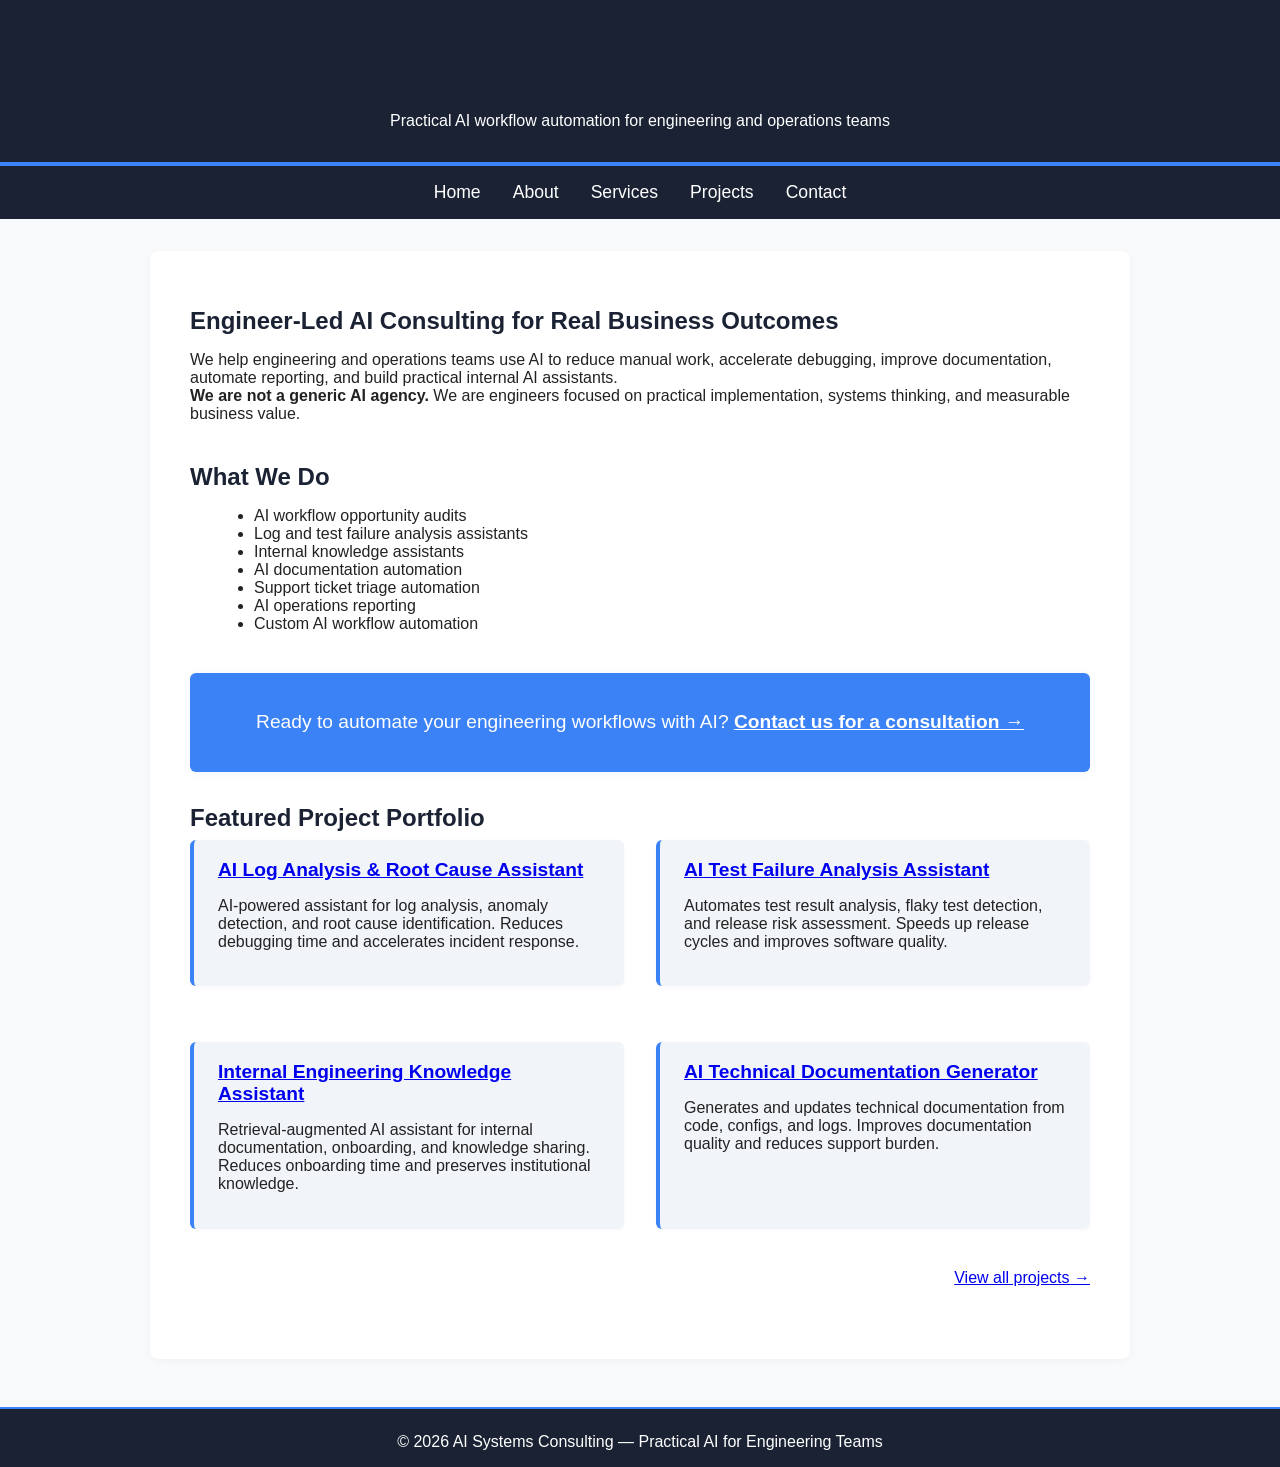
==== index.html @ 4ea0f73c "Initial website and project portfolio scaffolding" ====
<!DOCTYPE html>
<html lang="en">
<head>
  <meta charset="UTF-8">
  <meta name="viewport" content="width=device-width, initial-scale=1.0">
  <title>AI Systems Consulting | Practical AI Automation for Engineering Teams</title>
  <link rel="stylesheet" href="assets/css/styles.css">
</head>
<body>
  <header>
    <h1>AI Systems Consulting</h1>
    <p>Practical AI workflow automation for engineering and operations teams</p>
  </header>
  <nav>
    <a href="index.html">Home</a>
    <a href="about.html">About</a>
    <a href="services.html">Services</a>
    <a href="projects.html">Projects</a>
    <a href="contact.html">Contact</a>
  </nav>
  <main>
    <section>
      <h2>Engineer-Led AI Consulting for Real Business Outcomes</h2>
      <p>
        We help engineering and operations teams use AI to reduce manual work, accelerate debugging, improve documentation, automate reporting, and build practical internal AI assistants. <br>
        <strong>We are not a generic AI agency.</strong> We are engineers focused on practical implementation, systems thinking, and measurable business value.
      </p>
    </section>
    <section>
      <h2>What We Do</h2>
      <ul>
        <li>AI workflow opportunity audits</li>
        <li>Log and test failure analysis assistants</li>
        <li>Internal knowledge assistants</li>
        <li>AI documentation automation</li>
        <li>Support ticket triage automation</li>
        <li>AI operations reporting</li>
        <li>Custom AI workflow automation</li>
      </ul>
    </section>
    <section class="cta">
      <p>Ready to automate your engineering workflows with AI? <a href="contact.html">Contact us for a consultation &rarr;</a></p>
    </section>
    <section>
      <h2>Featured Project Portfolio</h2>
      <div class="project-list">
        <div class="project-card">
          <h3><a href="projects/ai-log-analysis-root-cause-assistant.html">AI Log Analysis & Root Cause Assistant</a></h3>
          <p>AI-powered assistant for log analysis, anomaly detection, and root cause identification. Reduces debugging time and accelerates incident response.</p>
        </div>
        <div class="project-card">
          <h3><a href="projects/ai-test-failure-analysis-assistant.html">AI Test Failure Analysis Assistant</a></h3>
          <p>Automates test result analysis, flaky test detection, and release risk assessment. Speeds up release cycles and improves software quality.</p>
        </div>
        <div class="project-card">
          <h3><a href="projects/internal-engineering-knowledge-assistant.html">Internal Engineering Knowledge Assistant</a></h3>
          <p>Retrieval-augmented AI assistant for internal documentation, onboarding, and knowledge sharing. Reduces onboarding time and preserves institutional knowledge.</p>
        </div>
        <div class="project-card">
          <h3><a href="projects/ai-technical-documentation-generator.html">AI Technical Documentation Generator</a></h3>
          <p>Generates and updates technical documentation from code, configs, and logs. Improves documentation quality and reduces support burden.</p>
        </div>
      </div>
      <p style="text-align:right; margin-top:1rem;"><a href="projects.html">View all projects &rarr;</a></p>
    </section>
  </main>
  <footer>
    &copy; 2026 AI Systems Consulting &mdash; Practical AI for Engineering Teams
  </footer>
  <script src="assets/js/main.js"></script>
</body>
</html>
---- assets/css/styles.css ----
/* AI Systems Consulting - Main Stylesheet */

body {
  font-family: 'Segoe UI', 'Roboto', Arial, sans-serif;
  background: #f8fafc;
  color: #222;
  margin: 0;
  padding: 0;
}

header, nav, footer {
  background: #1a2233;
  color: #fff;
}

header {
  padding: 2rem 0 1rem 0;
  text-align: center;
  border-bottom: 4px solid #3b82f6;
}

nav {
  display: flex;
  justify-content: center;
  gap: 2rem;
  padding: 1rem 0;
  font-size: 1.1rem;
}

nav a {
  color: #fff;
  text-decoration: none;
  font-weight: 500;
  transition: color 0.2s;
}

nav a:hover {
  color: #3b82f6;
}

main {
  max-width: 900px;
  margin: 2rem auto;
  background: #fff;
  border-radius: 8px;
  box-shadow: 0 2px 8px rgba(0,0,0,0.04);
  padding: 2rem 2.5rem;
}

h1, h2, h3 {
  color: #1a2233;
  margin-top: 1.5rem;
}

h1 {
  font-size: 2.2rem;
  margin-bottom: 0.5rem;
}

h2 {
  font-size: 1.5rem;
  margin-bottom: 0.5rem;
}

h3 {
  font-size: 1.2rem;
  margin-bottom: 0.5rem;
}

section {
  margin-bottom: 2.5rem;
}

ul, ol {
  margin-left: 1.5rem;
}

.cta {
  background: #3b82f6;
  color: #fff;
  padding: 1.2rem 2rem;
  border-radius: 6px;
  text-align: center;
  font-size: 1.2rem;
  margin: 2rem 0;
  font-weight: 500;
  box-shadow: 0 2px 8px rgba(59,130,246,0.08);
}

.cta a {
  color: #fff;
  text-decoration: underline;
  font-weight: 600;
}

footer {
  text-align: center;
  padding: 1.5rem 0 1rem 0;
  font-size: 1rem;
  border-top: 2px solid #3b82f6;
  margin-top: 3rem;
}

.project-list {
  display: flex;
  flex-wrap: wrap;
  gap: 2rem;
  justify-content: flex-start;
}

.project-card {
  background: #f1f5f9;
  border-radius: 6px;
  box-shadow: 0 1px 4px rgba(0,0,0,0.03);
  padding: 1.2rem 1.5rem;
  flex: 1 1 350px;
  min-width: 320px;
  max-width: 420px;
  margin-bottom: 1.5rem;
  border-left: 4px solid #3b82f6;
}

.project-card h3 {
  margin-top: 0;
  color: #2563eb;
}

@media (max-width: 600px) {
  main {
    padding: 1rem 0.5rem;
  }
  .project-list {
    flex-direction: column;
    gap: 1rem;
  }
  .project-card {
    min-width: unset;
    max-width: unset;
  }
}
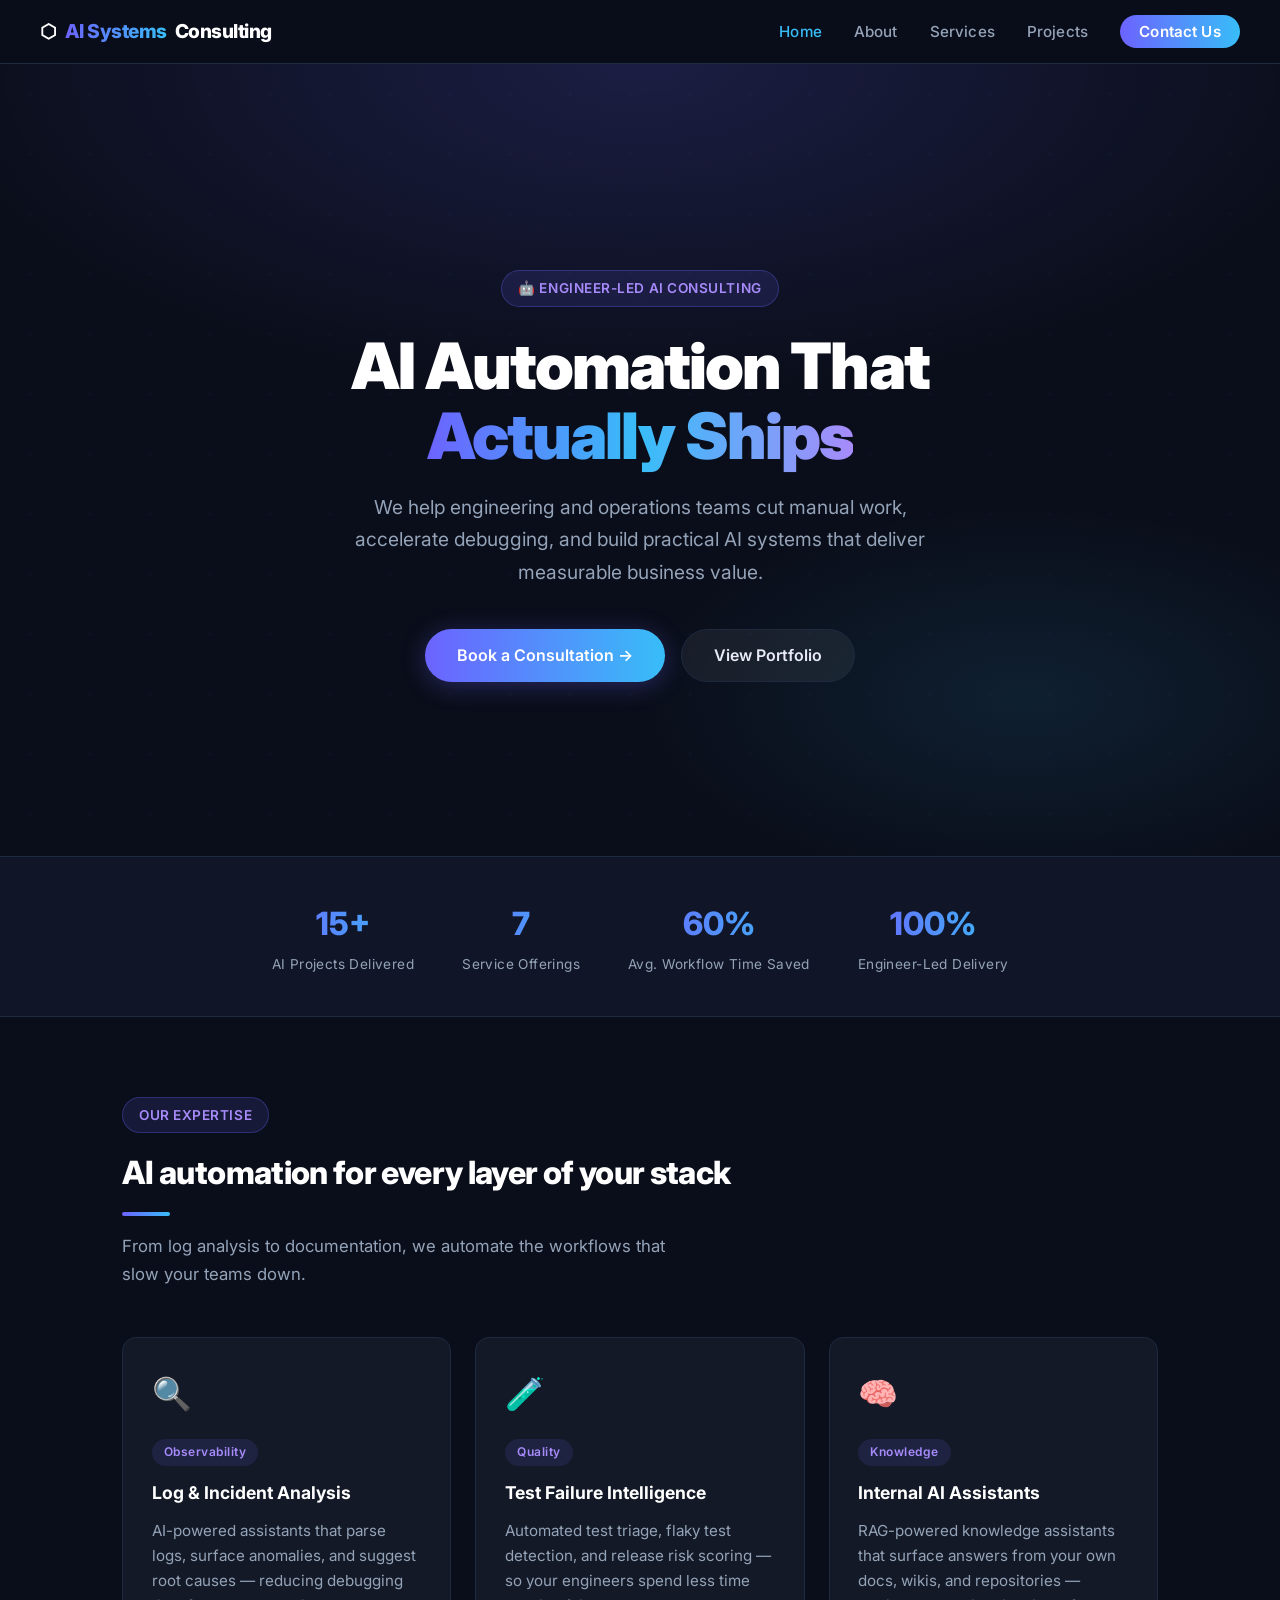
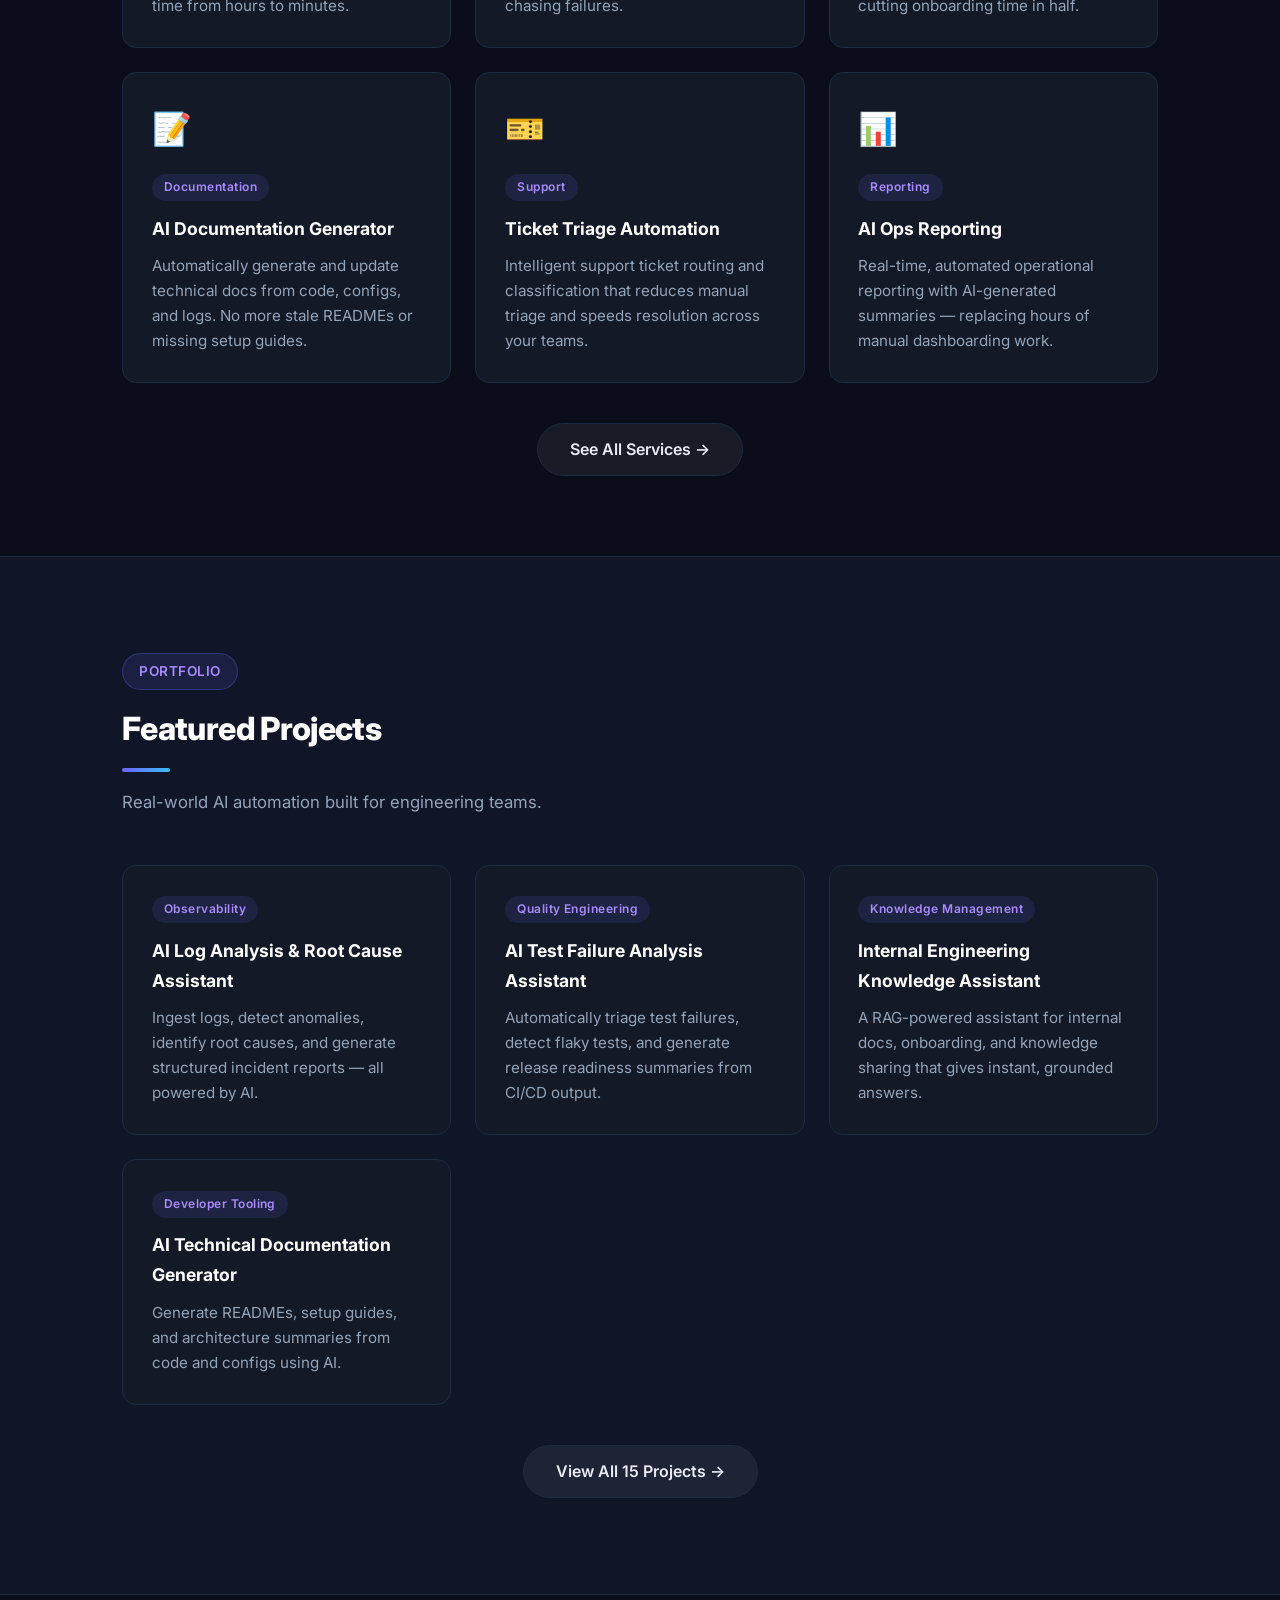
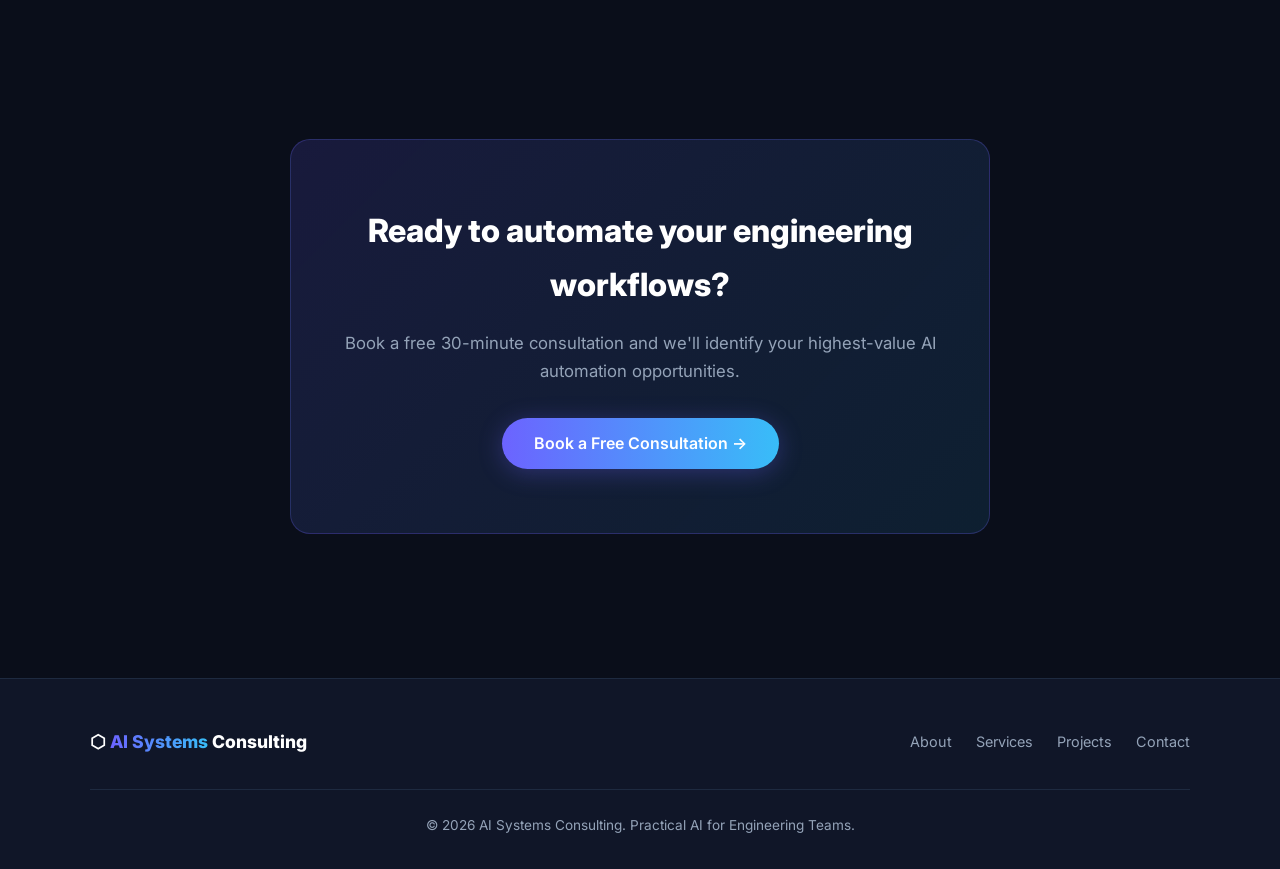
==== commit 83cdb241: "Complete website redesign: dark theme, modern layout, hero sections, card grid, scroll animations" ====
--- a/index.html
+++ b/index.html
@@ -4,69 +4,170 @@
   <meta charset="UTF-8">
   <meta name="viewport" content="width=device-width, initial-scale=1.0">
   <title>AI Systems Consulting | Practical AI Automation for Engineering Teams</title>
+  <link rel="preconnect" href="https://fonts.googleapis.com">
+  <link rel="preconnect" href="https://fonts.gstatic.com" crossorigin>
+  <link href="https://fonts.googleapis.com/css2?family=Inter:wght@400;500;600;700;800;900&display=swap" rel="stylesheet">
   <link rel="stylesheet" href="assets/css/styles.css">
 </head>
 <body>
-  <header>
-    <h1>AI Systems Consulting</h1>
-    <p>Practical AI workflow automation for engineering and operations teams</p>
-  </header>
-  <nav>
-    <a href="index.html">Home</a>
-    <a href="about.html">About</a>
-    <a href="services.html">Services</a>
-    <a href="projects.html">Projects</a>
-    <a href="contact.html">Contact</a>
+
+  <!-- NAVBAR -->
+  <nav class="navbar">
+    <a class="navbar-brand" href="index.html">⬡ <span>AI Systems</span> Consulting</a>
+    <ul class="navbar-links">
+      <li><a href="index.html" class="active">Home</a></li>
+      <li><a href="about.html">About</a></li>
+      <li><a href="services.html">Services</a></li>
+      <li><a href="projects.html">Projects</a></li>
+      <li><a href="contact.html" class="navbar-cta">Contact Us</a></li>
+    </ul>
   </nav>
-  <main>
-    <section>
-      <h2>Engineer-Led AI Consulting for Real Business Outcomes</h2>
-      <p>
-        We help engineering and operations teams use AI to reduce manual work, accelerate debugging, improve documentation, automate reporting, and build practical internal AI assistants. <br>
-        <strong>We are not a generic AI agency.</strong> We are engineers focused on practical implementation, systems thinking, and measurable business value.
-      </p>
-    </section>
-    <section>
-      <h2>What We Do</h2>
-      <ul>
-        <li>AI workflow opportunity audits</li>
-        <li>Log and test failure analysis assistants</li>
-        <li>Internal knowledge assistants</li>
-        <li>AI documentation automation</li>
-        <li>Support ticket triage automation</li>
-        <li>AI operations reporting</li>
-        <li>Custom AI workflow automation</li>
-      </ul>
-    </section>
-    <section class="cta">
-      <p>Ready to automate your engineering workflows with AI? <a href="contact.html">Contact us for a consultation &rarr;</a></p>
-    </section>
-    <section>
-      <h2>Featured Project Portfolio</h2>
-      <div class="project-list">
-        <div class="project-card">
+
+  <!-- HERO -->
+  <section class="hero">
+    <div class="hero-badge">🤖 Engineer-Led AI Consulting</div>
+    <h1>
+      AI Automation That<br>
+      <span class="gradient-text">Actually Ships</span>
+    </h1>
+    <p>We help engineering and operations teams cut manual work, accelerate debugging, and build practical AI systems that deliver measurable business value.</p>
+    <div class="hero-actions">
+      <a href="contact.html" class="btn btn-primary">Book a Consultation →</a>
+      <a href="projects.html" class="btn btn-secondary">View Portfolio</a>
+    </div>
+  </section>
+
+  <!-- STATS BAR -->
+  <div class="stats-bar">
+    <div class="stat">
+      <div class="stat-number">15+</div>
+      <div class="stat-label">AI Projects Delivered</div>
+    </div>
+    <div class="stat">
+      <div class="stat-number">7</div>
+      <div class="stat-label">Service Offerings</div>
+    </div>
+    <div class="stat">
+      <div class="stat-number">60%</div>
+      <div class="stat-label">Avg. Workflow Time Saved</div>
+    </div>
+    <div class="stat">
+      <div class="stat-number">100%</div>
+      <div class="stat-label">Engineer-Led Delivery</div>
+    </div>
+  </div>
+
+  <!-- WHAT WE DO -->
+  <div class="section">
+    <div class="section-header">
+      <div class="hero-badge" style="margin-bottom:0.8rem;">Our Expertise</div>
+      <h2 class="section-title">AI automation for every layer of your stack</h2>
+      <div class="accent-line"></div>
+      <p class="section-subtitle">From log analysis to documentation, we automate the workflows that slow your teams down.</p>
+    </div>
+    <div class="cards-grid">
+      <div class="card">
+        <div class="card-icon">🔍</div>
+        <div class="card-tag">Observability</div>
+        <h3>Log & Incident Analysis</h3>
+        <p>AI-powered assistants that parse logs, surface anomalies, and suggest root causes — reducing debugging time from hours to minutes.</p>
+      </div>
+      <div class="card">
+        <div class="card-icon">🧪</div>
+        <div class="card-tag">Quality</div>
+        <h3>Test Failure Intelligence</h3>
+        <p>Automated test triage, flaky test detection, and release risk scoring — so your engineers spend less time chasing failures.</p>
+      </div>
+      <div class="card">
+        <div class="card-icon">🧠</div>
+        <div class="card-tag">Knowledge</div>
+        <h3>Internal AI Assistants</h3>
+        <p>RAG-powered knowledge assistants that surface answers from your own docs, wikis, and repositories — cutting onboarding time in half.</p>
+      </div>
+      <div class="card">
+        <div class="card-icon">📝</div>
+        <div class="card-tag">Documentation</div>
+        <h3>AI Documentation Generator</h3>
+        <p>Automatically generate and update technical docs from code, configs, and logs. No more stale READMEs or missing setup guides.</p>
+      </div>
+      <div class="card">
+        <div class="card-icon">🎫</div>
+        <div class="card-tag">Support</div>
+        <h3>Ticket Triage Automation</h3>
+        <p>Intelligent support ticket routing and classification that reduces manual triage and speeds resolution across your teams.</p>
+      </div>
+      <div class="card">
+        <div class="card-icon">📊</div>
+        <div class="card-tag">Reporting</div>
+        <h3>AI Ops Reporting</h3>
+        <p>Real-time, automated operational reporting with AI-generated summaries — replacing hours of manual dashboarding work.</p>
+      </div>
+    </div>
+    <div style="text-align:center; margin-top:2.5rem;">
+      <a href="services.html" class="btn btn-secondary">See All Services →</a>
+    </div>
+  </div>
+
+  <!-- FEATURED PROJECTS -->
+  <div style="background: var(--bg2); border-top: 1px solid var(--border); border-bottom: 1px solid var(--border); padding: 1rem 0;">
+    <div class="section">
+      <div class="section-header">
+        <div class="hero-badge" style="margin-bottom:0.8rem;">Portfolio</div>
+        <h2 class="section-title">Featured Projects</h2>
+        <div class="accent-line"></div>
+        <p class="section-subtitle">Real-world AI automation built for engineering teams.</p>
+      </div>
+      <div class="cards-grid">
+        <div class="card">
+          <div class="card-tag">Observability</div>
           <h3><a href="projects/ai-log-analysis-root-cause-assistant.html">AI Log Analysis & Root Cause Assistant</a></h3>
-          <p>AI-powered assistant for log analysis, anomaly detection, and root cause identification. Reduces debugging time and accelerates incident response.</p>
+          <p>Ingest logs, detect anomalies, identify root causes, and generate structured incident reports — all powered by AI.</p>
         </div>
-        <div class="project-card">
+        <div class="card">
+          <div class="card-tag">Quality Engineering</div>
           <h3><a href="projects/ai-test-failure-analysis-assistant.html">AI Test Failure Analysis Assistant</a></h3>
-          <p>Automates test result analysis, flaky test detection, and release risk assessment. Speeds up release cycles and improves software quality.</p>
+          <p>Automatically triage test failures, detect flaky tests, and generate release readiness summaries from CI/CD output.</p>
         </div>
-        <div class="project-card">
+        <div class="card">
+          <div class="card-tag">Knowledge Management</div>
           <h3><a href="projects/internal-engineering-knowledge-assistant.html">Internal Engineering Knowledge Assistant</a></h3>
-          <p>Retrieval-augmented AI assistant for internal documentation, onboarding, and knowledge sharing. Reduces onboarding time and preserves institutional knowledge.</p>
+          <p>A RAG-powered assistant for internal docs, onboarding, and knowledge sharing that gives instant, grounded answers.</p>
         </div>
-        <div class="project-card">
+        <div class="card">
+          <div class="card-tag">Developer Tooling</div>
           <h3><a href="projects/ai-technical-documentation-generator.html">AI Technical Documentation Generator</a></h3>
-          <p>Generates and updates technical documentation from code, configs, and logs. Improves documentation quality and reduces support burden.</p>
+          <p>Generate READMEs, setup guides, and architecture summaries from code and configs using AI.</p>
         </div>
       </div>
-      <p style="text-align:right; margin-top:1rem;"><a href="projects.html">View all projects &rarr;</a></p>
-    </section>
-  </main>
+      <div style="text-align:center; margin-top:2.5rem;">
+        <a href="projects.html" class="btn btn-secondary">View All 15 Projects →</a>
+      </div>
+    </div>
+  </div>
+
+  <!-- CTA -->
+  <div class="section">
+    <div class="cta-section">
+      <h2>Ready to automate your engineering workflows?</h2>
+      <p>Book a free 30-minute consultation and we'll identify your highest-value AI automation opportunities.</p>
+      <a href="contact.html" class="btn btn-primary">Book a Free Consultation →</a>
+    </div>
+  </div>
+
+  <!-- FOOTER -->
   <footer>
-    &copy; 2026 AI Systems Consulting &mdash; Practical AI for Engineering Teams
+    <div class="footer-inner">
+      <div class="footer-brand">⬡ <span>AI Systems</span> Consulting</div>
+      <div class="footer-links">
+        <a href="about.html">About</a>
+        <a href="services.html">Services</a>
+        <a href="projects.html">Projects</a>
+        <a href="contact.html">Contact</a>
+      </div>
+    </div>
+    <div class="footer-copy">&copy; 2026 AI Systems Consulting. Practical AI for Engineering Teams.</div>
   </footer>
+
   <script src="assets/js/main.js"></script>
 </body>
 </html>
--- a/assets/css/styles.css
+++ b/assets/css/styles.css
@@ -1,140 +1,582 @@
-/* AI Systems Consulting - Main Stylesheet */
+/* ===================================================
+   AI Systems Consulting — Complete Redesign 2026
+   =================================================== */
+
+:root {
+  --bg: #0a0e1a;
+  --bg2: #101628;
+  --bg3: #151c30;
+  --card: #131926;
+  --accent: #6c63ff;
+  --accent2: #38bdf8;
+  --accent3: #a78bfa;
+  --text: #e8eaf6;
+  --text2: #94a3b8;
+  --border: #1e2a40;
+  --white: #fff;
+  --radius: 14px;
+  --shadow: 0 4px 32px rgba(108,99,255,0.10);
+  --transition: 0.22s cubic-bezier(.4,0,.2,1);
+}
+
+*, *::before, *::after { box-sizing: border-box; margin: 0; padding: 0; }
+
+html { scroll-behavior: smooth; }
 
 body {
-  font-family: 'Segoe UI', 'Roboto', Arial, sans-serif;
-  background: #f8fafc;
-  color: #222;
-  margin: 0;
-  padding: 0;
-}
-
-header, nav, footer {
-  background: #1a2233;
-  color: #fff;
-}
-
-header {
-  padding: 2rem 0 1rem 0;
-  text-align: center;
-  border-bottom: 4px solid #3b82f6;
-}
-
-nav {
-  display: flex;
+  font-family: 'Inter', 'Segoe UI', Arial, sans-serif;
+  background: var(--bg);
+  color: var(--text);
+  min-height: 100vh;
+  line-height: 1.7;
+}
+
+/* ---- NAVBAR ---- */
+.navbar {
+  position: sticky;
+  top: 0;
+  z-index: 100;
+  background: rgba(10,14,26,0.95);
+  backdrop-filter: blur(12px);
+  border-bottom: 1px solid var(--border);
+  display: flex;
+  align-items: center;
+  justify-content: space-between;
+  padding: 0 2.5rem;
+  height: 64px;
+}
+.navbar-brand {
+  font-size: 1.2rem;
+  font-weight: 800;
+  letter-spacing: -0.5px;
+  color: var(--white);
+  text-decoration: none;
+  display: flex;
+  align-items: center;
+  gap: 0.5rem;
+}
+.navbar-brand span {
+  background: linear-gradient(90deg, var(--accent), var(--accent2));
+  -webkit-background-clip: text;
+  -webkit-text-fill-color: transparent;
+  background-clip: text;
+}
+.navbar-links {
+  display: flex;
+  gap: 2rem;
+  list-style: none;
+}
+.navbar-links a {
+  color: var(--text2);
+  text-decoration: none;
+  font-size: 0.95rem;
+  font-weight: 500;
+  transition: color var(--transition);
+  letter-spacing: 0.01em;
+}
+.navbar-links a:hover, .navbar-links a.active {
+  color: var(--accent2);
+}
+.navbar-cta {
+  background: linear-gradient(90deg, var(--accent), var(--accent2));
+  color: var(--white) !important;
+  padding: 0.45rem 1.2rem;
+  border-radius: 99px;
+  font-weight: 600 !important;
+  transition: opacity var(--transition) !important;
+}
+.navbar-cta:hover { opacity: 0.85; }
+
+/* ---- HERO ---- */
+.hero {
+  min-height: 88vh;
+  display: flex;
+  flex-direction: column;
+  align-items: center;
   justify-content: center;
-  gap: 2rem;
+  text-align: center;
+  padding: 6rem 2rem 4rem;
+  background: radial-gradient(ellipse 80% 60% at 50% 0%, rgba(108,99,255,0.18) 0%, transparent 70%),
+              radial-gradient(ellipse 50% 40% at 80% 80%, rgba(56,189,248,0.10) 0%, transparent 60%),
+              var(--bg);
+  position: relative;
+  overflow: hidden;
+}
+.hero::before {
+  content: '';
+  position: absolute;
+  inset: 0;
+  background: url("data:image/svg+xml,%3Csvg width='60' height='60' viewBox='0 0 60 60' xmlns='http://www.w3.org/2000/svg'%3E%3Cg fill='none' fill-rule='evenodd'%3E%3Cg fill='%236c63ff' fill-opacity='0.04'%3E%3Ccircle cx='30' cy='30' r='1.5'/%3E%3C/g%3E%3C/g%3E%3C/svg%3E");
+  pointer-events: none;
+}
+.hero-badge {
+  display: inline-flex;
+  align-items: center;
+  gap: 0.5rem;
+  background: rgba(108,99,255,0.13);
+  border: 1px solid rgba(108,99,255,0.3);
+  color: var(--accent3);
+  border-radius: 99px;
+  padding: 0.35rem 1rem;
+  font-size: 0.85rem;
+  font-weight: 600;
+  margin-bottom: 1.5rem;
+  letter-spacing: 0.04em;
+  text-transform: uppercase;
+}
+.hero h1 {
+  font-size: clamp(2.2rem, 6vw, 4rem);
+  font-weight: 900;
+  line-height: 1.1;
+  letter-spacing: -0.03em;
+  margin-bottom: 1.2rem;
+  color: var(--white);
+}
+.hero h1 .gradient-text {
+  background: linear-gradient(90deg, var(--accent), var(--accent2), var(--accent3));
+  -webkit-background-clip: text;
+  -webkit-text-fill-color: transparent;
+  background-clip: text;
+}
+.hero p {
+  font-size: 1.2rem;
+  color: var(--text2);
+  max-width: 620px;
+  margin: 0 auto 2.5rem;
+}
+.hero-actions {
+  display: flex;
+  gap: 1rem;
+  flex-wrap: wrap;
+  justify-content: center;
+}
+.btn {
+  display: inline-flex;
+  align-items: center;
+  gap: 0.4rem;
+  padding: 0.75rem 2rem;
+  border-radius: 99px;
+  font-size: 1rem;
+  font-weight: 600;
+  text-decoration: none;
+  transition: all var(--transition);
+  cursor: pointer;
+  border: none;
+}
+.btn-primary {
+  background: linear-gradient(90deg, var(--accent), var(--accent2));
+  color: var(--white);
+  box-shadow: 0 4px 24px rgba(108,99,255,0.3);
+}
+.btn-primary:hover { opacity: 0.88; transform: translateY(-1px); box-shadow: 0 8px 32px rgba(108,99,255,0.4); }
+.btn-secondary {
+  background: rgba(255,255,255,0.06);
+  color: var(--text);
+  border: 1px solid var(--border);
+}
+.btn-secondary:hover { background: rgba(255,255,255,0.10); transform: translateY(-1px); }
+
+/* ---- STATS BAR ---- */
+.stats-bar {
+  display: flex;
+  justify-content: center;
+  gap: 3rem;
+  padding: 2.5rem 2rem;
+  background: var(--bg2);
+  border-top: 1px solid var(--border);
+  border-bottom: 1px solid var(--border);
+  flex-wrap: wrap;
+}
+.stat {
+  text-align: center;
+}
+.stat-number {
+  font-size: 2rem;
+  font-weight: 800;
+  background: linear-gradient(90deg, var(--accent), var(--accent2));
+  -webkit-background-clip: text;
+  -webkit-text-fill-color: transparent;
+  background-clip: text;
+}
+.stat-label {
+  font-size: 0.85rem;
+  color: var(--text2);
+  margin-top: 0.1rem;
+  letter-spacing: 0.03em;
+}
+
+/* ---- SECTIONS ---- */
+.section {
+  padding: 5rem 2rem;
+  max-width: 1100px;
+  margin: 0 auto;
+}
+.section-title {
+  font-size: 2rem;
+  font-weight: 800;
+  letter-spacing: -0.02em;
+  color: var(--white);
+  margin-bottom: 0.5rem;
+}
+.section-subtitle {
+  color: var(--text2);
+  font-size: 1.05rem;
+  margin-bottom: 3rem;
+  max-width: 560px;
+}
+.section-header { margin-bottom: 3rem; }
+.accent-line {
+  width: 48px;
+  height: 4px;
+  background: linear-gradient(90deg, var(--accent), var(--accent2));
+  border-radius: 99px;
+  margin: 0.7rem 0 1rem;
+}
+
+/* ---- CARDS GRID ---- */
+.cards-grid {
+  display: grid;
+  grid-template-columns: repeat(auto-fill, minmax(300px, 1fr));
+  gap: 1.5rem;
+}
+.card {
+  background: var(--card);
+  border: 1px solid var(--border);
+  border-radius: var(--radius);
+  padding: 1.8rem;
+  transition: border-color var(--transition), transform var(--transition), box-shadow var(--transition);
+  position: relative;
+  overflow: hidden;
+}
+.card::before {
+  content: '';
+  position: absolute;
+  top: 0; left: 0; right: 0;
+  height: 3px;
+  background: linear-gradient(90deg, var(--accent), var(--accent2));
+  opacity: 0;
+  transition: opacity var(--transition);
+}
+.card:hover {
+  border-color: rgba(108,99,255,0.4);
+  transform: translateY(-3px);
+  box-shadow: 0 12px 40px rgba(108,99,255,0.12);
+}
+.card:hover::before { opacity: 1; }
+.card-icon {
+  font-size: 2rem;
+  margin-bottom: 1rem;
+}
+.card h3 {
+  font-size: 1.1rem;
+  font-weight: 700;
+  color: var(--white);
+  margin-bottom: 0.6rem;
+}
+.card h3 a {
+  color: var(--white);
+  text-decoration: none;
+  transition: color var(--transition);
+}
+.card h3 a:hover { color: var(--accent2); }
+.card p {
+  color: var(--text2);
+  font-size: 0.95rem;
+  line-height: 1.65;
+}
+.card-tag {
+  display: inline-block;
+  background: rgba(108,99,255,0.13);
+  color: var(--accent3);
+  border-radius: 99px;
+  font-size: 0.75rem;
+  font-weight: 600;
+  padding: 0.2rem 0.75rem;
+  margin-bottom: 0.8rem;
+  letter-spacing: 0.04em;
+}
+
+/* ---- SERVICES ---- */
+.services-grid {
+  display: grid;
+  grid-template-columns: repeat(auto-fill, minmax(300px, 1fr));
+  gap: 1.5rem;
+}
+.service-card {
+  background: var(--card);
+  border: 1px solid var(--border);
+  border-radius: var(--radius);
+  padding: 2rem;
+  transition: all var(--transition);
+}
+.service-card:hover {
+  border-color: rgba(56,189,248,0.4);
+  transform: translateY(-2px);
+  box-shadow: 0 8px 32px rgba(56,189,248,0.08);
+}
+.service-icon {
+  width: 48px; height: 48px;
+  background: linear-gradient(135deg, var(--accent), var(--accent2));
+  border-radius: 12px;
+  display: flex;
+  align-items: center;
+  justify-content: center;
+  font-size: 1.4rem;
+  margin-bottom: 1.2rem;
+}
+.service-card h3 {
+  font-size: 1.1rem;
+  font-weight: 700;
+  color: var(--white);
+  margin-bottom: 0.6rem;
+}
+.service-meta {
+  margin-top: 1rem;
+  padding-top: 1rem;
+  border-top: 1px solid var(--border);
+  font-size: 0.85rem;
+}
+.service-meta strong { color: var(--accent2); }
+
+/* ---- CTA SECTION ---- */
+.cta-section {
+  background: linear-gradient(135deg, rgba(108,99,255,0.15) 0%, rgba(56,189,248,0.10) 100%);
+  border: 1px solid rgba(108,99,255,0.25);
+  border-radius: 20px;
+  padding: 4rem 3rem;
+  text-align: center;
+  margin: 4rem auto;
+  max-width: 700px;
+}
+.cta-section h2 {
+  font-size: 2rem;
+  font-weight: 800;
+  color: var(--white);
+  margin-bottom: 1rem;
+}
+.cta-section p {
+  color: var(--text2);
+  margin-bottom: 2rem;
+  font-size: 1.05rem;
+}
+
+/* ---- ABOUT PAGE ---- */
+.about-grid {
+  display: grid;
+  grid-template-columns: 1fr 1fr;
+  gap: 4rem;
+  align-items: start;
+}
+.about-values {
+  display: grid;
+  gap: 1.2rem;
+  margin-top: 1.5rem;
+}
+.value-item {
+  display: flex;
+  gap: 1rem;
+  align-items: flex-start;
+}
+.value-dot {
+  width: 10px; height: 10px;
+  background: linear-gradient(135deg, var(--accent), var(--accent2));
+  border-radius: 50%;
+  margin-top: 0.4rem;
+  flex-shrink: 0;
+}
+
+/* ---- ALL PROJECTS PAGE ---- */
+.projects-list {
+  display: grid;
+  gap: 1rem;
+}
+.project-list-item {
+  background: var(--card);
+  border: 1px solid var(--border);
+  border-radius: var(--radius);
+  padding: 1.2rem 1.8rem;
+  display: flex;
+  align-items: center;
+  gap: 1.2rem;
+  text-decoration: none;
+  transition: all var(--transition);
+}
+.project-list-item:hover {
+  border-color: rgba(108,99,255,0.4);
+  transform: translateX(4px);
+  box-shadow: 0 4px 24px rgba(108,99,255,0.10);
+}
+.project-num {
+  font-size: 0.8rem;
+  font-weight: 700;
+  color: var(--accent3);
+  background: rgba(108,99,255,0.12);
+  border-radius: 8px;
+  padding: 0.25rem 0.6rem;
+  min-width: 36px;
+  text-align: center;
+}
+.project-list-item h3 {
+  font-size: 1rem;
+  font-weight: 600;
+  color: var(--white);
+  margin-bottom: 0.15rem;
+}
+.project-list-item p {
+  color: var(--text2);
+  font-size: 0.88rem;
+}
+.arrow-icon {
+  margin-left: auto;
+  color: var(--text2);
+  font-size: 1.2rem;
+  transition: transform var(--transition), color var(--transition);
+}
+.project-list-item:hover .arrow-icon {
+  transform: translateX(4px);
+  color: var(--accent2);
+}
+
+/* ---- CONTACT FORM ---- */
+.contact-grid {
+  display: grid;
+  grid-template-columns: 1fr 1.5fr;
+  gap: 4rem;
+  align-items: start;
+}
+.contact-info h3 { color: var(--white); font-size: 1.1rem; margin-bottom: 0.5rem; }
+.contact-item {
+  display: flex;
+  align-items: center;
+  gap: 0.8rem;
   padding: 1rem 0;
+  border-bottom: 1px solid var(--border);
+  color: var(--text2);
+  font-size: 0.95rem;
+}
+.contact-icon {
+  font-size: 1.2rem;
+  width: 36px;
+  text-align: center;
+}
+.contact-form .form-group {
+  margin-bottom: 1.2rem;
+}
+.contact-form label {
+  display: block;
+  font-size: 0.88rem;
+  color: var(--text2);
+  font-weight: 600;
+  margin-bottom: 0.4rem;
+  letter-spacing: 0.03em;
+}
+.contact-form input,
+.contact-form textarea,
+.contact-form select {
+  width: 100%;
+  background: var(--bg2);
+  border: 1px solid var(--border);
+  border-radius: 10px;
+  color: var(--text);
+  padding: 0.75rem 1rem;
+  font-size: 0.98rem;
+  font-family: inherit;
+  transition: border-color var(--transition);
+  outline: none;
+}
+.contact-form input:focus,
+.contact-form textarea:focus {
+  border-color: var(--accent);
+  box-shadow: 0 0 0 3px rgba(108,99,255,0.12);
+}
+.contact-form textarea { min-height: 130px; resize: vertical; }
+.form-submit {
+  width: 100%;
+  font-size: 1rem;
+}
+
+/* ---- FOOTER ---- */
+footer {
+  background: var(--bg2);
+  border-top: 1px solid var(--border);
+  padding: 3rem 2rem 2rem;
+  margin-top: 0;
+}
+.footer-inner {
+  max-width: 1100px;
+  margin: 0 auto;
+  display: flex;
+  justify-content: space-between;
+  align-items: center;
+  flex-wrap: wrap;
+  gap: 1rem;
+}
+.footer-brand {
   font-size: 1.1rem;
-}
-
-nav a {
-  color: #fff;
+  font-weight: 800;
+  color: var(--white);
+}
+.footer-brand span {
+  background: linear-gradient(90deg, var(--accent), var(--accent2));
+  -webkit-background-clip: text;
+  -webkit-text-fill-color: transparent;
+  background-clip: text;
+}
+.footer-links {
+  display: flex;
+  gap: 1.5rem;
+}
+.footer-links a {
+  color: var(--text2);
   text-decoration: none;
-  font-weight: 500;
-  transition: color 0.2s;
-}
-
-nav a:hover {
-  color: #3b82f6;
-}
-
-main {
-  max-width: 900px;
-  margin: 2rem auto;
-  background: #fff;
-  border-radius: 8px;
-  box-shadow: 0 2px 8px rgba(0,0,0,0.04);
-  padding: 2rem 2.5rem;
-}
-
-h1, h2, h3 {
-  color: #1a2233;
-  margin-top: 1.5rem;
-}
-
-h1 {
-  font-size: 2.2rem;
-  margin-bottom: 0.5rem;
-}
-
-h2 {
-  font-size: 1.5rem;
-  margin-bottom: 0.5rem;
-}
-
-h3 {
-  font-size: 1.2rem;
-  margin-bottom: 0.5rem;
-}
-
-section {
-  margin-bottom: 2.5rem;
-}
-
-ul, ol {
-  margin-left: 1.5rem;
-}
-
-.cta {
-  background: #3b82f6;
-  color: #fff;
-  padding: 1.2rem 2rem;
-  border-radius: 6px;
-  text-align: center;
-  font-size: 1.2rem;
-  margin: 2rem 0;
-  font-weight: 500;
-  box-shadow: 0 2px 8px rgba(59,130,246,0.08);
-}
-
-.cta a {
-  color: #fff;
-  text-decoration: underline;
-  font-weight: 600;
-}
-
-footer {
-  text-align: center;
-  padding: 1.5rem 0 1rem 0;
-  font-size: 1rem;
-  border-top: 2px solid #3b82f6;
-  margin-top: 3rem;
-}
-
-.project-list {
-  display: flex;
-  flex-wrap: wrap;
-  gap: 2rem;
-  justify-content: flex-start;
-}
-
-.project-card {
-  background: #f1f5f9;
-  border-radius: 6px;
-  box-shadow: 0 1px 4px rgba(0,0,0,0.03);
-  padding: 1.2rem 1.5rem;
-  flex: 1 1 350px;
-  min-width: 320px;
-  max-width: 420px;
-  margin-bottom: 1.5rem;
-  border-left: 4px solid #3b82f6;
-}
-
-.project-card h3 {
-  margin-top: 0;
-  color: #2563eb;
-}
-
-@media (max-width: 600px) {
-  main {
-    padding: 1rem 0.5rem;
-  }
-  .project-list {
-    flex-direction: column;
-    gap: 1rem;
-  }
-  .project-card {
-    min-width: unset;
-    max-width: unset;
-  }
-}
+  font-size: 0.9rem;
+  transition: color var(--transition);
+}
+.footer-links a:hover { color: var(--accent2); }
+.footer-copy {
+  color: var(--text2);
+  font-size: 0.85rem;
+  margin-top: 2rem;
+  text-align: center;
+  max-width: 1100px;
+  margin: 2rem auto 0;
+  padding-top: 1.5rem;
+  border-top: 1px solid var(--border);
+}
+
+/* ---- PAGE HERO (inner pages) ---- */
+.page-hero {
+  padding: 5rem 2rem 3rem;
+  text-align: center;
+  background: radial-gradient(ellipse 70% 50% at 50% 0%, rgba(108,99,255,0.13) 0%, transparent 70%), var(--bg);
+  border-bottom: 1px solid var(--border);
+}
+.page-hero h1 {
+  font-size: clamp(1.8rem, 4vw, 3rem);
+  font-weight: 900;
+  letter-spacing: -0.02em;
+  color: var(--white);
+  margin-bottom: 0.6rem;
+}
+.page-hero p {
+  color: var(--text2);
+  font-size: 1.1rem;
+  max-width: 520px;
+  margin: 0 auto;
+}
+
+/* ---- RESPONSIVE ---- */
+@media (max-width: 768px) {
+  .navbar { padding: 0 1.2rem; }
+  .navbar-links { gap: 1.2rem; }
+  .about-grid, .contact-grid { grid-template-columns: 1fr; gap: 2rem; }
+  .cards-grid, .services-grid { grid-template-columns: 1fr; }
+  .stats-bar { gap: 1.5rem; }
+  .section { padding: 3rem 1.2rem; }
+  .cta-section { padding: 2.5rem 1.5rem; }
+}
+@media (max-width: 500px) {
+  .hero h1 { font-size: 2rem; }
+  .hero-actions { flex-direction: column; align-items: stretch; }
+  .navbar-links { display: none; }
+}
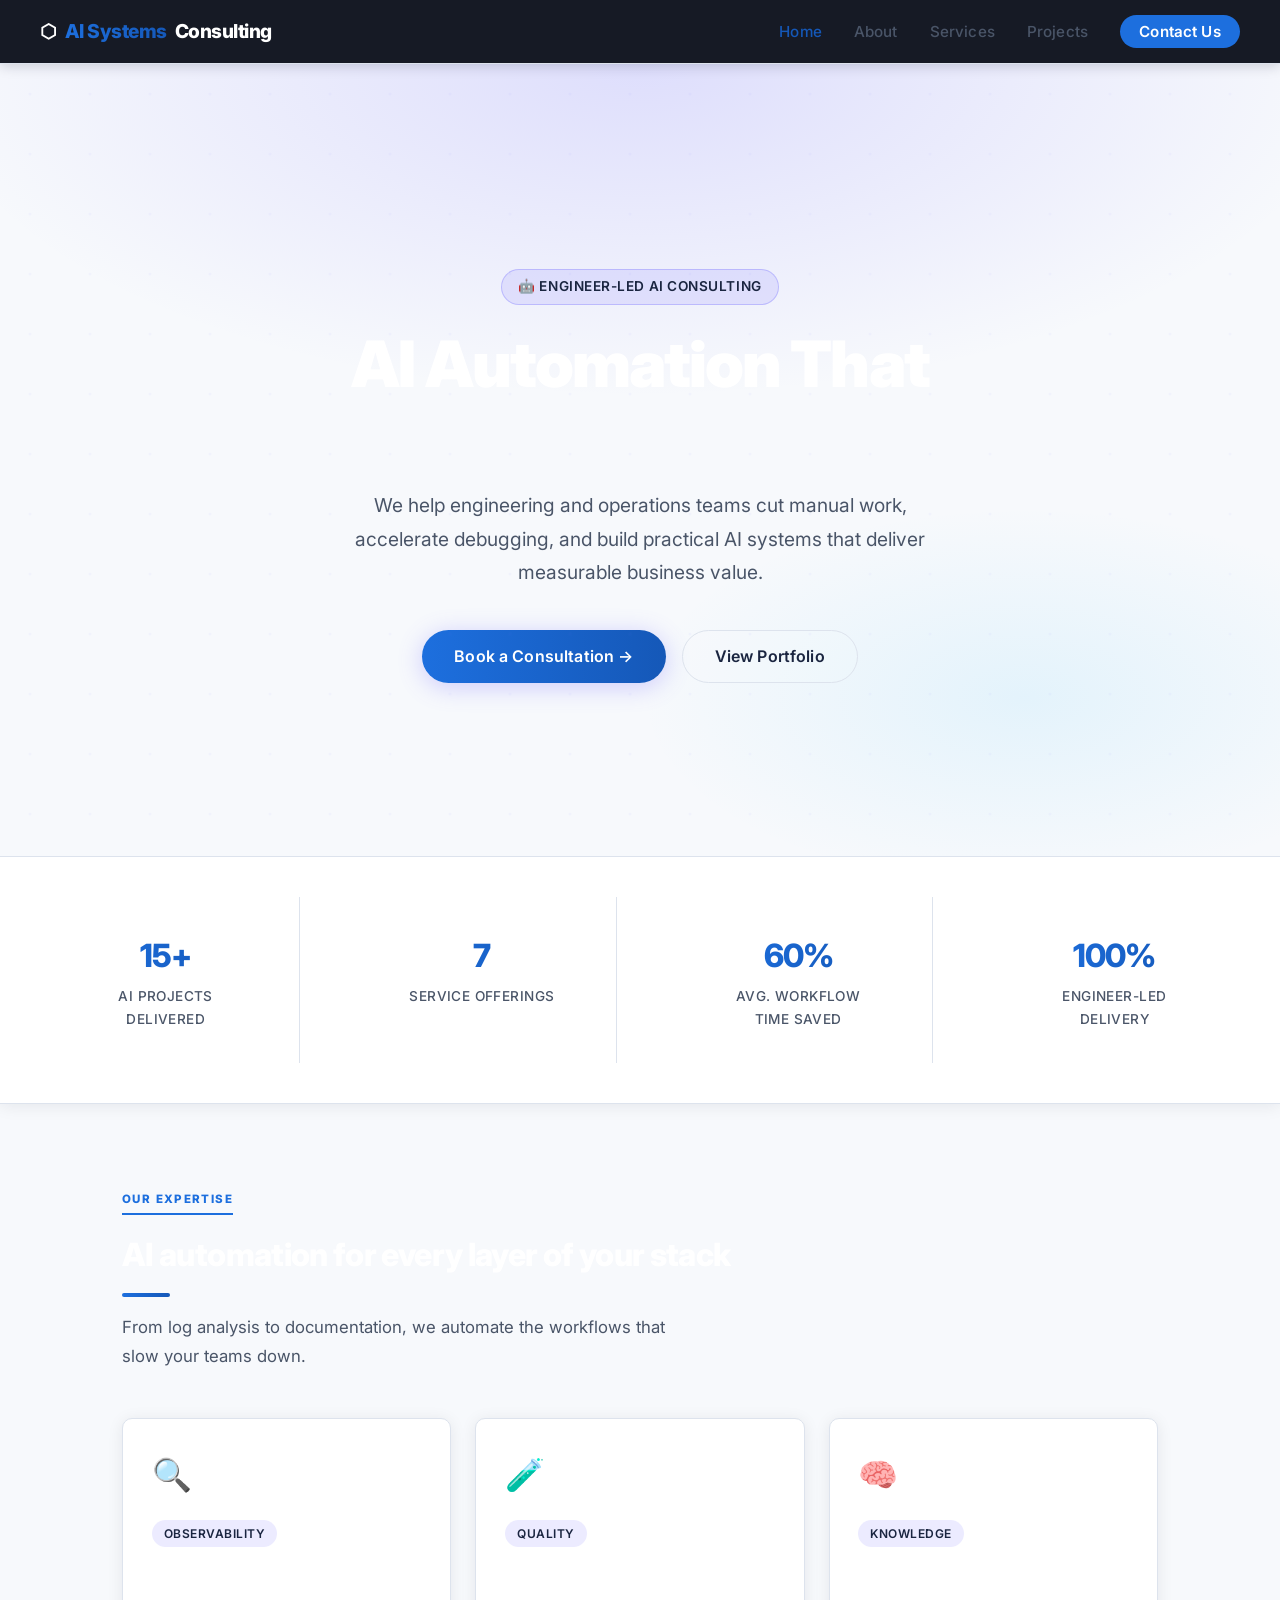
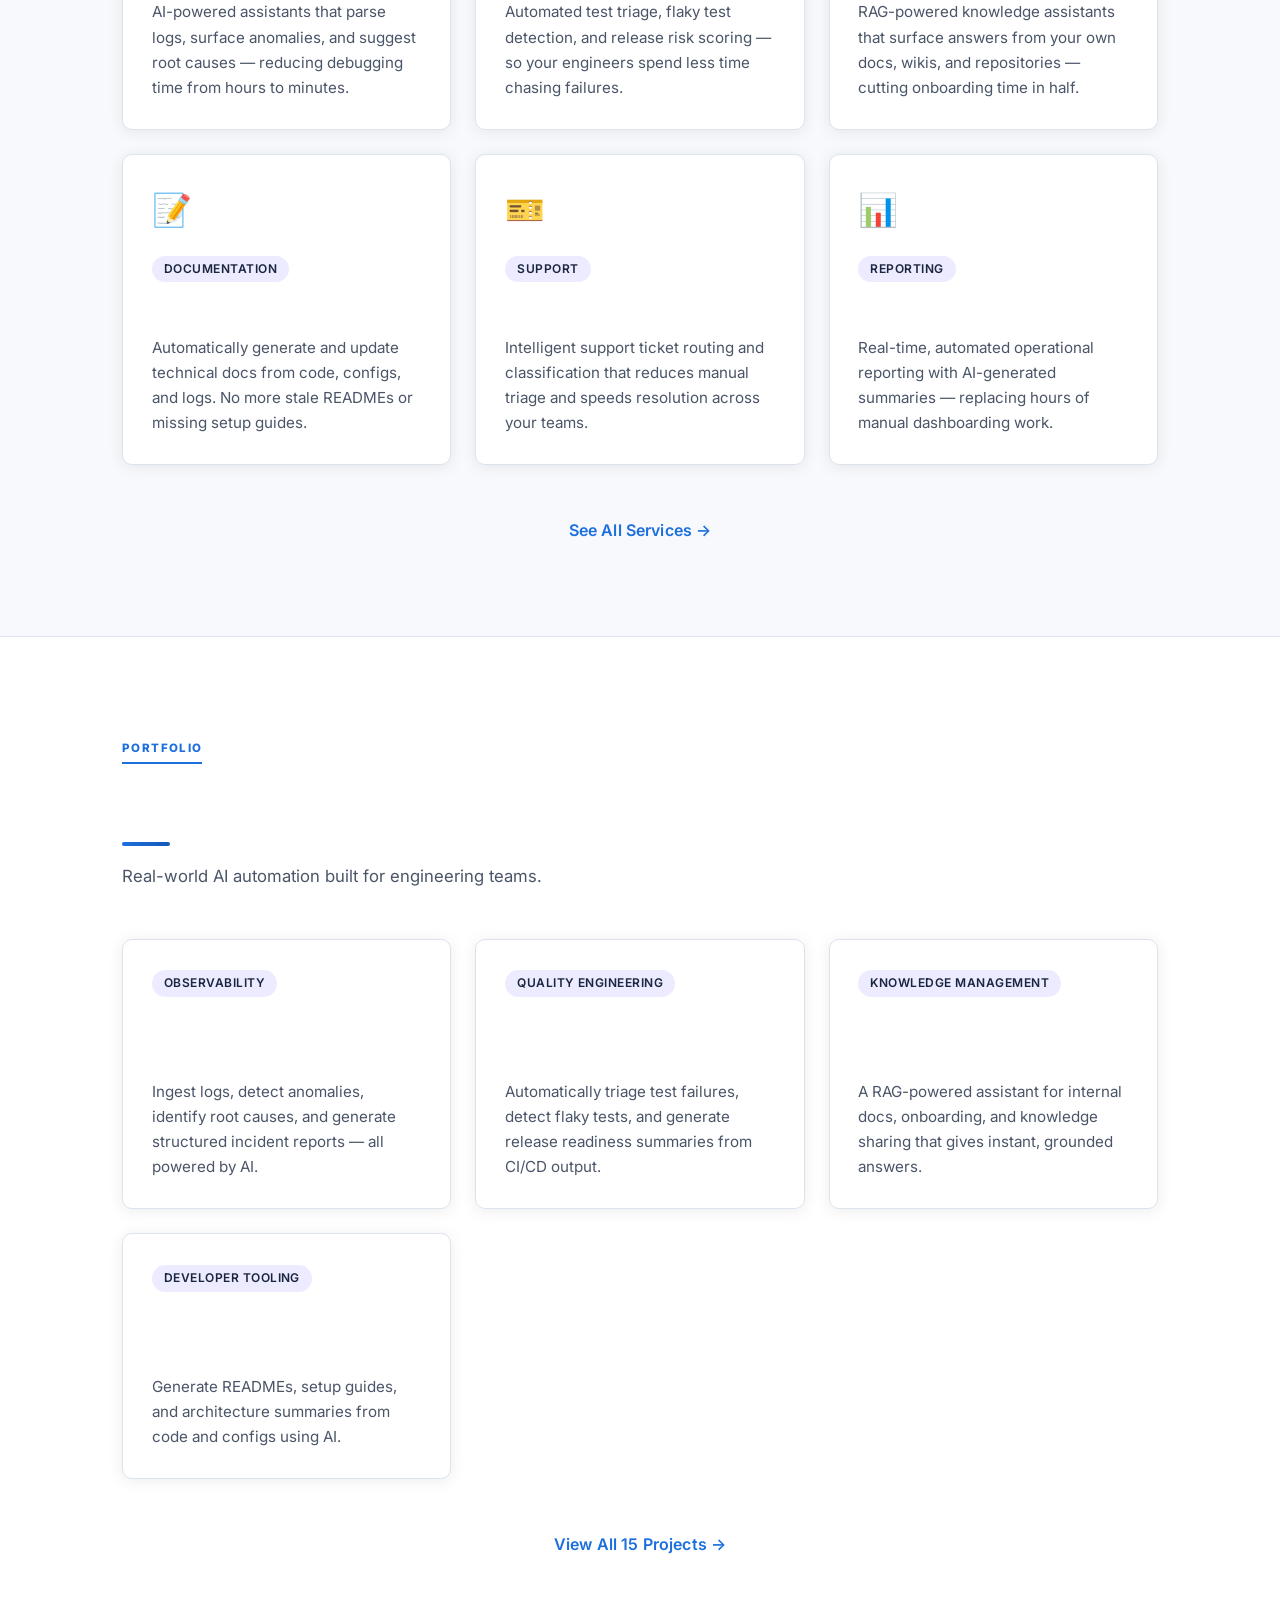
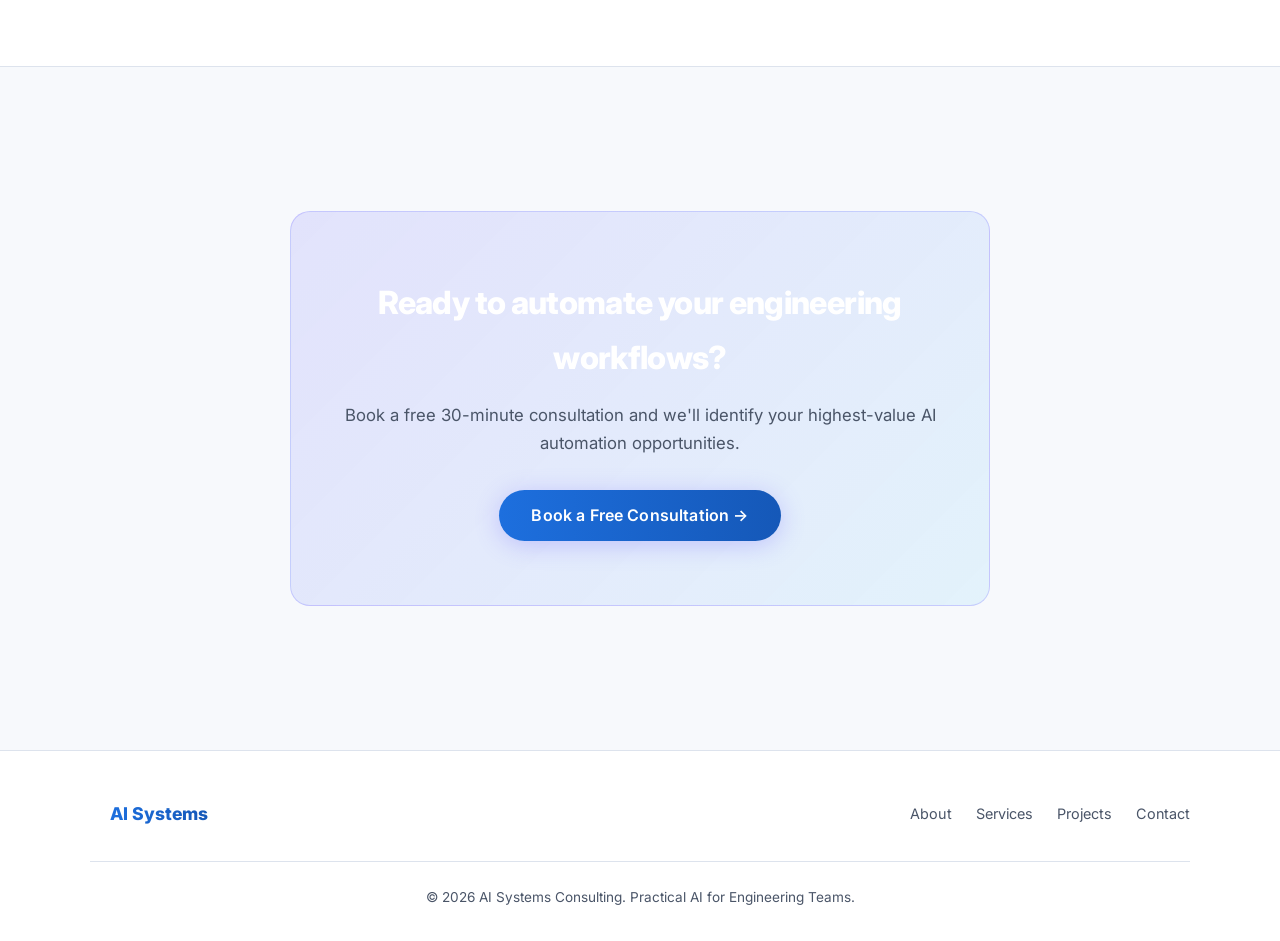
==== commit fb96952f: "Professional light theme: navy/white/blue palette, clean corporate design" ====
--- a/index.html
+++ b/index.html
@@ -60,7 +60,7 @@
   <!-- WHAT WE DO -->
   <div class="section">
     <div class="section-header">
-      <div class="hero-badge" style="margin-bottom:0.8rem;">Our Expertise</div>
+      <div class="section-eyebrow">Our Expertise</div>
       <h2 class="section-title">AI automation for every layer of your stack</h2>
       <div class="accent-line"></div>
       <p class="section-subtitle">From log analysis to documentation, we automate the workflows that slow your teams down.</p>
@@ -104,15 +104,15 @@
       </div>
     </div>
     <div style="text-align:center; margin-top:2.5rem;">
-      <a href="services.html" class="btn btn-secondary">See All Services →</a>
+      <a href="services.html" class="btn btn-outline">See All Services →</a>
     </div>
   </div>
 
   <!-- FEATURED PROJECTS -->
-  <div style="background: var(--bg2); border-top: 1px solid var(--border); border-bottom: 1px solid var(--border); padding: 1rem 0;">
+  <div style="background: var(--white); border-top: 1px solid var(--border); border-bottom: 1px solid var(--border); padding: 1rem 0;">
     <div class="section">
       <div class="section-header">
-        <div class="hero-badge" style="margin-bottom:0.8rem;">Portfolio</div>
+        <div class="section-eyebrow">Portfolio</div>
         <h2 class="section-title">Featured Projects</h2>
         <div class="accent-line"></div>
         <p class="section-subtitle">Real-world AI automation built for engineering teams.</p>
@@ -140,7 +140,7 @@
         </div>
       </div>
       <div style="text-align:center; margin-top:2.5rem;">
-        <a href="projects.html" class="btn btn-secondary">View All 15 Projects →</a>
+        <a href="projects.html" class="btn btn-outline">View All 15 Projects →</a>
       </div>
     </div>
   </div>
--- a/assets/css/styles.css
+++ b/assets/css/styles.css
@@ -1,22 +1,28 @@
 /* ===================================================
-   AI Systems Consulting — Complete Redesign 2026
+   AI Systems Consulting — Business Professional Theme
    =================================================== */
 
 :root {
-  --bg: #0a0e1a;
-  --bg2: #101628;
-  --bg3: #151c30;
-  --card: #131926;
-  --accent: #6c63ff;
-  --accent2: #38bdf8;
-  --accent3: #a78bfa;
-  --text: #e8eaf6;
-  --text2: #94a3b8;
-  --border: #1e2a40;
+  --bg: #f7f9fc;
+  --bg2: #ffffff;
+  --bg3: #eef2f7;
+  --card: #ffffff;
+  --navy: #0a1628;
+  --navy2: #0f2044;
+  --navy3: #162550;
+  --accent: #1d6fde;
+  --accent2: #1558b8;
+  --accent-light: #e8f0fd;
+  --gold: #d4900a;
+  --text: #1a2540;
+  --text2: #4a5568;
+  --text3: #6b7a99;
+  --border: #dde3ed;
   --white: #fff;
-  --radius: 14px;
-  --shadow: 0 4px 32px rgba(108,99,255,0.10);
-  --transition: 0.22s cubic-bezier(.4,0,.2,1);
+  --radius: 10px;
+  --shadow: 0 2px 16px rgba(10,22,40,0.08);
+  --shadow-md: 0 6px 32px rgba(10,22,40,0.12);
+  --transition: 0.2s cubic-bezier(.4,0,.2,1);
 }
 
 *, *::before, *::after { box-sizing: border-box; margin: 0; padding: 0; }
@@ -29,6 +35,592 @@
   color: var(--text);
   min-height: 100vh;
   line-height: 1.7;
+}
+
+/* ---- NAVBAR ---- */
+.navbar {
+  position: sticky;
+  top: 0;
+  z-index: 100;
+  background: var(--navy);
+  border-bottom: 1px solid rgba(255,255,255,0.07);
+  display: flex;
+  align-items: center;
+  justify-content: space-between;
+  padding: 0 3rem;
+  height: 68px;
+  box-shadow: 0 2px 12px rgba(10,22,40,0.18);
+}
+.navbar-brand {
+  font-size: 1.1rem;
+  font-weight: 800;
+  letter-spacing: -0.3px;
+  color: var(--white);
+  text-decoration: none;
+  display: flex;
+  align-items: center;
+  gap: 0.5rem;
+}
+.navbar-brand span {
+  color: #5ba4f5;
+}
+.navbar-links {
+  display: flex;
+  gap: 2.2rem;
+  list-style: none;
+}
+.navbar-links a {
+  color: rgba(255,255,255,0.75);
+  text-decoration: none;
+  font-size: 0.92rem;
+  font-weight: 500;
+  transition: color var(--transition);
+  letter-spacing: 0.01em;
+}
+.navbar-links a:hover, .navbar-links a.active {
+  color: var(--white);
+}
+.navbar-cta {
+  background: var(--accent) !important;
+  color: var(--white) !important;
+  padding: 0.42rem 1.2rem;
+  border-radius: 6px;
+  font-weight: 600 !important;
+  transition: background var(--transition) !important;
+}
+.navbar-cta:hover { background: var(--accent2) !important; }
+
+/* ---- HERO ---- */
+.hero {
+  min-height: 84vh;
+  display: flex;
+  flex-direction: column;
+  align-items: center;
+  justify-content: center;
+  text-align: center;
+  padding: 6rem 2rem 4rem;
+  background: linear-gradient(160deg, var(--navy) 0%, var(--navy2) 55%, #0d2857 100%);
+  position: relative;
+  overflow: hidden;
+}
+.hero::before {
+  content: '';
+  position: absolute;
+  inset: 0;
+  background: url("data:image/svg+xml,%3Csvg width='80' height='80' viewBox='0 0 80 80' xmlns='http://www.w3.org/2000/svg'%3E%3Cg fill='none'%3E%3Cg fill='%23ffffff' fill-opacity='0.025'%3E%3Ccircle cx='40' cy='40' r='1'/%3E%3C/g%3E%3C/g%3E%3C/svg%3E");
+  pointer-events: none;
+}
+.hero-badge {
+  display: inline-flex;
+  align-items: center;
+  gap: 0.5rem;
+  background: rgba(255,255,255,0.08);
+  border: 1px solid rgba(255,255,255,0.15);
+  color: #a0c4ff;
+  border-radius: 4px;
+  padding: 0.3rem 1rem;
+  font-size: 0.78rem;
+  font-weight: 700;
+  margin-bottom: 1.8rem;
+  letter-spacing: 0.1em;
+  text-transform: uppercase;
+}
+.hero h1 {
+  font-size: clamp(2.2rem, 5.5vw, 3.8rem);
+  font-weight: 800;
+  line-height: 1.12;
+  letter-spacing: -0.03em;
+  margin-bottom: 1.2rem;
+  color: var(--white);
+}
+.hero h1 .gradient-text {
+  background: linear-gradient(90deg, #5ba4f5, #a0c4ff);
+  -webkit-background-clip: text;
+  -webkit-text-fill-color: transparent;
+  background-clip: text;
+}
+.hero p {
+  font-size: 1.15rem;
+  color: rgba(255,255,255,0.7);
+  max-width: 600px;
+  margin: 0 auto 2.5rem;
+  line-height: 1.75;
+}
+.hero-actions {
+  display: flex;
+  gap: 1rem;
+  flex-wrap: wrap;
+  justify-content: center;
+}
+.btn {
+  display: inline-flex;
+  align-items: center;
+  gap: 0.4rem;
+  padding: 0.8rem 2rem;
+  border-radius: 6px;
+  font-size: 0.95rem;
+  font-weight: 600;
+  text-decoration: none;
+  transition: all var(--transition);
+  cursor: pointer;
+  border: none;
+  letter-spacing: 0.01em;
+}
+.btn-primary {
+  background: var(--accent);
+  color: var(--white);
+  box-shadow: 0 4px 16px rgba(29,111,222,0.3);
+}
+.btn-primary:hover { background: var(--accent2); transform: translateY(-1px); box-shadow: 0 6px 24px rgba(29,111,222,0.4); }
+.btn-secondary {
+  background: rgba(255,255,255,0.1);
+  color: var(--white);
+  border: 1px solid rgba(255,255,255,0.2);
+}
+.btn-secondary:hover { background: rgba(255,255,255,0.16); transform: translateY(-1px); }
+.btn-outline {
+  background: transparent;
+  color: var(--accent);
+  border: 2px solid var(--accent);
+}
+.btn-outline:hover { background: var(--accent-light); }
+
+/* ---- STATS BAR ---- */
+.stats-bar {
+  display: flex;
+  justify-content: center;
+  gap: 0;
+  background: var(--white);
+  border-top: 1px solid var(--border);
+  border-bottom: 1px solid var(--border);
+  flex-wrap: wrap;
+  box-shadow: var(--shadow);
+}
+.stat {
+  text-align: center;
+  padding: 2rem 3.5rem;
+  border-right: 1px solid var(--border);
+  flex: 1;
+  min-width: 160px;
+}
+.stat:last-child { border-right: none; }
+.stat-number {
+  font-size: 2.2rem;
+  font-weight: 800;
+  color: var(--accent);
+  letter-spacing: -0.03em;
+}
+.stat-label {
+  font-size: 0.82rem;
+  color: var(--text2);
+  margin-top: 0.2rem;
+  font-weight: 500;
+  letter-spacing: 0.03em;
+  text-transform: uppercase;
+}
+
+/* ---- SECTIONS ---- */
+.section {
+  padding: 5rem 2rem;
+  max-width: 1100px;
+  margin: 0 auto;
+}
+.section-title {
+  font-size: 1.9rem;
+  font-weight: 800;
+  letter-spacing: -0.025em;
+  color: var(--navy);
+  margin-bottom: 0.5rem;
+}
+.section-subtitle {
+  color: var(--text2);
+  font-size: 1.05rem;
+  margin-bottom: 3rem;
+  max-width: 560px;
+  line-height: 1.7;
+}
+.section-header { margin-bottom: 3rem; }
+.accent-line {
+  width: 40px;
+  height: 3px;
+  background: var(--accent);
+  border-radius: 99px;
+  margin: 0.6rem 0 1rem;
+}
+/* Eyebrow label for light-bg sections */
+.section-eyebrow {
+  display: inline-block;
+  font-size: 0.72rem;
+  font-weight: 800;
+  color: var(--accent);
+  letter-spacing: 0.12em;
+  text-transform: uppercase;
+  margin-bottom: 0.8rem;
+  padding: 0.2rem 0;
+  border-bottom: 2px solid var(--accent);
+}
+
+/* ---- CARDS GRID ---- */
+.cards-grid {
+  display: grid;
+  grid-template-columns: repeat(auto-fill, minmax(300px, 1fr));
+  gap: 1.5rem;
+}
+.card {
+  background: var(--card);
+  border: 1px solid var(--border);
+  border-radius: var(--radius);
+  padding: 1.8rem;
+  transition: border-color var(--transition), transform var(--transition), box-shadow var(--transition);
+  position: relative;
+  overflow: hidden;
+  box-shadow: var(--shadow);
+}
+.card::before {
+  content: '';
+  position: absolute;
+  top: 0; left: 0; right: 0;
+  height: 3px;
+  background: var(--accent);
+  opacity: 0;
+  transition: opacity var(--transition);
+}
+.card:hover {
+  border-color: #b8ccf0;
+  transform: translateY(-3px);
+  box-shadow: var(--shadow-md);
+}
+.card:hover::before { opacity: 1; }
+.card-icon {
+  font-size: 1.8rem;
+  margin-bottom: 1rem;
+}
+.card h3 {
+  font-size: 1.05rem;
+  font-weight: 700;
+  color: var(--navy);
+  margin-bottom: 0.6rem;
+}
+.card h3 a {
+  color: var(--navy);
+  text-decoration: none;
+  transition: color var(--transition);
+}
+.card h3 a:hover { color: var(--accent); }
+.card p {
+  color: var(--text2);
+  font-size: 0.93rem;
+  line-height: 1.65;
+}
+.card-tag {
+  display: inline-block;
+  background: var(--accent-light);
+  color: var(--accent2);
+  border-radius: 4px;
+  font-size: 0.72rem;
+  font-weight: 700;
+  padding: 0.18rem 0.65rem;
+  margin-bottom: 0.8rem;
+  letter-spacing: 0.06em;
+  text-transform: uppercase;
+}
+
+/* ---- SERVICES ---- */
+.services-grid {
+  display: grid;
+  grid-template-columns: repeat(auto-fill, minmax(300px, 1fr));
+  gap: 1.5rem;
+}
+.service-card {
+  background: var(--card);
+  border: 1px solid var(--border);
+  border-radius: var(--radius);
+  padding: 2rem;
+  transition: all var(--transition);
+  box-shadow: var(--shadow);
+}
+.service-card:hover {
+  border-color: #b8ccf0;
+  transform: translateY(-2px);
+  box-shadow: var(--shadow-md);
+}
+.service-icon {
+  width: 46px; height: 46px;
+  background: var(--accent-light);
+  border-radius: 10px;
+  display: flex;
+  align-items: center;
+  justify-content: center;
+  font-size: 1.3rem;
+  margin-bottom: 1.2rem;
+}
+.service-card h3 {
+  font-size: 1.05rem;
+  font-weight: 700;
+  color: var(--navy);
+  margin-bottom: 0.6rem;
+}
+.service-meta {
+  margin-top: 1rem;
+  padding-top: 1rem;
+  border-top: 1px solid var(--border);
+  font-size: 0.85rem;
+  color: var(--text2);
+}
+.service-meta strong { color: var(--accent2); }
+
+/* ---- CTA SECTION ---- */
+.cta-section {
+  background: var(--navy);
+  border-radius: 12px;
+  padding: 4rem 3rem;
+  text-align: center;
+  margin: 4rem auto;
+  max-width: 720px;
+}
+.cta-section h2 {
+  font-size: 2rem;
+  font-weight: 800;
+  color: var(--white);
+  margin-bottom: 1rem;
+  letter-spacing: -0.02em;
+}
+.cta-section p {
+  color: rgba(255,255,255,0.7);
+  margin-bottom: 2rem;
+  font-size: 1.05rem;
+}
+
+/* ---- ABOUT PAGE ---- */
+.about-grid {
+  display: grid;
+  grid-template-columns: 1fr 1fr;
+  gap: 4rem;
+  align-items: start;
+}
+.about-values {
+  display: grid;
+  gap: 1.2rem;
+  margin-top: 1.5rem;
+}
+.value-item {
+  display: flex;
+  gap: 1rem;
+  align-items: flex-start;
+}
+.value-dot {
+  width: 8px; height: 8px;
+  background: var(--accent);
+  border-radius: 50%;
+  margin-top: 0.5rem;
+  flex-shrink: 0;
+}
+
+/* ---- ALL PROJECTS PAGE ---- */
+.projects-list {
+  display: grid;
+  gap: 0.75rem;
+}
+.project-list-item {
+  background: var(--card);
+  border: 1px solid var(--border);
+  border-radius: var(--radius);
+  padding: 1.1rem 1.6rem;
+  display: flex;
+  align-items: center;
+  gap: 1.2rem;
+  text-decoration: none;
+  transition: all var(--transition);
+  box-shadow: 0 1px 4px rgba(10,22,40,0.05);
+}
+.project-list-item:hover {
+  border-color: #b8ccf0;
+  transform: translateX(3px);
+  box-shadow: var(--shadow-md);
+  background: var(--accent-light);
+}
+.project-num {
+  font-size: 0.75rem;
+  font-weight: 800;
+  color: var(--accent2);
+  background: var(--accent-light);
+  border-radius: 6px;
+  padding: 0.2rem 0.55rem;
+  min-width: 34px;
+  text-align: center;
+  letter-spacing: 0.03em;
+}
+.project-list-item h3 {
+  font-size: 0.97rem;
+  font-weight: 600;
+  color: var(--navy);
+  margin-bottom: 0.1rem;
+}
+.project-list-item p {
+  color: var(--text2);
+  font-size: 0.84rem;
+}
+.arrow-icon {
+  margin-left: auto;
+  color: var(--text3);
+  font-size: 1.1rem;
+  transition: transform var(--transition), color var(--transition);
+}
+.project-list-item:hover .arrow-icon {
+  transform: translateX(4px);
+  color: var(--accent);
+}
+
+/* ---- CONTACT FORM ---- */
+.contact-grid {
+  display: grid;
+  grid-template-columns: 1fr 1.6fr;
+  gap: 4rem;
+  align-items: start;
+}
+.contact-info h3 { color: var(--navy); font-size: 1.05rem; margin-bottom: 0.5rem; }
+.contact-item {
+  display: flex;
+  align-items: center;
+  gap: 0.8rem;
+  padding: 1rem 0;
+  border-bottom: 1px solid var(--border);
+  color: var(--text2);
+  font-size: 0.93rem;
+}
+.contact-icon {
+  font-size: 1.1rem;
+  width: 34px;
+  text-align: center;
+}
+.contact-form .form-group {
+  margin-bottom: 1.2rem;
+}
+.contact-form label {
+  display: block;
+  font-size: 0.82rem;
+  color: var(--text);
+  font-weight: 700;
+  margin-bottom: 0.4rem;
+  letter-spacing: 0.04em;
+  text-transform: uppercase;
+}
+.contact-form input,
+.contact-form textarea,
+.contact-form select {
+  width: 100%;
+  background: var(--white);
+  border: 1.5px solid var(--border);
+  border-radius: 8px;
+  color: var(--text);
+  padding: 0.75rem 1rem;
+  font-size: 0.96rem;
+  font-family: inherit;
+  transition: border-color var(--transition), box-shadow var(--transition);
+  outline: none;
+}
+.contact-form input:focus,
+.contact-form textarea:focus,
+.contact-form select:focus {
+  border-color: var(--accent);
+  box-shadow: 0 0 0 3px rgba(29,111,222,0.1);
+}
+.contact-form textarea { min-height: 130px; resize: vertical; }
+.form-submit {
+  width: 100%;
+  font-size: 0.97rem;
+  padding: 0.85rem;
+  border-radius: 7px;
+}
+
+/* ---- DIVIDER SECTION ---- */
+.section-alt {
+  background: var(--white);
+  border-top: 1px solid var(--border);
+  border-bottom: 1px solid var(--border);
+  padding: 1rem 0;
+}
+
+/* ---- FOOTER ---- */
+footer {
+  background: var(--navy);
+  color: rgba(255,255,255,0.7);
+  padding: 3.5rem 2rem 2rem;
+  margin-top: 0;
+}
+.footer-inner {
+  max-width: 1100px;
+  margin: 0 auto;
+  display: flex;
+  justify-content: space-between;
+  align-items: center;
+  flex-wrap: wrap;
+  gap: 1rem;
+}
+.footer-brand {
+  font-size: 1.05rem;
+  font-weight: 800;
+  color: var(--white);
+}
+.footer-brand span { color: #5ba4f5; }
+.footer-links {
+  display: flex;
+  gap: 2rem;
+}
+.footer-links a {
+  color: rgba(255,255,255,0.6);
+  text-decoration: none;
+  font-size: 0.88rem;
+  transition: color var(--transition);
+}
+.footer-links a:hover { color: var(--white); }
+.footer-copy {
+  color: rgba(255,255,255,0.4);
+  font-size: 0.82rem;
+  text-align: center;
+  max-width: 1100px;
+  margin: 2rem auto 0;
+  padding-top: 1.5rem;
+  border-top: 1px solid rgba(255,255,255,0.08);
+}
+
+/* ---- PAGE HERO (inner pages) ---- */
+.page-hero {
+  padding: 5rem 2rem 3.5rem;
+  text-align: center;
+  background: linear-gradient(160deg, var(--navy) 0%, var(--navy2) 100%);
+  border-bottom: 1px solid rgba(255,255,255,0.07);
+}
+.page-hero .hero-badge { color: #a0c4ff; }
+.page-hero h1 {
+  font-size: clamp(1.8rem, 4vw, 2.8rem);
+  font-weight: 800;
+  letter-spacing: -0.025em;
+  color: var(--white);
+  margin-bottom: 0.7rem;
+}
+.page-hero p {
+  color: rgba(255,255,255,0.65);
+  font-size: 1.05rem;
+  max-width: 520px;
+  margin: 0 auto;
+}
+
+/* ---- RESPONSIVE ---- */
+@media (max-width: 768px) {
+  .navbar { padding: 0 1.2rem; }
+  .navbar-links { gap: 1.2rem; }
+  .about-grid, .contact-grid { grid-template-columns: 1fr; gap: 2rem; }
+  .cards-grid, .services-grid { grid-template-columns: 1fr; }
+  .stats-bar { gap: 0; }
+  .stat { border-right: none; border-bottom: 1px solid var(--border); }
+  .section { padding: 3rem 1.2rem; }
+  .cta-section { padding: 2.5rem 1.5rem; }
+}
+@media (max-width: 500px) {
+  .hero h1 { font-size: 2rem; }
+  .hero-actions { flex-direction: column; align-items: stretch; }
+  .navbar-links { display: none; }
 }
 
 /* ---- NAVBAR ---- */
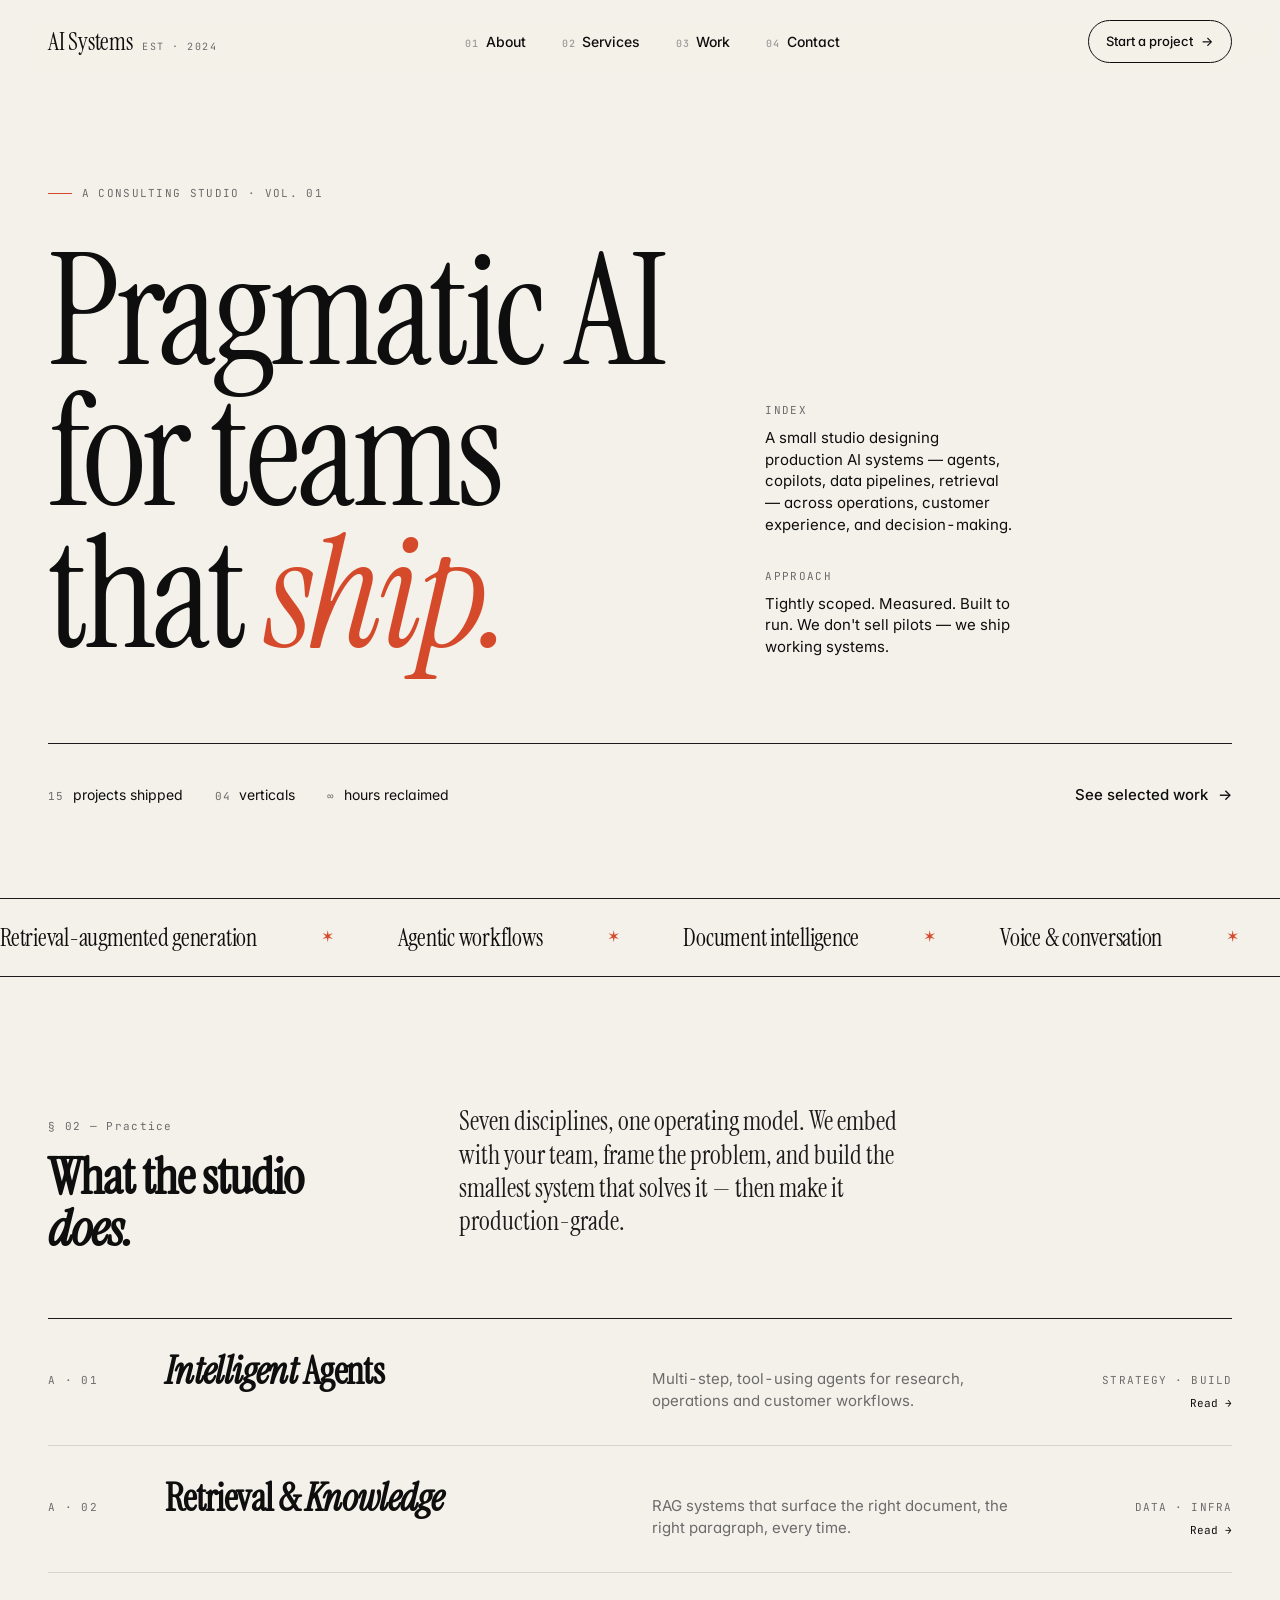
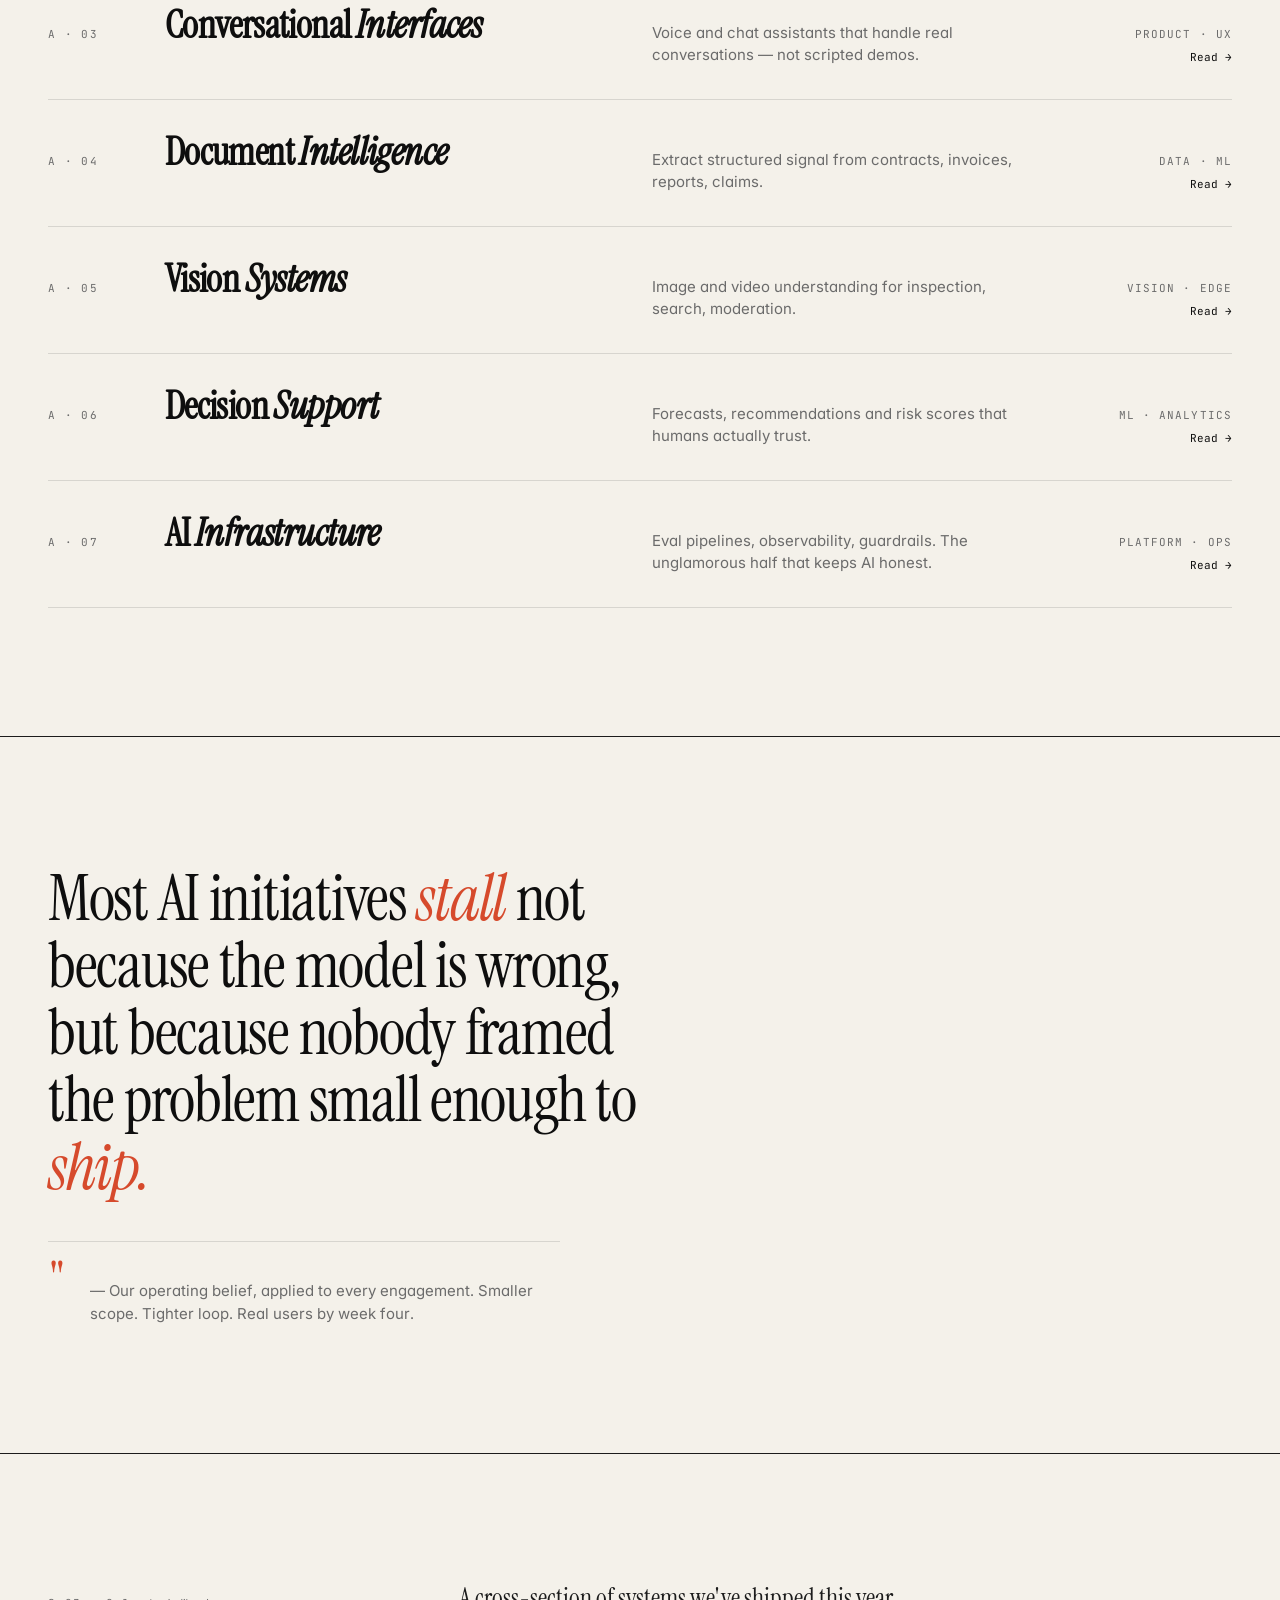
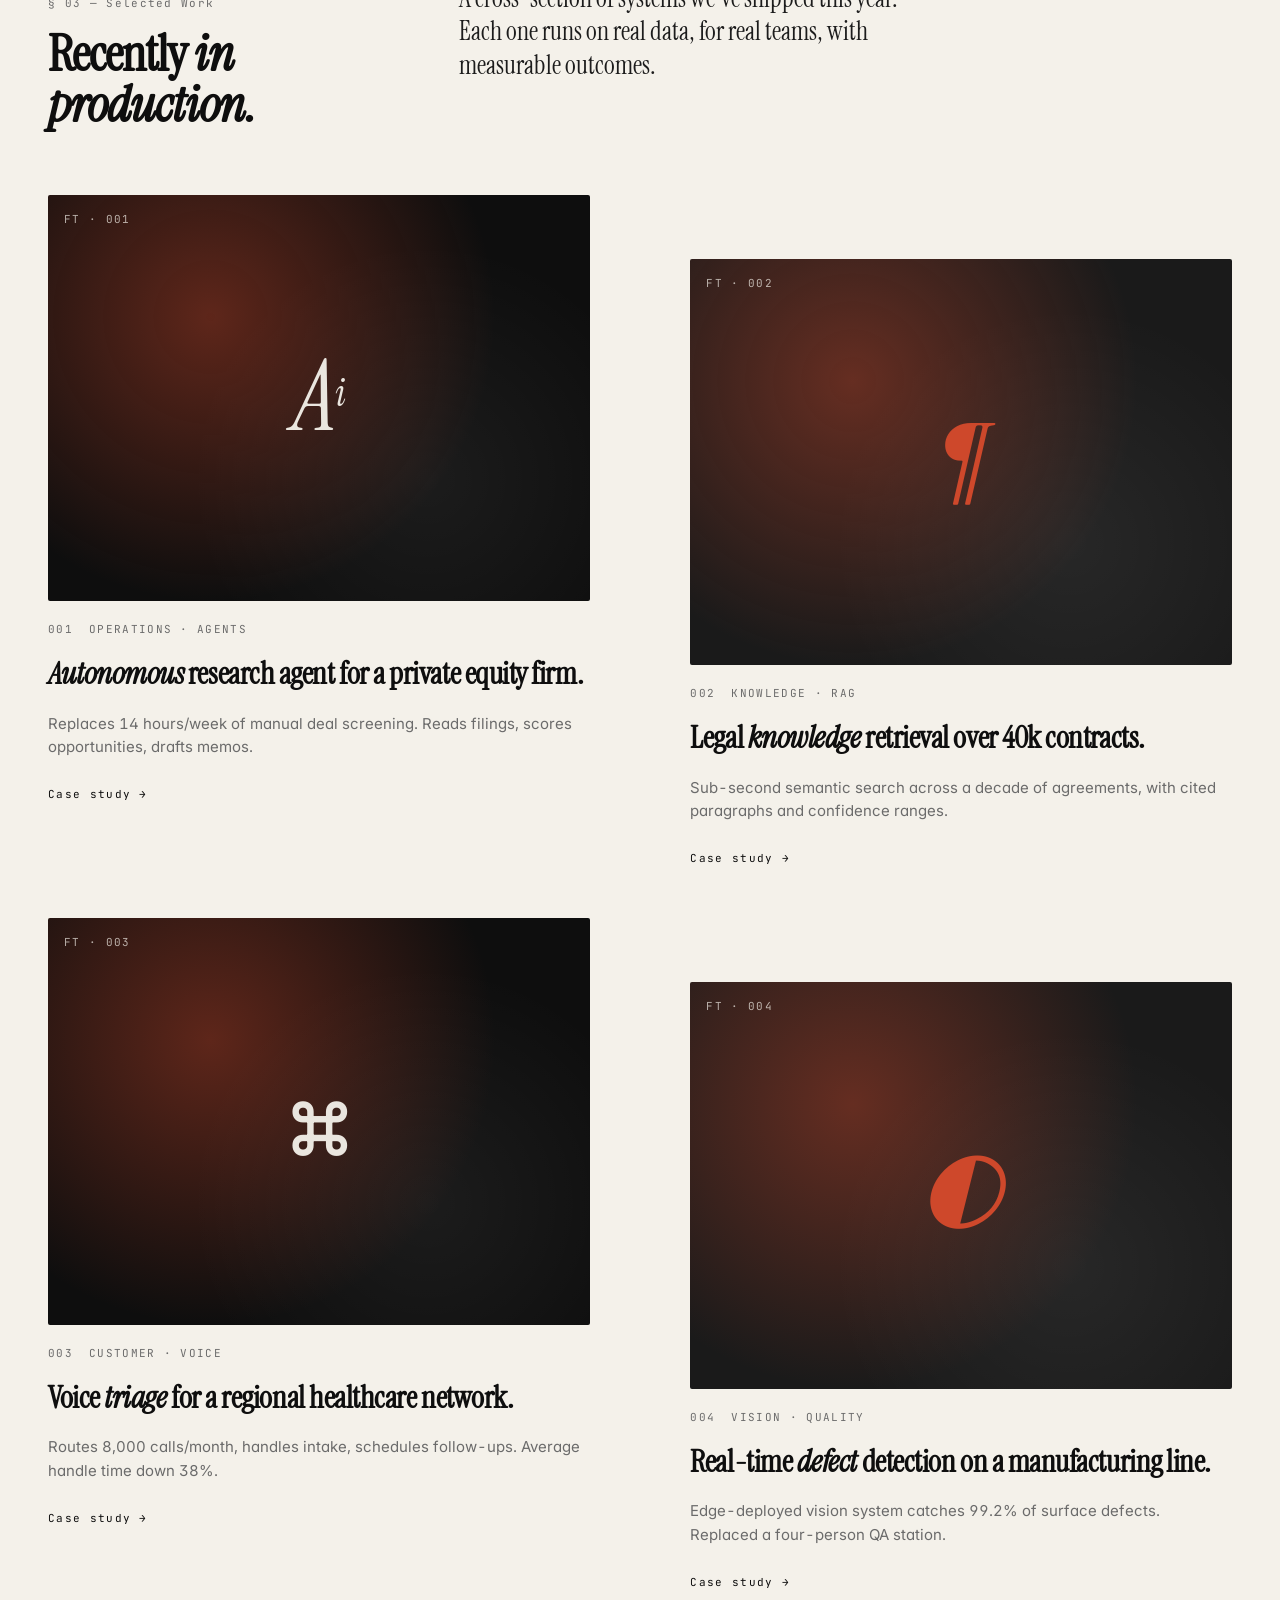
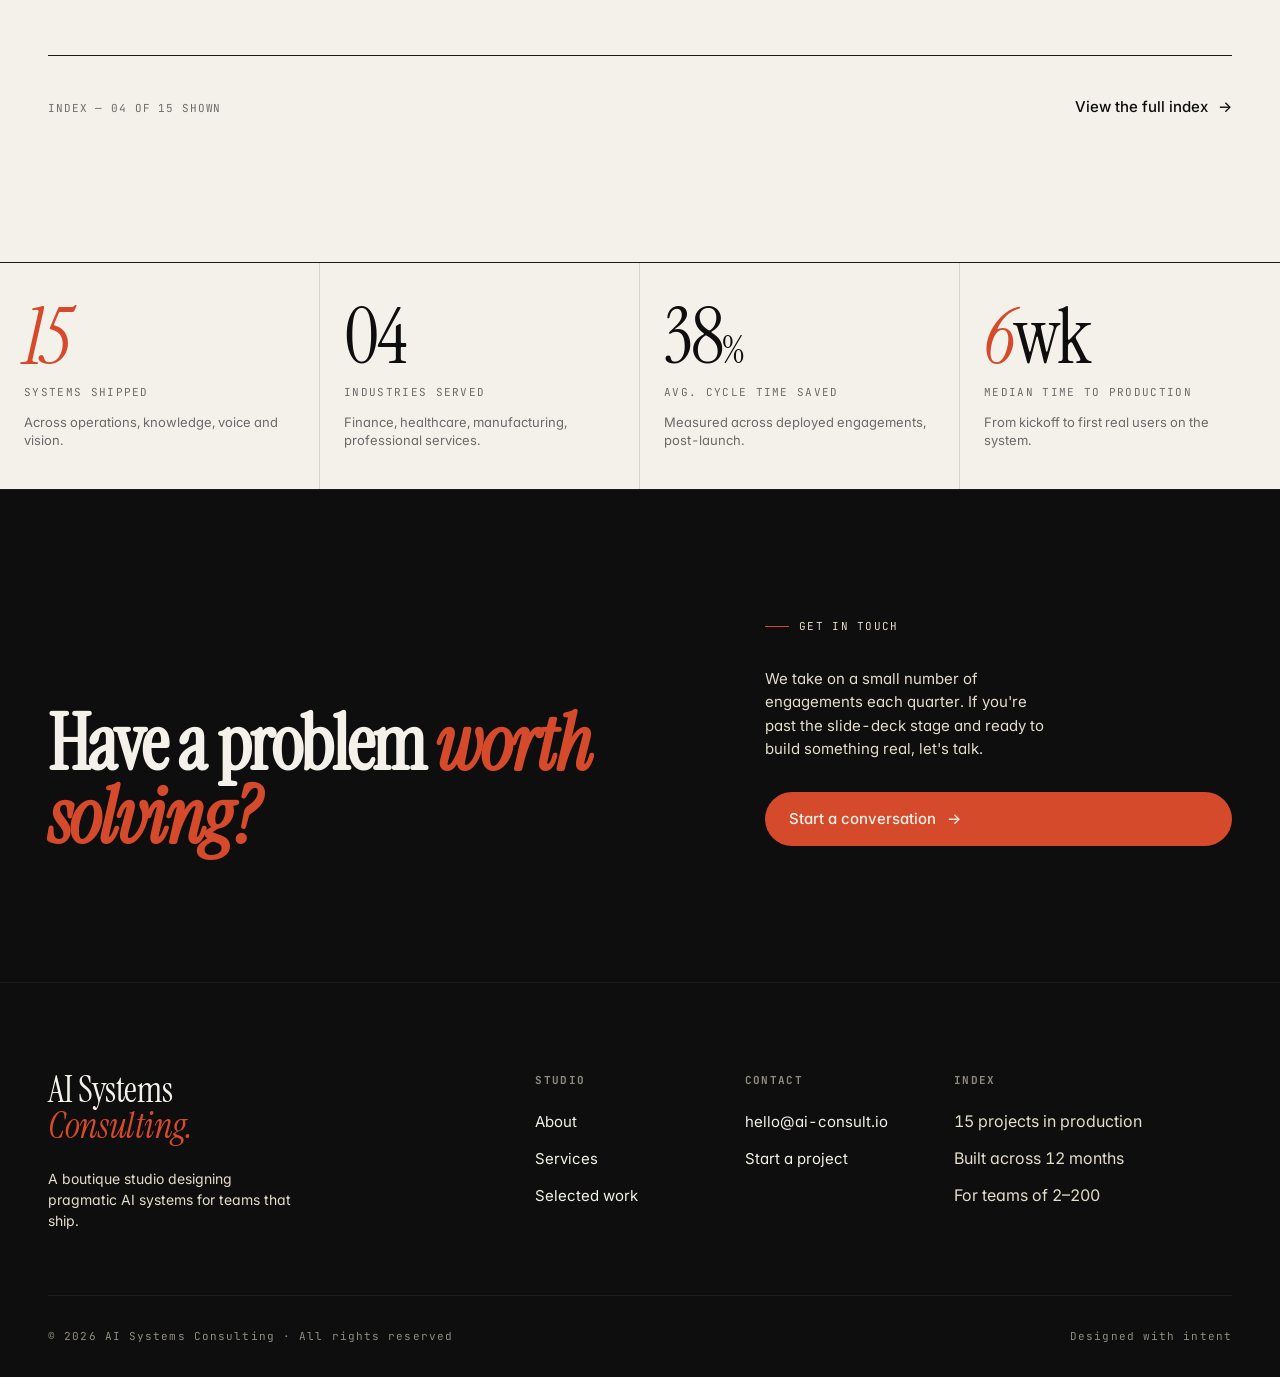
==== commit dea8fb70: "Editorial redesign — Instrument Serif × Inter, bone & vermillion, 12-col grid" ====
--- a/index.html
+++ b/index.html
@@ -1,173 +1,263 @@
 <!DOCTYPE html>
 <html lang="en">
 <head>
-  <meta charset="UTF-8">
-  <meta name="viewport" content="width=device-width, initial-scale=1.0">
-  <title>AI Systems Consulting | Practical AI Automation for Engineering Teams</title>
-  <link rel="preconnect" href="https://fonts.googleapis.com">
-  <link rel="preconnect" href="https://fonts.gstatic.com" crossorigin>
-  <link href="https://fonts.googleapis.com/css2?family=Inter:wght@400;500;600;700;800;900&display=swap" rel="stylesheet">
-  <link rel="stylesheet" href="assets/css/styles.css">
+<meta charset="UTF-8">
+<meta name="viewport" content="width=device-width, initial-scale=1.0">
+<title>AI Systems Consulting — Boutique studio for production AI</title>
+<meta name="description" content="A small consulting studio designing pragmatic, production-ready AI systems for teams that ship.">
+<link rel="preconnect" href="https://fonts.googleapis.com">
+<link rel="preconnect" href="https://fonts.gstatic.com" crossorigin>
+<link rel="stylesheet" href="assets/css/styles.css">
 </head>
 <body>
 
-  <!-- NAVBAR -->
-  <nav class="navbar">
-    <a class="navbar-brand" href="index.html">⬡ <span>AI Systems</span> Consulting</a>
-    <ul class="navbar-links">
-      <li><a href="index.html" class="active">Home</a></li>
-      <li><a href="about.html">About</a></li>
-      <li><a href="services.html">Services</a></li>
-      <li><a href="projects.html">Projects</a></li>
-      <li><a href="contact.html" class="navbar-cta">Contact Us</a></li>
-    </ul>
-  </nav>
-
-  <!-- HERO -->
-  <section class="hero">
-    <div class="hero-badge">🤖 Engineer-Led AI Consulting</div>
-    <h1>
-      AI Automation That<br>
-      <span class="gradient-text">Actually Ships</span>
-    </h1>
-    <p>We help engineering and operations teams cut manual work, accelerate debugging, and build practical AI systems that deliver measurable business value.</p>
-    <div class="hero-actions">
-      <a href="contact.html" class="btn btn-primary">Book a Consultation →</a>
-      <a href="projects.html" class="btn btn-secondary">View Portfolio</a>
-    </div>
-  </section>
-
-  <!-- STATS BAR -->
-  <div class="stats-bar">
-    <div class="stat">
-      <div class="stat-number">15+</div>
-      <div class="stat-label">AI Projects Delivered</div>
-    </div>
-    <div class="stat">
-      <div class="stat-number">7</div>
-      <div class="stat-label">Service Offerings</div>
-    </div>
-    <div class="stat">
-      <div class="stat-number">60%</div>
-      <div class="stat-label">Avg. Workflow Time Saved</div>
-    </div>
-    <div class="stat">
-      <div class="stat-number">100%</div>
-      <div class="stat-label">Engineer-Led Delivery</div>
-    </div>
-  </div>
-
-  <!-- WHAT WE DO -->
-  <div class="section">
-    <div class="section-header">
-      <div class="section-eyebrow">Our Expertise</div>
-      <h2 class="section-title">AI automation for every layer of your stack</h2>
-      <div class="accent-line"></div>
-      <p class="section-subtitle">From log analysis to documentation, we automate the workflows that slow your teams down.</p>
-    </div>
-    <div class="cards-grid">
-      <div class="card">
-        <div class="card-icon">🔍</div>
-        <div class="card-tag">Observability</div>
-        <h3>Log & Incident Analysis</h3>
-        <p>AI-powered assistants that parse logs, surface anomalies, and suggest root causes — reducing debugging time from hours to minutes.</p>
-      </div>
-      <div class="card">
-        <div class="card-icon">🧪</div>
-        <div class="card-tag">Quality</div>
-        <h3>Test Failure Intelligence</h3>
-        <p>Automated test triage, flaky test detection, and release risk scoring — so your engineers spend less time chasing failures.</p>
-      </div>
-      <div class="card">
-        <div class="card-icon">🧠</div>
-        <div class="card-tag">Knowledge</div>
-        <h3>Internal AI Assistants</h3>
-        <p>RAG-powered knowledge assistants that surface answers from your own docs, wikis, and repositories — cutting onboarding time in half.</p>
-      </div>
-      <div class="card">
-        <div class="card-icon">📝</div>
-        <div class="card-tag">Documentation</div>
-        <h3>AI Documentation Generator</h3>
-        <p>Automatically generate and update technical docs from code, configs, and logs. No more stale READMEs or missing setup guides.</p>
-      </div>
-      <div class="card">
-        <div class="card-icon">🎫</div>
-        <div class="card-tag">Support</div>
-        <h3>Ticket Triage Automation</h3>
-        <p>Intelligent support ticket routing and classification that reduces manual triage and speeds resolution across your teams.</p>
-      </div>
-      <div class="card">
-        <div class="card-icon">📊</div>
-        <div class="card-tag">Reporting</div>
-        <h3>AI Ops Reporting</h3>
-        <p>Real-time, automated operational reporting with AI-generated summaries — replacing hours of manual dashboarding work.</p>
-      </div>
-    </div>
-    <div style="text-align:center; margin-top:2.5rem;">
-      <a href="services.html" class="btn btn-outline">See All Services →</a>
-    </div>
-  </div>
-
-  <!-- FEATURED PROJECTS -->
-  <div style="background: var(--white); border-top: 1px solid var(--border); border-bottom: 1px solid var(--border); padding: 1rem 0;">
-    <div class="section">
-      <div class="section-header">
-        <div class="section-eyebrow">Portfolio</div>
-        <h2 class="section-title">Featured Projects</h2>
-        <div class="accent-line"></div>
-        <p class="section-subtitle">Real-world AI automation built for engineering teams.</p>
-      </div>
-      <div class="cards-grid">
-        <div class="card">
-          <div class="card-tag">Observability</div>
-          <h3><a href="projects/ai-log-analysis-root-cause-assistant.html">AI Log Analysis & Root Cause Assistant</a></h3>
-          <p>Ingest logs, detect anomalies, identify root causes, and generate structured incident reports — all powered by AI.</p>
-        </div>
-        <div class="card">
-          <div class="card-tag">Quality Engineering</div>
-          <h3><a href="projects/ai-test-failure-analysis-assistant.html">AI Test Failure Analysis Assistant</a></h3>
-          <p>Automatically triage test failures, detect flaky tests, and generate release readiness summaries from CI/CD output.</p>
-        </div>
-        <div class="card">
-          <div class="card-tag">Knowledge Management</div>
-          <h3><a href="projects/internal-engineering-knowledge-assistant.html">Internal Engineering Knowledge Assistant</a></h3>
-          <p>A RAG-powered assistant for internal docs, onboarding, and knowledge sharing that gives instant, grounded answers.</p>
-        </div>
-        <div class="card">
-          <div class="card-tag">Developer Tooling</div>
-          <h3><a href="projects/ai-technical-documentation-generator.html">AI Technical Documentation Generator</a></h3>
-          <p>Generate READMEs, setup guides, and architecture summaries from code and configs using AI.</p>
-        </div>
-      </div>
-      <div style="text-align:center; margin-top:2.5rem;">
-        <a href="projects.html" class="btn btn-outline">View All 15 Projects →</a>
-      </div>
-    </div>
-  </div>
-
-  <!-- CTA -->
-  <div class="section">
-    <div class="cta-section">
-      <h2>Ready to automate your engineering workflows?</h2>
-      <p>Book a free 30-minute consultation and we'll identify your highest-value AI automation opportunities.</p>
-      <a href="contact.html" class="btn btn-primary">Book a Free Consultation →</a>
-    </div>
-  </div>
-
-  <!-- FOOTER -->
-  <footer>
-    <div class="footer-inner">
-      <div class="footer-brand">⬡ <span>AI Systems</span> Consulting</div>
-      <div class="footer-links">
-        <a href="about.html">About</a>
-        <a href="services.html">Services</a>
-        <a href="projects.html">Projects</a>
-        <a href="contact.html">Contact</a>
-      </div>
-    </div>
-    <div class="footer-copy">&copy; 2026 AI Systems Consulting. Practical AI for Engineering Teams.</div>
-  </footer>
-
-  <script src="assets/js/main.js"></script>
+<nav class="nav">
+  <div class="nav-inner">
+    <a href="index.html" class="brand">
+      <span>AI Systems</span>
+      <span class="brand-mark">EST · 2024</span>
+    </a>
+    <div class="nav-links">
+      <a href="about.html"><span class="num">01</span>About</a>
+      <a href="services.html"><span class="num">02</span>Services</a>
+      <a href="projects.html"><span class="num">03</span>Work</a>
+      <a href="contact.html"><span class="num">04</span>Contact</a>
+    </div>
+    <a href="contact.html" class="nav-cta">Start a project <span>→</span></a>
+  </div>
+</nav>
+
+<!-- HERO ============================================================== -->
+<header class="hero">
+  <div class="hero-grid">
+    <div>
+      <div class="eyebrow" style="margin-bottom:2.5rem;">A consulting studio · Vol. 01</div>
+      <h1 class="hero-display">
+        Pragmatic AI<br/>
+        for teams<br/>
+        that <em>ship.</em>
+      </h1>
+    </div>
+    <aside class="hero-meta">
+      <div class="hero-meta-block">
+        <span class="label">Index</span>
+        <span class="value">A small studio designing production AI systems — agents, copilots, data pipelines, retrieval — across operations, customer experience, and decision-making.</span>
+      </div>
+      <div class="hero-meta-block">
+        <span class="label">Approach</span>
+        <span class="value">Tightly scoped. Measured. Built to run. We don't sell pilots — we ship working systems.</span>
+      </div>
+    </aside>
+  </div>
+
+  <div class="hero-foot">
+    <div class="left">
+      <div class="meta-pair"><span class="k">15</span><span class="v">projects shipped</span></div>
+      <div class="meta-pair"><span class="k">04</span><span class="v">verticals</span></div>
+      <div class="meta-pair"><span class="k">∞</span><span class="v">hours reclaimed</span></div>
+    </div>
+    <a href="projects.html" class="btn btn-ghost">See selected work <span class="arrow">→</span></a>
+  </div>
+</header>
+
+<!-- MARQUEE ============================================================= -->
+<section class="marquee" aria-hidden="true">
+  <div class="marquee-track">
+    <span class="marquee-item">Retrieval-augmented generation</span>
+    <span class="marquee-item">Agentic workflows</span>
+    <span class="marquee-item">Document intelligence</span>
+    <span class="marquee-item">Voice & conversation</span>
+    <span class="marquee-item">Vision systems</span>
+    <span class="marquee-item">Decision support</span>
+    <span class="marquee-item">Operations automation</span>
+  </div>
+</section>
+
+<!-- WHAT WE DO ========================================================== -->
+<section class="section" id="services">
+  <div class="section-head reveal">
+    <div class="sh-left">
+      <span class="sh-num">§ 02 — Practice</span>
+      <h2 class="sh-title">What the studio <em style="font-style:italic;">does.</em></h2>
+    </div>
+    <p class="sh-right">Seven disciplines, one operating model. We embed with your team, frame the problem, and build the smallest system that solves it — then make it production-grade.</p>
+  </div>
+
+  <div class="index-list reveal">
+    <a class="index-row" href="services.html">
+      <span class="ir-num">A · 01</span>
+      <h3 class="ir-title"><em>Intelligent</em> Agents</h3>
+      <p class="ir-desc">Multi-step, tool-using agents for research, operations and customer workflows.</p>
+      <div class="ir-meta"><span class="tag">Strategy · Build</span><span class="arrow-link">Read →</span></div>
+    </a>
+    <a class="index-row" href="services.html">
+      <span class="ir-num">A · 02</span>
+      <h3 class="ir-title">Retrieval & <em>Knowledge</em></h3>
+      <p class="ir-desc">RAG systems that surface the right document, the right paragraph, every time.</p>
+      <div class="ir-meta"><span class="tag">Data · Infra</span><span class="arrow-link">Read →</span></div>
+    </a>
+    <a class="index-row" href="services.html">
+      <span class="ir-num">A · 03</span>
+      <h3 class="ir-title">Conversational <em>Interfaces</em></h3>
+      <p class="ir-desc">Voice and chat assistants that handle real conversations — not scripted demos.</p>
+      <div class="ir-meta"><span class="tag">Product · UX</span><span class="arrow-link">Read →</span></div>
+    </a>
+    <a class="index-row" href="services.html">
+      <span class="ir-num">A · 04</span>
+      <h3 class="ir-title">Document <em>Intelligence</em></h3>
+      <p class="ir-desc">Extract structured signal from contracts, invoices, reports, claims.</p>
+      <div class="ir-meta"><span class="tag">Data · ML</span><span class="arrow-link">Read →</span></div>
+    </a>
+    <a class="index-row" href="services.html">
+      <span class="ir-num">A · 05</span>
+      <h3 class="ir-title">Vision <em>Systems</em></h3>
+      <p class="ir-desc">Image and video understanding for inspection, search, moderation.</p>
+      <div class="ir-meta"><span class="tag">Vision · Edge</span><span class="arrow-link">Read →</span></div>
+    </a>
+    <a class="index-row" href="services.html">
+      <span class="ir-num">A · 06</span>
+      <h3 class="ir-title">Decision <em>Support</em></h3>
+      <p class="ir-desc">Forecasts, recommendations and risk scores that humans actually trust.</p>
+      <div class="ir-meta"><span class="tag">ML · Analytics</span><span class="arrow-link">Read →</span></div>
+    </a>
+    <a class="index-row" href="services.html">
+      <span class="ir-num">A · 07</span>
+      <h3 class="ir-title">AI <em>Infrastructure</em></h3>
+      <p class="ir-desc">Eval pipelines, observability, guardrails. The unglamorous half that keeps AI honest.</p>
+      <div class="ir-meta"><span class="tag">Platform · Ops</span><span class="arrow-link">Read →</span></div>
+    </a>
+  </div>
+</section>
+
+<!-- MANIFESTO =========================================================== -->
+<section class="manifesto reveal">
+  <p class="manifesto-quote">
+    Most AI initiatives <em>stall</em> not because the model is wrong, but because nobody framed the problem small enough to <em>ship.</em>
+  </p>
+  <div class="manifesto-cite">
+    <span class="qmark">"</span>
+    <div class="text">— Our operating belief, applied to every engagement. Smaller scope. Tighter loop. Real users by week four.</div>
+  </div>
+</section>
+
+<!-- SELECTED WORK ======================================================= -->
+<section class="section">
+  <div class="section-head reveal">
+    <div class="sh-left">
+      <span class="sh-num">§ 03 — Selected Work</span>
+      <h2 class="sh-title">Recently <em>in production.</em></h2>
+    </div>
+    <p class="sh-right">A cross-section of systems we've shipped this year. Each one runs on real data, for real teams, with measurable outcomes.</p>
+  </div>
+
+  <div class="feature-grid">
+    <article class="feature reveal">
+      <div class="feature-card-img">
+        <span class="corner-tag">FT · 001</span>
+        <span class="pictogram">A<sub style="font-size:0.4em;vertical-align:0.6em;">i</sub></span>
+      </div>
+      <div class="feature-meta"><span class="num">001</span><span class="cat">Operations · Agents</span></div>
+      <h3 class="feature-title"><em>Autonomous</em> research agent for a private equity firm.</h3>
+      <p class="feature-desc">Replaces 14 hours/week of manual deal screening. Reads filings, scores opportunities, drafts memos.</p>
+      <a href="projects.html" class="feature-link">Case study</a>
+    </article>
+
+    <article class="feature reveal">
+      <div class="feature-card-img" style="background:#1A1A1A;">
+        <span class="corner-tag">FT · 002</span>
+        <span class="pictogram" style="color:#D64A2C;">¶</span>
+      </div>
+      <div class="feature-meta"><span class="num">002</span><span class="cat">Knowledge · RAG</span></div>
+      <h3 class="feature-title">Legal <em>knowledge</em> retrieval over 40k contracts.</h3>
+      <p class="feature-desc">Sub-second semantic search across a decade of agreements, with cited paragraphs and confidence ranges.</p>
+      <a href="projects.html" class="feature-link">Case study</a>
+    </article>
+
+    <article class="feature reveal">
+      <div class="feature-card-img">
+        <span class="corner-tag">FT · 003</span>
+        <span class="pictogram" style="font-family:'JetBrains Mono',monospace;font-style:normal;">⌘</span>
+      </div>
+      <div class="feature-meta"><span class="num">003</span><span class="cat">Customer · Voice</span></div>
+      <h3 class="feature-title">Voice <em>triage</em> for a regional healthcare network.</h3>
+      <p class="feature-desc">Routes 8,000 calls/month, handles intake, schedules follow-ups. Average handle time down 38%.</p>
+      <a href="projects.html" class="feature-link">Case study</a>
+    </article>
+
+    <article class="feature reveal">
+      <div class="feature-card-img" style="background:#1A1A1A;">
+        <span class="corner-tag">FT · 004</span>
+        <span class="pictogram" style="color:#D64A2C;">◐</span>
+      </div>
+      <div class="feature-meta"><span class="num">004</span><span class="cat">Vision · Quality</span></div>
+      <h3 class="feature-title">Real-time <em>defect</em> detection on a manufacturing line.</h3>
+      <p class="feature-desc">Edge-deployed vision system catches 99.2% of surface defects. Replaced a four-person QA station.</p>
+      <a href="projects.html" class="feature-link">Case study</a>
+    </article>
+  </div>
+
+  <div style="margin-top:clamp(3rem,5vw,4rem);padding-top:1.5rem;border-top:1px solid var(--rule);display:flex;justify-content:space-between;align-items:baseline;flex-wrap:wrap;gap:1rem;" class="reveal">
+    <span class="mono">Index — 04 of 15 shown</span>
+    <a href="projects.html" class="btn btn-ghost">View the full index <span class="arrow">→</span></a>
+  </div>
+</section>
+
+<!-- STATS =============================================================== -->
+<section class="stats reveal">
+  <div class="stat"><div class="num"><em>15</em></div><div class="label">Systems shipped</div><div class="sub">Across operations, knowledge, voice and vision.</div></div>
+  <div class="stat"><div class="num">04</div><div class="label">Industries served</div><div class="sub">Finance, healthcare, manufacturing, professional services.</div></div>
+  <div class="stat"><div class="num">38<span style="font-size:0.5em;">%</span></div><div class="label">Avg. cycle time saved</div><div class="sub">Measured across deployed engagements, post-launch.</div></div>
+  <div class="stat"><div class="num"><em>6</em>wk</div><div class="label">Median time to production</div><div class="sub">From kickoff to first real users on the system.</div></div>
+</section>
+
+<!-- CTA ================================================================= -->
+<section class="cta reveal">
+  <div class="cta-grid">
+    <h2 class="cta-head">Have a problem <em>worth solving?</em></h2>
+    <div class="cta-right">
+      <span class="eyebrow">Get in touch</span>
+      <p>We take on a small number of engagements each quarter. If you're past the slide-deck stage and ready to build something real, let's talk.</p>
+      <a href="contact.html" class="btn btn-primary">Start a conversation <span class="arrow">→</span></a>
+    </div>
+  </div>
+</section>
+
+<footer class="footer">
+  <div class="footer-grid">
+    <div class="footer-brand">
+      <div class="b-mark">AI Systems<br/><em style="font-style:italic;color:var(--accent);">Consulting.</em></div>
+      <div class="b-tag">A boutique studio designing pragmatic AI systems for teams that ship.</div>
+    </div>
+    <div>
+      <h5>Studio</h5>
+      <ul>
+        <li><a href="about.html">About</a></li>
+        <li><a href="services.html">Services</a></li>
+        <li><a href="projects.html">Selected work</a></li>
+      </ul>
+    </div>
+    <div>
+      <h5>Contact</h5>
+      <ul>
+        <li><a href="mailto:hello@ai-consult.io">hello@ai-consult.io</a></li>
+        <li><a href="contact.html">Start a project</a></li>
+      </ul>
+    </div>
+    <div>
+      <h5>Index</h5>
+      <ul>
+        <li>15 projects in production</li>
+        <li>Built across 12 months</li>
+        <li>For teams of 2–200</li>
+      </ul>
+    </div>
+  </div>
+  <div class="footer-bottom">
+    <span>© 2026 AI Systems Consulting · All rights reserved</span>
+    <span>Designed with intent</span>
+  </div>
+</footer>
+
+<script src="assets/js/main.js"></script>
 </body>
 </html>
--- a/assets/css/styles.css
+++ b/assets/css/styles.css
@@ -1,1174 +1,482 @@
-/* ===================================================
-   AI Systems Consulting — Business Professional Theme
-   =================================================== */
+/* ==========================================================================
+   AI Systems Consulting — Editorial Design System
+   v4.0 · Bone / Ink / Vermillion
+   ========================================================================== */
+
+@import url('https://fonts.googleapis.com/css2?family=Instrument+Serif:ital@0;1&family=Inter:wght@400;500;600;700&family=JetBrains+Mono:wght@400;500&display=swap');
 
 :root {
-  --bg: #f7f9fc;
-  --bg2: #ffffff;
-  --bg3: #eef2f7;
-  --card: #ffffff;
-  --navy: #0a1628;
-  --navy2: #0f2044;
-  --navy3: #162550;
-  --accent: #1d6fde;
-  --accent2: #1558b8;
-  --accent-light: #e8f0fd;
-  --gold: #d4900a;
-  --text: #1a2540;
-  --text2: #4a5568;
-  --text3: #6b7a99;
-  --border: #dde3ed;
-  --white: #fff;
-  --radius: 10px;
-  --shadow: 0 2px 16px rgba(10,22,40,0.08);
-  --shadow-md: 0 6px 32px rgba(10,22,40,0.12);
-  --transition: 0.2s cubic-bezier(.4,0,.2,1);
-}
-
-*, *::before, *::after { box-sizing: border-box; margin: 0; padding: 0; }
-
-html { scroll-behavior: smooth; }
-
+  /* Color — restrained, editorial */
+  --bone:        #F4F1EA;
+  --bone-2:      #ECE7DC;
+  --bone-3:      #E4DDCC;
+  --ink:         #0E0E0E;
+  --ink-2:       #1C1C1C;
+  --graphite:    #6B6B6B;
+  --graphite-2:  #9A9A9A;
+  --rule:        #1C1C1C;
+  --rule-soft:   rgba(14, 14, 14, 0.12);
+  --accent:      #D64A2C;   /* vermillion */
+  --accent-deep: #B53A1F;
+  --paper:       #FFFFFF;
+
+  /* Type */
+  --serif: 'Instrument Serif', 'Times New Roman', serif;
+  --sans:  'Inter', -apple-system, BlinkMacSystemFont, sans-serif;
+  --mono:  'JetBrains Mono', ui-monospace, monospace;
+
+  /* Scale — modular, restrained */
+  --fs-mono:   0.6875rem;   /* 11px metadata */
+  --fs-small:  0.8125rem;   /* 13px */
+  --fs-body:   1rem;        /* 16px */
+  --fs-lead:   1.1875rem;   /* 19px */
+  --fs-h4:     1.5rem;
+  --fs-h3:     2rem;
+  --fs-h2:     clamp(2.5rem, 5vw, 4rem);
+  --fs-h1:     clamp(3.5rem, 9vw, 8rem);
+  --fs-display:clamp(4.5rem, 12vw, 11rem);
+
+  /* Space */
+  --gutter:    1.5rem;
+  --page-pad:  clamp(1.25rem, 4vw, 3rem);
+  --section-y: clamp(5rem, 10vw, 9rem);
+}
+
+/* Reset ------------------------------------------------------------------ */
+* { box-sizing: border-box; margin: 0; padding: 0; }
+html { -webkit-font-smoothing: antialiased; -moz-osx-font-smoothing: grayscale; scroll-behavior: smooth; }
 body {
-  font-family: 'Inter', 'Segoe UI', Arial, sans-serif;
-  background: var(--bg);
-  color: var(--text);
-  min-height: 100vh;
-  line-height: 1.7;
-}
-
-/* ---- NAVBAR ---- */
-.navbar {
-  position: sticky;
-  top: 0;
-  z-index: 100;
-  background: var(--navy);
-  border-bottom: 1px solid rgba(255,255,255,0.07);
-  display: flex;
+  background: var(--bone);
+  color: var(--ink);
+  font-family: var(--sans);
+  font-size: var(--fs-body);
+  line-height: 1.55;
+  font-feature-settings: 'ss01', 'cv11', 'tnum';
+  overflow-x: hidden;
+}
+img, svg { display: block; max-width: 100%; }
+a { color: inherit; text-decoration: none; }
+button { font: inherit; cursor: pointer; border: none; background: none; color: inherit; }
+
+::selection { background: var(--accent); color: var(--bone); }
+
+/* Type primitives -------------------------------------------------------- */
+.display, .serif { font-family: var(--serif); font-weight: 400; letter-spacing: -0.015em; line-height: 0.95; }
+.mono { font-family: var(--mono); font-size: var(--fs-mono); letter-spacing: 0.08em; text-transform: uppercase; color: var(--graphite); }
+.eyebrow {
+  font-family: var(--mono);
+  font-size: var(--fs-mono);
+  letter-spacing: 0.12em;
+  text-transform: uppercase;
+  color: var(--graphite);
+  display: inline-flex;
   align-items: center;
-  justify-content: space-between;
-  padding: 0 3rem;
-  height: 68px;
-  box-shadow: 0 2px 12px rgba(10,22,40,0.18);
-}
-.navbar-brand {
-  font-size: 1.1rem;
-  font-weight: 800;
-  letter-spacing: -0.3px;
-  color: var(--white);
-  text-decoration: none;
-  display: flex;
-  align-items: center;
-  gap: 0.5rem;
-}
-.navbar-brand span {
-  color: #5ba4f5;
-}
-.navbar-links {
-  display: flex;
-  gap: 2.2rem;
-  list-style: none;
-}
-.navbar-links a {
-  color: rgba(255,255,255,0.75);
-  text-decoration: none;
-  font-size: 0.92rem;
+  gap: 0.6rem;
+}
+.eyebrow::before {
+  content: '';
+  display: inline-block;
+  width: 1.5rem; height: 1px;
+  background: var(--accent);
+}
+.eyebrow.no-mark::before { display: none; }
+
+.lead {
+  font-family: var(--serif);
+  font-size: clamp(1.5rem, 2.6vw, 2.25rem);
+  line-height: 1.2;
+  letter-spacing: -0.01em;
+  color: var(--ink);
+  max-width: 32ch;
+}
+
+p { color: var(--ink-2); }
+p + p { margin-top: 1rem; }
+
+/* Layout ---------------------------------------------------------------- */
+.wrap { width: 100%; padding: 0 var(--page-pad); }
+.grid-12 { display: grid; grid-template-columns: repeat(12, 1fr); gap: var(--gutter); }
+
+.rule { height: 1px; background: var(--rule); width: 100%; }
+.rule-soft { height: 1px; background: var(--rule-soft); width: 100%; }
+
+/* Navigation ------------------------------------------------------------ */
+.nav {
+  position: fixed; top: 0; left: 0; right: 0; z-index: 50;
+  padding: 1.25rem var(--page-pad);
+  background: rgba(244, 241, 234, 0.85);
+  backdrop-filter: saturate(180%) blur(14px);
+  -webkit-backdrop-filter: saturate(180%) blur(14px);
+  border-bottom: 1px solid transparent;
+  transition: border-color 0.3s ease;
+}
+.nav.scrolled { border-bottom-color: var(--rule-soft); }
+.nav-inner { display: flex; align-items: center; justify-content: space-between; gap: 2rem; }
+
+.brand { display: flex; align-items: baseline; gap: 0.6rem; font-family: var(--serif); font-size: 1.5rem; letter-spacing: -0.01em; }
+.brand-mark { font-family: var(--mono); font-size: 0.625rem; letter-spacing: 0.15em; color: var(--graphite); text-transform: uppercase; }
+
+.nav-links { display: flex; align-items: center; gap: 2.25rem; }
+.nav-links a {
+  font-size: 0.875rem;
   font-weight: 500;
-  transition: color var(--transition);
-  letter-spacing: 0.01em;
-}
-.navbar-links a:hover, .navbar-links a.active {
-  color: var(--white);
-}
-.navbar-cta {
-  background: var(--accent) !important;
-  color: var(--white) !important;
-  padding: 0.42rem 1.2rem;
-  border-radius: 6px;
-  font-weight: 600 !important;
-  transition: background var(--transition) !important;
-}
-.navbar-cta:hover { background: var(--accent2) !important; }
-
-/* ---- HERO ---- */
+  color: var(--ink);
+  position: relative;
+  padding: 0.25rem 0;
+  transition: color 0.2s ease;
+}
+.nav-links a .num {
+  font-family: var(--mono);
+  font-size: 0.625rem;
+  color: var(--graphite-2);
+  margin-right: 0.4rem;
+  letter-spacing: 0.1em;
+}
+.nav-links a:hover, .nav-links a.active { color: var(--accent); }
+.nav-links a:hover .num, .nav-links a.active .num { color: var(--accent); }
+
+.nav-cta {
+  font-size: 0.8125rem;
+  font-weight: 500;
+  padding: 0.65rem 1.1rem;
+  border: 1px solid var(--ink);
+  color: var(--ink);
+  border-radius: 999px;
+  transition: all 0.25s ease;
+  display: inline-flex; align-items: center; gap: 0.5rem;
+}
+.nav-cta:hover { background: var(--ink); color: var(--bone); }
+
+.nav-toggle { display: none; }
+
+/* Buttons --------------------------------------------------------------- */
+.btn {
+  display: inline-flex; align-items: center; gap: 0.65rem;
+  font-size: 0.9375rem; font-weight: 500;
+  padding: 0.95rem 1.5rem;
+  border-radius: 999px;
+  transition: all 0.25s ease;
+  white-space: nowrap;
+}
+.btn-primary { background: var(--ink); color: var(--bone); }
+.btn-primary:hover { background: var(--accent); transform: translateY(-1px); }
+.btn-ghost { color: var(--ink); padding-left: 0; padding-right: 0; }
+.btn-ghost .arrow { transition: transform 0.25s ease; }
+.btn-ghost:hover { color: var(--accent); }
+.btn-ghost:hover .arrow { transform: translateX(4px); }
+.arrow { display: inline-block; }
+
+/* Hero — editorial split ------------------------------------------------ */
 .hero {
-  min-height: 84vh;
-  display: flex;
-  flex-direction: column;
-  align-items: center;
-  justify-content: center;
-  text-align: center;
-  padding: 6rem 2rem 4rem;
-  background: linear-gradient(160deg, var(--navy) 0%, var(--navy2) 55%, #0d2857 100%);
+  padding: clamp(7rem, 14vw, 11rem) var(--page-pad) clamp(3rem, 6vw, 5rem);
+  position: relative;
+}
+.hero-grid { display: grid; grid-template-columns: 7fr 5fr; gap: clamp(2rem, 5vw, 5rem); align-items: end; }
+
+.hero-display {
+  font-family: var(--serif);
+  font-weight: 400;
+  font-size: var(--fs-display);
+  line-height: 0.92;
+  letter-spacing: -0.025em;
+  color: var(--ink);
+}
+.hero-display em { font-style: italic; color: var(--accent); }
+.hero-display .softer { color: var(--graphite); }
+
+.hero-meta { display: flex; flex-direction: column; gap: 2rem; padding-bottom: 0.5rem; }
+.hero-meta-block { display: flex; flex-direction: column; gap: 0.5rem; }
+.hero-meta-block .label { font-family: var(--mono); font-size: var(--fs-mono); letter-spacing: 0.12em; text-transform: uppercase; color: var(--graphite); }
+.hero-meta-block .value { font-size: 0.9375rem; line-height: 1.45; color: var(--ink); max-width: 28ch; }
+
+.hero-foot {
+  margin-top: clamp(3rem, 6vw, 5rem);
+  padding-top: 1.5rem;
+  border-top: 1px solid var(--rule);
+  display: flex; justify-content: space-between; align-items: baseline; gap: 2rem; flex-wrap: wrap;
+}
+.hero-foot .left { display: flex; gap: 2rem; align-items: baseline; flex-wrap: wrap; }
+.hero-foot .meta-pair { display: flex; gap: 0.5rem; align-items: baseline; }
+.hero-foot .meta-pair .k { font-family: var(--mono); font-size: var(--fs-mono); letter-spacing: 0.12em; text-transform: uppercase; color: var(--graphite); }
+.hero-foot .meta-pair .v { font-size: 0.875rem; color: var(--ink); }
+
+/* Marquee --------------------------------------------------------------- */
+.marquee {
+  border-top: 1px solid var(--rule);
+  border-bottom: 1px solid var(--rule);
+  overflow: hidden;
+  padding: 1.25rem 0;
+  background: var(--bone);
+}
+.marquee-track { display: flex; gap: 4rem; white-space: nowrap; animation: marquee 45s linear infinite; }
+.marquee-item { font-family: var(--serif); font-size: 1.5rem; letter-spacing: -0.01em; color: var(--ink); display: inline-flex; align-items: center; gap: 4rem; }
+.marquee-item::after {
+  content: '✶';
+  font-family: var(--serif);
+  color: var(--accent);
+  font-size: 1rem;
+}
+@keyframes marquee {
+  from { transform: translateX(0); }
+  to   { transform: translateX(-50%); }
+}
+
+/* Section base ---------------------------------------------------------- */
+.section { padding: var(--section-y) var(--page-pad); position: relative; }
+.section + .section { padding-top: 0; }
+.section-head { display: grid; grid-template-columns: 4fr 8fr; gap: var(--gutter); margin-bottom: clamp(3rem, 5vw, 4.5rem); align-items: baseline; }
+.section-head .sh-left { display: flex; flex-direction: column; gap: 1rem; }
+.section-head .sh-num { font-family: var(--mono); font-size: var(--fs-mono); letter-spacing: 0.12em; color: var(--graphite); }
+.section-head .sh-title { font-family: var(--serif); font-size: clamp(2rem, 4vw, 3.25rem); line-height: 1; letter-spacing: -0.02em; max-width: 14ch; }
+.section-head .sh-right { font-family: var(--serif); font-size: clamp(1.25rem, 2vw, 1.75rem); line-height: 1.3; color: var(--ink-2); max-width: 38ch; }
+
+/* Editorial index list (services, projects) ----------------------------- */
+.index-list { border-top: 1px solid var(--rule); }
+.index-row {
+  display: grid;
+  grid-template-columns: 1fr 5fr 4fr 2fr;
+  gap: var(--gutter);
+  padding: 2rem 0;
+  border-bottom: 1px solid var(--rule-soft);
+  align-items: baseline;
+  position: relative;
+  transition: padding 0.4s ease;
+}
+.index-row:hover { padding-left: 1.25rem; padding-right: 1.25rem; background: var(--bone-2); }
+.index-row .ir-num { font-family: var(--mono); font-size: var(--fs-mono); letter-spacing: 0.12em; color: var(--graphite); padding-top: 0.4rem; }
+.index-row .ir-title { font-family: var(--serif); font-size: clamp(1.75rem, 3vw, 2.5rem); line-height: 1.05; letter-spacing: -0.015em; color: var(--ink); transition: color 0.3s ease; }
+.index-row:hover .ir-title { color: var(--accent); }
+.index-row .ir-title em { font-style: italic; }
+.index-row .ir-desc { font-size: 0.9375rem; color: var(--graphite); line-height: 1.5; padding-top: 0.6rem; }
+.index-row .ir-meta { display: flex; flex-direction: column; gap: 0.4rem; padding-top: 0.6rem; align-items: flex-end; text-align: right; }
+.index-row .ir-meta .tag { font-family: var(--mono); font-size: var(--fs-mono); letter-spacing: 0.1em; text-transform: uppercase; color: var(--graphite); }
+.index-row .ir-meta .arrow-link { font-family: var(--mono); font-size: var(--fs-mono); color: var(--ink); display: inline-flex; gap: 0.5rem; align-items: center; transition: transform 0.25s ease; }
+.index-row:hover .ir-meta .arrow-link { color: var(--accent); transform: translateX(4px); }
+
+/* Project feature blocks ------------------------------------------------- */
+.feature-grid { display: grid; grid-template-columns: repeat(12, 1fr); gap: clamp(2rem, 4vw, 4rem) var(--gutter); }
+.feature { grid-column: span 6; display: flex; flex-direction: column; gap: 1.25rem; }
+.feature:nth-child(odd) { padding-right: clamp(0rem, 3vw, 3rem); }
+.feature:nth-child(even) { padding-left: clamp(0rem, 3vw, 3rem); margin-top: clamp(0rem, 6vw, 4rem); }
+
+.feature-card-img {
+  aspect-ratio: 4/3;
+  background: var(--ink);
+  border-radius: 2px;
   position: relative;
   overflow: hidden;
-}
-.hero::before {
+  display: flex; align-items: center; justify-content: center;
+}
+.feature-card-img::before {
   content: '';
-  position: absolute;
-  inset: 0;
-  background: url("data:image/svg+xml,%3Csvg width='80' height='80' viewBox='0 0 80 80' xmlns='http://www.w3.org/2000/svg'%3E%3Cg fill='none'%3E%3Cg fill='%23ffffff' fill-opacity='0.025'%3E%3Ccircle cx='40' cy='40' r='1'/%3E%3C/g%3E%3C/g%3E%3C/svg%3E");
-  pointer-events: none;
-}
-.hero-badge {
-  display: inline-flex;
-  align-items: center;
-  gap: 0.5rem;
-  background: rgba(255,255,255,0.08);
-  border: 1px solid rgba(255,255,255,0.15);
-  color: #a0c4ff;
-  border-radius: 4px;
-  padding: 0.3rem 1rem;
-  font-size: 0.78rem;
-  font-weight: 700;
-  margin-bottom: 1.8rem;
-  letter-spacing: 0.1em;
-  text-transform: uppercase;
-}
-.hero h1 {
-  font-size: clamp(2.2rem, 5.5vw, 3.8rem);
-  font-weight: 800;
-  line-height: 1.12;
-  letter-spacing: -0.03em;
-  margin-bottom: 1.2rem;
-  color: var(--white);
-}
-.hero h1 .gradient-text {
-  background: linear-gradient(90deg, #5ba4f5, #a0c4ff);
-  -webkit-background-clip: text;
-  -webkit-text-fill-color: transparent;
-  background-clip: text;
-}
-.hero p {
-  font-size: 1.15rem;
-  color: rgba(255,255,255,0.7);
-  max-width: 600px;
-  margin: 0 auto 2.5rem;
-  line-height: 1.75;
-}
-.hero-actions {
-  display: flex;
-  gap: 1rem;
-  flex-wrap: wrap;
-  justify-content: center;
-}
-.btn {
-  display: inline-flex;
-  align-items: center;
-  gap: 0.4rem;
-  padding: 0.8rem 2rem;
-  border-radius: 6px;
-  font-size: 0.95rem;
-  font-weight: 600;
-  text-decoration: none;
-  transition: all var(--transition);
-  cursor: pointer;
+  position: absolute; inset: 0;
+  background:
+    radial-gradient(circle at 30% 30%, rgba(214, 74, 44, 0.4), transparent 60%),
+    radial-gradient(circle at 70% 70%, rgba(255, 255, 255, 0.06), transparent 50%);
+}
+.feature-card-img .pictogram {
+  position: relative;
+  font-family: var(--serif);
+  font-style: italic;
+  font-size: clamp(3rem, 8vw, 6rem);
+  color: var(--bone);
+  letter-spacing: -0.02em;
+  opacity: 0.95;
+}
+.feature-card-img .corner-tag {
+  position: absolute; top: 1rem; left: 1rem;
+  font-family: var(--mono); font-size: var(--fs-mono);
+  letter-spacing: 0.12em; color: var(--bone); opacity: 0.7;
+}
+.feature-meta { display: flex; gap: 1rem; align-items: baseline; }
+.feature-meta .num { font-family: var(--mono); font-size: var(--fs-mono); color: var(--graphite); letter-spacing: 0.12em; }
+.feature-meta .cat { font-family: var(--mono); font-size: var(--fs-mono); color: var(--graphite); letter-spacing: 0.12em; text-transform: uppercase; }
+.feature-title { font-family: var(--serif); font-size: clamp(1.5rem, 2.4vw, 2rem); line-height: 1.1; letter-spacing: -0.015em; color: var(--ink); }
+.feature-title em { font-style: italic; }
+.feature-desc { font-size: 0.9375rem; color: var(--graphite); line-height: 1.55; }
+.feature-link { font-family: var(--mono); font-size: var(--fs-mono); letter-spacing: 0.12em; color: var(--ink); display: inline-flex; align-items: center; gap: 0.5rem; padding-top: 0.5rem; }
+.feature-link:hover { color: var(--accent); }
+.feature-link::after { content: '→'; transition: transform 0.25s ease; }
+.feature-link:hover::after { transform: translateX(4px); }
+
+/* Manifesto / pull-quote ------------------------------------------------- */
+.manifesto {
+  padding: var(--section-y) var(--page-pad);
+  border-top: 1px solid var(--rule);
+  border-bottom: 1px solid var(--rule);
+}
+.manifesto-quote {
+  font-family: var(--serif);
+  font-size: clamp(2.25rem, 5vw, 4.5rem);
+  line-height: 1.05;
+  letter-spacing: -0.02em;
+  color: var(--ink);
+  max-width: 22ch;
+}
+.manifesto-quote em { font-style: italic; color: var(--accent); }
+.manifesto-cite { display: flex; gap: 1.5rem; align-items: baseline; margin-top: 2.5rem; padding-top: 1.5rem; border-top: 1px solid var(--rule-soft); max-width: 32rem; }
+.manifesto-cite .qmark { font-family: var(--serif); font-size: 3rem; color: var(--accent); line-height: 0.6; }
+.manifesto-cite .text { font-size: 0.9375rem; color: var(--graphite); }
+
+/* Stats strip — editorial ------------------------------------------------ */
+.stats {
+  display: grid;
+  grid-template-columns: repeat(4, 1fr);
+  border-top: 1px solid var(--rule);
+  border-bottom: 1px solid var(--rule);
+}
+.stat {
+  padding: 2.5rem var(--gutter);
+  border-right: 1px solid var(--rule-soft);
+  display: flex; flex-direction: column; gap: 0.75rem;
+}
+.stat:last-child { border-right: none; }
+.stat .num { font-family: var(--serif); font-size: clamp(3rem, 6vw, 5rem); line-height: 0.9; letter-spacing: -0.025em; color: var(--ink); }
+.stat .num em { font-style: italic; color: var(--accent); }
+.stat .label { font-family: var(--mono); font-size: var(--fs-mono); letter-spacing: 0.12em; color: var(--graphite); text-transform: uppercase; }
+.stat .sub { font-size: 0.8125rem; color: var(--graphite); line-height: 1.4; }
+
+/* About — two-column editorial ------------------------------------------ */
+.two-col { display: grid; grid-template-columns: 5fr 7fr; gap: clamp(2rem, 5vw, 5rem); }
+.two-col-narrow { display: grid; grid-template-columns: 4fr 7fr; gap: clamp(2rem, 5vw, 5rem); }
+
+.tc-left h2 { font-family: var(--serif); font-size: clamp(2rem, 3.5vw, 2.75rem); line-height: 1.05; letter-spacing: -0.02em; max-width: 12ch; }
+.tc-right p { font-size: var(--fs-lead); line-height: 1.55; color: var(--ink-2); max-width: 56ch; }
+.tc-right p + p { margin-top: 1.25rem; }
+
+/* Principles list ------------------------------------------------------- */
+.principles { display: flex; flex-direction: column; }
+.principle {
+  display: grid; grid-template-columns: 1fr 4fr 7fr; gap: var(--gutter);
+  padding: 2rem 0;
+  border-top: 1px solid var(--rule-soft);
+  align-items: baseline;
+}
+.principle:first-child { border-top: 1px solid var(--rule); }
+.principle .p-num { font-family: var(--mono); font-size: var(--fs-mono); color: var(--graphite); letter-spacing: 0.12em; }
+.principle .p-title { font-family: var(--serif); font-size: clamp(1.5rem, 2.5vw, 2rem); line-height: 1.1; letter-spacing: -0.015em; }
+.principle .p-title em { font-style: italic; }
+.principle .p-desc { font-size: 0.9375rem; color: var(--ink-2); line-height: 1.55; max-width: 52ch; }
+
+/* CTA — full bleed dark -------------------------------------------------- */
+.cta {
+  background: var(--ink);
+  color: var(--bone);
+  padding: clamp(5rem, 10vw, 8rem) var(--page-pad);
+}
+.cta-grid { display: grid; grid-template-columns: 7fr 5fr; gap: clamp(2rem, 5vw, 5rem); align-items: end; }
+.cta-head { font-family: var(--serif); font-size: clamp(2.5rem, 6vw, 5rem); line-height: 0.95; letter-spacing: -0.025em; color: var(--bone); }
+.cta-head em { font-style: italic; color: var(--accent); }
+.cta-right { display: flex; flex-direction: column; gap: 2rem; padding-bottom: 0.5rem; }
+.cta-right .eyebrow { color: var(--bone-3); }
+.cta-right .eyebrow::before { background: var(--accent); }
+.cta-right p { color: var(--bone-3); font-size: 0.9375rem; line-height: 1.55; max-width: 32ch; }
+.cta .btn-primary { background: var(--accent); color: var(--bone); }
+.cta .btn-primary:hover { background: var(--bone); color: var(--ink); }
+
+/* Footer ---------------------------------------------------------------- */
+.footer {
+  background: var(--ink);
+  color: var(--bone-3);
+  padding: clamp(4rem, 7vw, 6rem) var(--page-pad) 2rem;
+  border-top: 1px solid rgba(255,255,255,0.06);
+}
+.footer-grid { display: grid; grid-template-columns: 5fr 2fr 2fr 3fr; gap: var(--gutter); margin-bottom: 4rem; }
+.footer-brand { display: flex; flex-direction: column; gap: 1.5rem; }
+.footer-brand .b-mark { font-family: var(--serif); font-size: 2.25rem; line-height: 1; color: var(--bone); letter-spacing: -0.01em; }
+.footer-brand .b-tag { font-size: 0.875rem; color: var(--bone-3); max-width: 28ch; line-height: 1.5; }
+.footer h5 { font-family: var(--mono); font-size: var(--fs-mono); letter-spacing: 0.12em; text-transform: uppercase; color: var(--bone-3); opacity: 0.6; margin-bottom: 1.25rem; }
+.footer ul { list-style: none; display: flex; flex-direction: column; gap: 0.75rem; }
+.footer ul a { font-size: 0.9375rem; color: var(--bone); transition: color 0.2s ease; }
+.footer ul a:hover { color: var(--accent); }
+.footer-bottom {
+  display: flex; justify-content: space-between; align-items: baseline;
+  padding-top: 2rem; border-top: 1px solid rgba(255,255,255,0.1);
+  font-family: var(--mono); font-size: var(--fs-mono); letter-spacing: 0.1em; color: var(--bone-3); opacity: 0.6;
+  flex-wrap: wrap; gap: 1rem;
+}
+
+/* Page hero (sub pages) -------------------------------------------------- */
+.page-hero {
+  padding: clamp(8rem, 14vw, 12rem) var(--page-pad) clamp(3rem, 6vw, 5rem);
+}
+.page-hero-grid { display: grid; grid-template-columns: 7fr 5fr; gap: clamp(2rem, 5vw, 5rem); align-items: end; }
+.page-hero h1 { font-family: var(--serif); font-size: var(--fs-h1); line-height: 0.92; letter-spacing: -0.025em; color: var(--ink); }
+.page-hero h1 em { font-style: italic; color: var(--accent); }
+.page-hero .ph-meta { display: flex; flex-direction: column; gap: 1.5rem; padding-bottom: 0.5rem; }
+.page-hero .ph-meta p { font-family: var(--serif); font-size: 1.25rem; line-height: 1.35; color: var(--ink-2); max-width: 30ch; }
+
+.breadcrumb {
+  display: flex; gap: 0.6rem; align-items: center;
+  font-family: var(--mono); font-size: var(--fs-mono); letter-spacing: 0.12em; color: var(--graphite);
+  margin-bottom: 2.5rem;
+}
+.breadcrumb .sep { color: var(--accent); }
+
+/* Contact form ---------------------------------------------------------- */
+.contact-grid { display: grid; grid-template-columns: 5fr 7fr; gap: clamp(2rem, 5vw, 5rem); }
+.contact-left { display: flex; flex-direction: column; gap: 2.5rem; }
+.contact-info-block { display: flex; flex-direction: column; gap: 0.5rem; }
+.contact-info-block .label { font-family: var(--mono); font-size: var(--fs-mono); letter-spacing: 0.12em; color: var(--graphite); text-transform: uppercase; }
+.contact-info-block .value { font-family: var(--serif); font-size: 1.5rem; color: var(--ink); }
+.contact-info-block .value a { border-bottom: 1px solid var(--rule-soft); transition: border-color 0.25s; }
+.contact-info-block .value a:hover { border-color: var(--accent); color: var(--accent); }
+
+.form { display: flex; flex-direction: column; gap: 1.75rem; }
+.form-row { display: grid; grid-template-columns: 1fr 1fr; gap: 1.75rem; }
+.field { display: flex; flex-direction: column; gap: 0.5rem; }
+.field label { font-family: var(--mono); font-size: var(--fs-mono); letter-spacing: 0.12em; color: var(--graphite); text-transform: uppercase; }
+.field input, .field textarea, .field select {
+  font: inherit;
+  font-size: 1rem;
+  color: var(--ink);
+  background: transparent;
   border: none;
-  letter-spacing: 0.01em;
-}
-.btn-primary {
-  background: var(--accent);
-  color: var(--white);
-  box-shadow: 0 4px 16px rgba(29,111,222,0.3);
-}
-.btn-primary:hover { background: var(--accent2); transform: translateY(-1px); box-shadow: 0 6px 24px rgba(29,111,222,0.4); }
-.btn-secondary {
-  background: rgba(255,255,255,0.1);
-  color: var(--white);
-  border: 1px solid rgba(255,255,255,0.2);
-}
-.btn-secondary:hover { background: rgba(255,255,255,0.16); transform: translateY(-1px); }
-.btn-outline {
-  background: transparent;
-  color: var(--accent);
-  border: 2px solid var(--accent);
-}
-.btn-outline:hover { background: var(--accent-light); }
-
-/* ---- STATS BAR ---- */
-.stats-bar {
-  display: flex;
-  justify-content: center;
-  gap: 0;
-  background: var(--white);
-  border-top: 1px solid var(--border);
-  border-bottom: 1px solid var(--border);
-  flex-wrap: wrap;
-  box-shadow: var(--shadow);
-}
-.stat {
-  text-align: center;
-  padding: 2rem 3.5rem;
-  border-right: 1px solid var(--border);
-  flex: 1;
-  min-width: 160px;
-}
-.stat:last-child { border-right: none; }
-.stat-number {
-  font-size: 2.2rem;
-  font-weight: 800;
-  color: var(--accent);
-  letter-spacing: -0.03em;
-}
-.stat-label {
-  font-size: 0.82rem;
-  color: var(--text2);
-  margin-top: 0.2rem;
-  font-weight: 500;
-  letter-spacing: 0.03em;
-  text-transform: uppercase;
-}
-
-/* ---- SECTIONS ---- */
-.section {
-  padding: 5rem 2rem;
-  max-width: 1100px;
-  margin: 0 auto;
-}
-.section-title {
-  font-size: 1.9rem;
-  font-weight: 800;
-  letter-spacing: -0.025em;
-  color: var(--navy);
-  margin-bottom: 0.5rem;
-}
-.section-subtitle {
-  color: var(--text2);
-  font-size: 1.05rem;
-  margin-bottom: 3rem;
-  max-width: 560px;
-  line-height: 1.7;
-}
-.section-header { margin-bottom: 3rem; }
-.accent-line {
-  width: 40px;
-  height: 3px;
-  background: var(--accent);
-  border-radius: 99px;
-  margin: 0.6rem 0 1rem;
-}
-/* Eyebrow label for light-bg sections */
-.section-eyebrow {
-  display: inline-block;
-  font-size: 0.72rem;
-  font-weight: 800;
-  color: var(--accent);
-  letter-spacing: 0.12em;
-  text-transform: uppercase;
-  margin-bottom: 0.8rem;
-  padding: 0.2rem 0;
-  border-bottom: 2px solid var(--accent);
-}
-
-/* ---- CARDS GRID ---- */
-.cards-grid {
-  display: grid;
-  grid-template-columns: repeat(auto-fill, minmax(300px, 1fr));
-  gap: 1.5rem;
-}
-.card {
-  background: var(--card);
-  border: 1px solid var(--border);
-  border-radius: var(--radius);
-  padding: 1.8rem;
-  transition: border-color var(--transition), transform var(--transition), box-shadow var(--transition);
-  position: relative;
-  overflow: hidden;
-  box-shadow: var(--shadow);
-}
-.card::before {
-  content: '';
-  position: absolute;
-  top: 0; left: 0; right: 0;
-  height: 3px;
-  background: var(--accent);
-  opacity: 0;
-  transition: opacity var(--transition);
-}
-.card:hover {
-  border-color: #b8ccf0;
-  transform: translateY(-3px);
-  box-shadow: var(--shadow-md);
-}
-.card:hover::before { opacity: 1; }
-.card-icon {
-  font-size: 1.8rem;
-  margin-bottom: 1rem;
-}
-.card h3 {
-  font-size: 1.05rem;
-  font-weight: 700;
-  color: var(--navy);
-  margin-bottom: 0.6rem;
-}
-.card h3 a {
-  color: var(--navy);
-  text-decoration: none;
-  transition: color var(--transition);
-}
-.card h3 a:hover { color: var(--accent); }
-.card p {
-  color: var(--text2);
-  font-size: 0.93rem;
-  line-height: 1.65;
-}
-.card-tag {
-  display: inline-block;
-  background: var(--accent-light);
-  color: var(--accent2);
-  border-radius: 4px;
-  font-size: 0.72rem;
-  font-weight: 700;
-  padding: 0.18rem 0.65rem;
-  margin-bottom: 0.8rem;
-  letter-spacing: 0.06em;
-  text-transform: uppercase;
-}
-
-/* ---- SERVICES ---- */
-.services-grid {
-  display: grid;
-  grid-template-columns: repeat(auto-fill, minmax(300px, 1fr));
-  gap: 1.5rem;
-}
-.service-card {
-  background: var(--card);
-  border: 1px solid var(--border);
-  border-radius: var(--radius);
-  padding: 2rem;
-  transition: all var(--transition);
-  box-shadow: var(--shadow);
-}
-.service-card:hover {
-  border-color: #b8ccf0;
-  transform: translateY(-2px);
-  box-shadow: var(--shadow-md);
-}
-.service-icon {
-  width: 46px; height: 46px;
-  background: var(--accent-light);
-  border-radius: 10px;
-  display: flex;
-  align-items: center;
-  justify-content: center;
-  font-size: 1.3rem;
-  margin-bottom: 1.2rem;
-}
-.service-card h3 {
-  font-size: 1.05rem;
-  font-weight: 700;
-  color: var(--navy);
-  margin-bottom: 0.6rem;
-}
-.service-meta {
-  margin-top: 1rem;
-  padding-top: 1rem;
-  border-top: 1px solid var(--border);
-  font-size: 0.85rem;
-  color: var(--text2);
-}
-.service-meta strong { color: var(--accent2); }
-
-/* ---- CTA SECTION ---- */
-.cta-section {
-  background: var(--navy);
-  border-radius: 12px;
-  padding: 4rem 3rem;
-  text-align: center;
-  margin: 4rem auto;
-  max-width: 720px;
-}
-.cta-section h2 {
-  font-size: 2rem;
-  font-weight: 800;
-  color: var(--white);
-  margin-bottom: 1rem;
-  letter-spacing: -0.02em;
-}
-.cta-section p {
-  color: rgba(255,255,255,0.7);
-  margin-bottom: 2rem;
-  font-size: 1.05rem;
-}
-
-/* ---- ABOUT PAGE ---- */
-.about-grid {
-  display: grid;
-  grid-template-columns: 1fr 1fr;
-  gap: 4rem;
-  align-items: start;
-}
-.about-values {
-  display: grid;
-  gap: 1.2rem;
-  margin-top: 1.5rem;
-}
-.value-item {
-  display: flex;
-  gap: 1rem;
-  align-items: flex-start;
-}
-.value-dot {
-  width: 8px; height: 8px;
-  background: var(--accent);
-  border-radius: 50%;
-  margin-top: 0.5rem;
-  flex-shrink: 0;
-}
-
-/* ---- ALL PROJECTS PAGE ---- */
-.projects-list {
-  display: grid;
-  gap: 0.75rem;
-}
-.project-list-item {
-  background: var(--card);
-  border: 1px solid var(--border);
-  border-radius: var(--radius);
-  padding: 1.1rem 1.6rem;
-  display: flex;
-  align-items: center;
-  gap: 1.2rem;
-  text-decoration: none;
-  transition: all var(--transition);
-  box-shadow: 0 1px 4px rgba(10,22,40,0.05);
-}
-.project-list-item:hover {
-  border-color: #b8ccf0;
-  transform: translateX(3px);
-  box-shadow: var(--shadow-md);
-  background: var(--accent-light);
-}
-.project-num {
-  font-size: 0.75rem;
-  font-weight: 800;
-  color: var(--accent2);
-  background: var(--accent-light);
-  border-radius: 6px;
-  padding: 0.2rem 0.55rem;
-  min-width: 34px;
-  text-align: center;
-  letter-spacing: 0.03em;
-}
-.project-list-item h3 {
-  font-size: 0.97rem;
-  font-weight: 600;
-  color: var(--navy);
-  margin-bottom: 0.1rem;
-}
-.project-list-item p {
-  color: var(--text2);
-  font-size: 0.84rem;
-}
-.arrow-icon {
-  margin-left: auto;
-  color: var(--text3);
-  font-size: 1.1rem;
-  transition: transform var(--transition), color var(--transition);
-}
-.project-list-item:hover .arrow-icon {
-  transform: translateX(4px);
-  color: var(--accent);
-}
-
-/* ---- CONTACT FORM ---- */
-.contact-grid {
-  display: grid;
-  grid-template-columns: 1fr 1.6fr;
-  gap: 4rem;
-  align-items: start;
-}
-.contact-info h3 { color: var(--navy); font-size: 1.05rem; margin-bottom: 0.5rem; }
-.contact-item {
-  display: flex;
-  align-items: center;
-  gap: 0.8rem;
-  padding: 1rem 0;
-  border-bottom: 1px solid var(--border);
-  color: var(--text2);
-  font-size: 0.93rem;
-}
-.contact-icon {
-  font-size: 1.1rem;
-  width: 34px;
-  text-align: center;
-}
-.contact-form .form-group {
-  margin-bottom: 1.2rem;
-}
-.contact-form label {
-  display: block;
-  font-size: 0.82rem;
-  color: var(--text);
-  font-weight: 700;
-  margin-bottom: 0.4rem;
-  letter-spacing: 0.04em;
-  text-transform: uppercase;
-}
-.contact-form input,
-.contact-form textarea,
-.contact-form select {
-  width: 100%;
-  background: var(--white);
-  border: 1.5px solid var(--border);
-  border-radius: 8px;
-  color: var(--text);
-  padding: 0.75rem 1rem;
-  font-size: 0.96rem;
-  font-family: inherit;
-  transition: border-color var(--transition), box-shadow var(--transition);
-  outline: none;
-}
-.contact-form input:focus,
-.contact-form textarea:focus,
-.contact-form select:focus {
-  border-color: var(--accent);
-  box-shadow: 0 0 0 3px rgba(29,111,222,0.1);
-}
-.contact-form textarea { min-height: 130px; resize: vertical; }
-.form-submit {
-  width: 100%;
-  font-size: 0.97rem;
-  padding: 0.85rem;
-  border-radius: 7px;
-}
-
-/* ---- DIVIDER SECTION ---- */
-.section-alt {
-  background: var(--white);
-  border-top: 1px solid var(--border);
-  border-bottom: 1px solid var(--border);
-  padding: 1rem 0;
-}
-
-/* ---- FOOTER ---- */
-footer {
-  background: var(--navy);
-  color: rgba(255,255,255,0.7);
-  padding: 3.5rem 2rem 2rem;
-  margin-top: 0;
-}
-.footer-inner {
-  max-width: 1100px;
-  margin: 0 auto;
-  display: flex;
-  justify-content: space-between;
-  align-items: center;
-  flex-wrap: wrap;
-  gap: 1rem;
-}
-.footer-brand {
-  font-size: 1.05rem;
-  font-weight: 800;
-  color: var(--white);
-}
-.footer-brand span { color: #5ba4f5; }
-.footer-links {
-  display: flex;
-  gap: 2rem;
-}
-.footer-links a {
-  color: rgba(255,255,255,0.6);
-  text-decoration: none;
-  font-size: 0.88rem;
-  transition: color var(--transition);
-}
-.footer-links a:hover { color: var(--white); }
-.footer-copy {
-  color: rgba(255,255,255,0.4);
-  font-size: 0.82rem;
-  text-align: center;
-  max-width: 1100px;
-  margin: 2rem auto 0;
-  padding-top: 1.5rem;
-  border-top: 1px solid rgba(255,255,255,0.08);
-}
-
-/* ---- PAGE HERO (inner pages) ---- */
-.page-hero {
-  padding: 5rem 2rem 3.5rem;
-  text-align: center;
-  background: linear-gradient(160deg, var(--navy) 0%, var(--navy2) 100%);
-  border-bottom: 1px solid rgba(255,255,255,0.07);
-}
-.page-hero .hero-badge { color: #a0c4ff; }
-.page-hero h1 {
-  font-size: clamp(1.8rem, 4vw, 2.8rem);
-  font-weight: 800;
-  letter-spacing: -0.025em;
-  color: var(--white);
-  margin-bottom: 0.7rem;
-}
-.page-hero p {
-  color: rgba(255,255,255,0.65);
-  font-size: 1.05rem;
-  max-width: 520px;
-  margin: 0 auto;
-}
-
-/* ---- RESPONSIVE ---- */
-@media (max-width: 768px) {
-  .navbar { padding: 0 1.2rem; }
-  .navbar-links { gap: 1.2rem; }
-  .about-grid, .contact-grid { grid-template-columns: 1fr; gap: 2rem; }
-  .cards-grid, .services-grid { grid-template-columns: 1fr; }
-  .stats-bar { gap: 0; }
-  .stat { border-right: none; border-bottom: 1px solid var(--border); }
-  .section { padding: 3rem 1.2rem; }
-  .cta-section { padding: 2.5rem 1.5rem; }
-}
-@media (max-width: 500px) {
-  .hero h1 { font-size: 2rem; }
-  .hero-actions { flex-direction: column; align-items: stretch; }
-  .navbar-links { display: none; }
-}
-
-/* ---- NAVBAR ---- */
-.navbar {
-  position: sticky;
-  top: 0;
-  z-index: 100;
-  background: rgba(10,14,26,0.95);
-  backdrop-filter: blur(12px);
-  border-bottom: 1px solid var(--border);
-  display: flex;
-  align-items: center;
-  justify-content: space-between;
-  padding: 0 2.5rem;
-  height: 64px;
-}
-.navbar-brand {
-  font-size: 1.2rem;
-  font-weight: 800;
-  letter-spacing: -0.5px;
-  color: var(--white);
-  text-decoration: none;
-  display: flex;
-  align-items: center;
-  gap: 0.5rem;
-}
-.navbar-brand span {
-  background: linear-gradient(90deg, var(--accent), var(--accent2));
-  -webkit-background-clip: text;
-  -webkit-text-fill-color: transparent;
-  background-clip: text;
-}
-.navbar-links {
-  display: flex;
-  gap: 2rem;
-  list-style: none;
-}
-.navbar-links a {
-  color: var(--text2);
-  text-decoration: none;
-  font-size: 0.95rem;
-  font-weight: 500;
-  transition: color var(--transition);
-  letter-spacing: 0.01em;
-}
-.navbar-links a:hover, .navbar-links a.active {
-  color: var(--accent2);
-}
-.navbar-cta {
-  background: linear-gradient(90deg, var(--accent), var(--accent2));
-  color: var(--white) !important;
-  padding: 0.45rem 1.2rem;
-  border-radius: 99px;
-  font-weight: 600 !important;
-  transition: opacity var(--transition) !important;
-}
-.navbar-cta:hover { opacity: 0.85; }
-
-/* ---- HERO ---- */
-.hero {
-  min-height: 88vh;
-  display: flex;
-  flex-direction: column;
-  align-items: center;
-  justify-content: center;
-  text-align: center;
-  padding: 6rem 2rem 4rem;
-  background: radial-gradient(ellipse 80% 60% at 50% 0%, rgba(108,99,255,0.18) 0%, transparent 70%),
-              radial-gradient(ellipse 50% 40% at 80% 80%, rgba(56,189,248,0.10) 0%, transparent 60%),
-              var(--bg);
-  position: relative;
-  overflow: hidden;
-}
-.hero::before {
-  content: '';
-  position: absolute;
-  inset: 0;
-  background: url("data:image/svg+xml,%3Csvg width='60' height='60' viewBox='0 0 60 60' xmlns='http://www.w3.org/2000/svg'%3E%3Cg fill='none' fill-rule='evenodd'%3E%3Cg fill='%236c63ff' fill-opacity='0.04'%3E%3Ccircle cx='30' cy='30' r='1.5'/%3E%3C/g%3E%3C/g%3E%3C/svg%3E");
-  pointer-events: none;
-}
-.hero-badge {
-  display: inline-flex;
-  align-items: center;
-  gap: 0.5rem;
-  background: rgba(108,99,255,0.13);
-  border: 1px solid rgba(108,99,255,0.3);
-  color: var(--accent3);
-  border-radius: 99px;
-  padding: 0.35rem 1rem;
-  font-size: 0.85rem;
-  font-weight: 600;
-  margin-bottom: 1.5rem;
-  letter-spacing: 0.04em;
-  text-transform: uppercase;
-}
-.hero h1 {
-  font-size: clamp(2.2rem, 6vw, 4rem);
-  font-weight: 900;
-  line-height: 1.1;
-  letter-spacing: -0.03em;
-  margin-bottom: 1.2rem;
-  color: var(--white);
-}
-.hero h1 .gradient-text {
-  background: linear-gradient(90deg, var(--accent), var(--accent2), var(--accent3));
-  -webkit-background-clip: text;
-  -webkit-text-fill-color: transparent;
-  background-clip: text;
-}
-.hero p {
-  font-size: 1.2rem;
-  color: var(--text2);
-  max-width: 620px;
-  margin: 0 auto 2.5rem;
-}
-.hero-actions {
-  display: flex;
-  gap: 1rem;
-  flex-wrap: wrap;
-  justify-content: center;
-}
-.btn {
-  display: inline-flex;
-  align-items: center;
-  gap: 0.4rem;
-  padding: 0.75rem 2rem;
-  border-radius: 99px;
-  font-size: 1rem;
-  font-weight: 600;
-  text-decoration: none;
-  transition: all var(--transition);
-  cursor: pointer;
-  border: none;
-}
-.btn-primary {
-  background: linear-gradient(90deg, var(--accent), var(--accent2));
-  color: var(--white);
-  box-shadow: 0 4px 24px rgba(108,99,255,0.3);
-}
-.btn-primary:hover { opacity: 0.88; transform: translateY(-1px); box-shadow: 0 8px 32px rgba(108,99,255,0.4); }
-.btn-secondary {
-  background: rgba(255,255,255,0.06);
-  color: var(--text);
-  border: 1px solid var(--border);
-}
-.btn-secondary:hover { background: rgba(255,255,255,0.10); transform: translateY(-1px); }
-
-/* ---- STATS BAR ---- */
-.stats-bar {
-  display: flex;
-  justify-content: center;
-  gap: 3rem;
-  padding: 2.5rem 2rem;
-  background: var(--bg2);
-  border-top: 1px solid var(--border);
-  border-bottom: 1px solid var(--border);
-  flex-wrap: wrap;
-}
-.stat {
-  text-align: center;
-}
-.stat-number {
-  font-size: 2rem;
-  font-weight: 800;
-  background: linear-gradient(90deg, var(--accent), var(--accent2));
-  -webkit-background-clip: text;
-  -webkit-text-fill-color: transparent;
-  background-clip: text;
-}
-.stat-label {
-  font-size: 0.85rem;
-  color: var(--text2);
-  margin-top: 0.1rem;
-  letter-spacing: 0.03em;
-}
-
-/* ---- SECTIONS ---- */
-.section {
-  padding: 5rem 2rem;
-  max-width: 1100px;
-  margin: 0 auto;
-}
-.section-title {
-  font-size: 2rem;
-  font-weight: 800;
-  letter-spacing: -0.02em;
-  color: var(--white);
-  margin-bottom: 0.5rem;
-}
-.section-subtitle {
-  color: var(--text2);
-  font-size: 1.05rem;
-  margin-bottom: 3rem;
-  max-width: 560px;
-}
-.section-header { margin-bottom: 3rem; }
-.accent-line {
-  width: 48px;
-  height: 4px;
-  background: linear-gradient(90deg, var(--accent), var(--accent2));
-  border-radius: 99px;
-  margin: 0.7rem 0 1rem;
-}
-
-/* ---- CARDS GRID ---- */
-.cards-grid {
-  display: grid;
-  grid-template-columns: repeat(auto-fill, minmax(300px, 1fr));
-  gap: 1.5rem;
-}
-.card {
-  background: var(--card);
-  border: 1px solid var(--border);
-  border-radius: var(--radius);
-  padding: 1.8rem;
-  transition: border-color var(--transition), transform var(--transition), box-shadow var(--transition);
-  position: relative;
-  overflow: hidden;
-}
-.card::before {
-  content: '';
-  position: absolute;
-  top: 0; left: 0; right: 0;
-  height: 3px;
-  background: linear-gradient(90deg, var(--accent), var(--accent2));
-  opacity: 0;
-  transition: opacity var(--transition);
-}
-.card:hover {
-  border-color: rgba(108,99,255,0.4);
-  transform: translateY(-3px);
-  box-shadow: 0 12px 40px rgba(108,99,255,0.12);
-}
-.card:hover::before { opacity: 1; }
-.card-icon {
-  font-size: 2rem;
-  margin-bottom: 1rem;
-}
-.card h3 {
-  font-size: 1.1rem;
-  font-weight: 700;
-  color: var(--white);
-  margin-bottom: 0.6rem;
-}
-.card h3 a {
-  color: var(--white);
-  text-decoration: none;
-  transition: color var(--transition);
-}
-.card h3 a:hover { color: var(--accent2); }
-.card p {
-  color: var(--text2);
-  font-size: 0.95rem;
-  line-height: 1.65;
-}
-.card-tag {
-  display: inline-block;
-  background: rgba(108,99,255,0.13);
-  color: var(--accent3);
-  border-radius: 99px;
-  font-size: 0.75rem;
-  font-weight: 600;
-  padding: 0.2rem 0.75rem;
-  margin-bottom: 0.8rem;
-  letter-spacing: 0.04em;
-}
-
-/* ---- SERVICES ---- */
-.services-grid {
-  display: grid;
-  grid-template-columns: repeat(auto-fill, minmax(300px, 1fr));
-  gap: 1.5rem;
-}
-.service-card {
-  background: var(--card);
-  border: 1px solid var(--border);
-  border-radius: var(--radius);
-  padding: 2rem;
-  transition: all var(--transition);
-}
-.service-card:hover {
-  border-color: rgba(56,189,248,0.4);
-  transform: translateY(-2px);
-  box-shadow: 0 8px 32px rgba(56,189,248,0.08);
-}
-.service-icon {
-  width: 48px; height: 48px;
-  background: linear-gradient(135deg, var(--accent), var(--accent2));
-  border-radius: 12px;
-  display: flex;
-  align-items: center;
-  justify-content: center;
-  font-size: 1.4rem;
-  margin-bottom: 1.2rem;
-}
-.service-card h3 {
-  font-size: 1.1rem;
-  font-weight: 700;
-  color: var(--white);
-  margin-bottom: 0.6rem;
-}
-.service-meta {
-  margin-top: 1rem;
-  padding-top: 1rem;
-  border-top: 1px solid var(--border);
-  font-size: 0.85rem;
-}
-.service-meta strong { color: var(--accent2); }
-
-/* ---- CTA SECTION ---- */
-.cta-section {
-  background: linear-gradient(135deg, rgba(108,99,255,0.15) 0%, rgba(56,189,248,0.10) 100%);
-  border: 1px solid rgba(108,99,255,0.25);
-  border-radius: 20px;
-  padding: 4rem 3rem;
-  text-align: center;
-  margin: 4rem auto;
-  max-width: 700px;
-}
-.cta-section h2 {
-  font-size: 2rem;
-  font-weight: 800;
-  color: var(--white);
-  margin-bottom: 1rem;
-}
-.cta-section p {
-  color: var(--text2);
-  margin-bottom: 2rem;
-  font-size: 1.05rem;
-}
-
-/* ---- ABOUT PAGE ---- */
-.about-grid {
-  display: grid;
-  grid-template-columns: 1fr 1fr;
-  gap: 4rem;
-  align-items: start;
-}
-.about-values {
-  display: grid;
-  gap: 1.2rem;
-  margin-top: 1.5rem;
-}
-.value-item {
-  display: flex;
-  gap: 1rem;
-  align-items: flex-start;
-}
-.value-dot {
-  width: 10px; height: 10px;
-  background: linear-gradient(135deg, var(--accent), var(--accent2));
-  border-radius: 50%;
-  margin-top: 0.4rem;
-  flex-shrink: 0;
-}
-
-/* ---- ALL PROJECTS PAGE ---- */
-.projects-list {
-  display: grid;
-  gap: 1rem;
-}
-.project-list-item {
-  background: var(--card);
-  border: 1px solid var(--border);
-  border-radius: var(--radius);
-  padding: 1.2rem 1.8rem;
-  display: flex;
-  align-items: center;
-  gap: 1.2rem;
-  text-decoration: none;
-  transition: all var(--transition);
-}
-.project-list-item:hover {
-  border-color: rgba(108,99,255,0.4);
-  transform: translateX(4px);
-  box-shadow: 0 4px 24px rgba(108,99,255,0.10);
-}
-.project-num {
-  font-size: 0.8rem;
-  font-weight: 700;
-  color: var(--accent3);
-  background: rgba(108,99,255,0.12);
-  border-radius: 8px;
-  padding: 0.25rem 0.6rem;
-  min-width: 36px;
-  text-align: center;
-}
-.project-list-item h3 {
-  font-size: 1rem;
-  font-weight: 600;
-  color: var(--white);
-  margin-bottom: 0.15rem;
-}
-.project-list-item p {
-  color: var(--text2);
-  font-size: 0.88rem;
-}
-.arrow-icon {
-  margin-left: auto;
-  color: var(--text2);
-  font-size: 1.2rem;
-  transition: transform var(--transition), color var(--transition);
-}
-.project-list-item:hover .arrow-icon {
-  transform: translateX(4px);
-  color: var(--accent2);
-}
-
-/* ---- CONTACT FORM ---- */
-.contact-grid {
-  display: grid;
-  grid-template-columns: 1fr 1.5fr;
-  gap: 4rem;
-  align-items: start;
-}
-.contact-info h3 { color: var(--white); font-size: 1.1rem; margin-bottom: 0.5rem; }
-.contact-item {
-  display: flex;
-  align-items: center;
-  gap: 0.8rem;
-  padding: 1rem 0;
-  border-bottom: 1px solid var(--border);
-  color: var(--text2);
-  font-size: 0.95rem;
-}
-.contact-icon {
-  font-size: 1.2rem;
-  width: 36px;
-  text-align: center;
-}
-.contact-form .form-group {
-  margin-bottom: 1.2rem;
-}
-.contact-form label {
-  display: block;
-  font-size: 0.88rem;
-  color: var(--text2);
-  font-weight: 600;
-  margin-bottom: 0.4rem;
-  letter-spacing: 0.03em;
-}
-.contact-form input,
-.contact-form textarea,
-.contact-form select {
-  width: 100%;
-  background: var(--bg2);
-  border: 1px solid var(--border);
-  border-radius: 10px;
-  color: var(--text);
-  padding: 0.75rem 1rem;
-  font-size: 0.98rem;
-  font-family: inherit;
-  transition: border-color var(--transition);
-  outline: none;
-}
-.contact-form input:focus,
-.contact-form textarea:focus {
-  border-color: var(--accent);
-  box-shadow: 0 0 0 3px rgba(108,99,255,0.12);
-}
-.contact-form textarea { min-height: 130px; resize: vertical; }
-.form-submit {
-  width: 100%;
-  font-size: 1rem;
-}
-
-/* ---- FOOTER ---- */
-footer {
-  background: var(--bg2);
-  border-top: 1px solid var(--border);
-  padding: 3rem 2rem 2rem;
-  margin-top: 0;
-}
-.footer-inner {
-  max-width: 1100px;
-  margin: 0 auto;
-  display: flex;
-  justify-content: space-between;
-  align-items: center;
-  flex-wrap: wrap;
-  gap: 1rem;
-}
-.footer-brand {
-  font-size: 1.1rem;
-  font-weight: 800;
-  color: var(--white);
-}
-.footer-brand span {
-  background: linear-gradient(90deg, var(--accent), var(--accent2));
-  -webkit-background-clip: text;
-  -webkit-text-fill-color: transparent;
-  background-clip: text;
-}
-.footer-links {
-  display: flex;
-  gap: 1.5rem;
-}
-.footer-links a {
-  color: var(--text2);
-  text-decoration: none;
-  font-size: 0.9rem;
-  transition: color var(--transition);
-}
-.footer-links a:hover { color: var(--accent2); }
-.footer-copy {
-  color: var(--text2);
-  font-size: 0.85rem;
-  margin-top: 2rem;
-  text-align: center;
-  max-width: 1100px;
-  margin: 2rem auto 0;
-  padding-top: 1.5rem;
-  border-top: 1px solid var(--border);
-}
-
-/* ---- PAGE HERO (inner pages) ---- */
-.page-hero {
-  padding: 5rem 2rem 3rem;
-  text-align: center;
-  background: radial-gradient(ellipse 70% 50% at 50% 0%, rgba(108,99,255,0.13) 0%, transparent 70%), var(--bg);
-  border-bottom: 1px solid var(--border);
-}
-.page-hero h1 {
-  font-size: clamp(1.8rem, 4vw, 3rem);
-  font-weight: 900;
-  letter-spacing: -0.02em;
-  color: var(--white);
-  margin-bottom: 0.6rem;
-}
-.page-hero p {
-  color: var(--text2);
-  font-size: 1.1rem;
-  max-width: 520px;
-  margin: 0 auto;
-}
-
-/* ---- RESPONSIVE ---- */
-@media (max-width: 768px) {
-  .navbar { padding: 0 1.2rem; }
-  .navbar-links { gap: 1.2rem; }
-  .about-grid, .contact-grid { grid-template-columns: 1fr; gap: 2rem; }
-  .cards-grid, .services-grid { grid-template-columns: 1fr; }
-  .stats-bar { gap: 1.5rem; }
-  .section { padding: 3rem 1.2rem; }
-  .cta-section { padding: 2.5rem 1.5rem; }
-}
-@media (max-width: 500px) {
-  .hero h1 { font-size: 2rem; }
-  .hero-actions { flex-direction: column; align-items: stretch; }
-  .navbar-links { display: none; }
-}
+  border-bottom: 1px solid var(--rule);
+  padding: 0.75rem 0;
+  transition: border-color 0.25s ease;
+  border-radius: 0;
+}
+.field input:focus, .field textarea:focus, .field select:focus { outline: none; border-bottom-color: var(--accent); }
+.field textarea { resize: vertical; min-height: 7rem; }
+
+/* Service detail mini blocks -------------------------------------------- */
+.svc-detail-meta { display: grid; grid-template-columns: repeat(3, 1fr); gap: 2rem; padding: 1.5rem 0; }
+.svc-detail-meta div { display: flex; flex-direction: column; gap: 0.4rem; }
+.svc-detail-meta .l { font-family: var(--mono); font-size: var(--fs-mono); letter-spacing: 0.12em; color: var(--graphite); text-transform: uppercase; }
+.svc-detail-meta .v { font-size: 0.9375rem; color: var(--ink); }
+
+/* Reveal animations ----------------------------------------------------- */
+.reveal { opacity: 0; transform: translateY(20px); transition: opacity 0.9s cubic-bezier(.2,.7,.2,1), transform 0.9s cubic-bezier(.2,.7,.2,1); }
+.reveal.in { opacity: 1; transform: translateY(0); }
+
+/* Responsive ------------------------------------------------------------ */
+@media (max-width: 960px) {
+  .hero-grid, .page-hero-grid, .cta-grid, .two-col, .two-col-narrow, .contact-grid { grid-template-columns: 1fr; }
+  .section-head { grid-template-columns: 1fr; gap: 1.5rem; }
+  .feature { grid-column: span 12; padding: 0 !important; margin-top: 0 !important; }
+  .stats { grid-template-columns: repeat(2, 1fr); }
+  .stat:nth-child(2) { border-right: none; }
+  .stat:nth-child(-n+2) { border-bottom: 1px solid var(--rule-soft); }
+  .index-row { grid-template-columns: auto 1fr; row-gap: 0.5rem; }
+  .index-row .ir-num { grid-row: 1; }
+  .index-row .ir-title { grid-row: 1; grid-column: 2; }
+  .index-row .ir-desc { grid-row: 2; grid-column: 1 / -1; }
+  .index-row .ir-meta { grid-row: 3; grid-column: 1 / -1; align-items: flex-start; text-align: left; }
+  .principle { grid-template-columns: auto 1fr; }
+  .principle .p-num { grid-row: 1; }
+  .principle .p-title { grid-row: 1; grid-column: 2; }
+  .principle .p-desc { grid-row: 2; grid-column: 1 / -1; }
+  .footer-grid { grid-template-columns: 1fr 1fr; }
+  .footer-brand { grid-column: 1 / -1; }
+  .form-row { grid-template-columns: 1fr; }
+  .svc-detail-meta { grid-template-columns: 1fr; }
+}
+@media (max-width: 640px) {
+  .nav-links { display: none; }
+  .nav-toggle { display: inline-flex; }
+  .nav-cta { display: none; }
+  .hero-foot .left { gap: 1.25rem; }
+  .marquee-track { gap: 2.5rem; }
+  .marquee-item { gap: 2.5rem; font-size: 1.125rem; }
+}
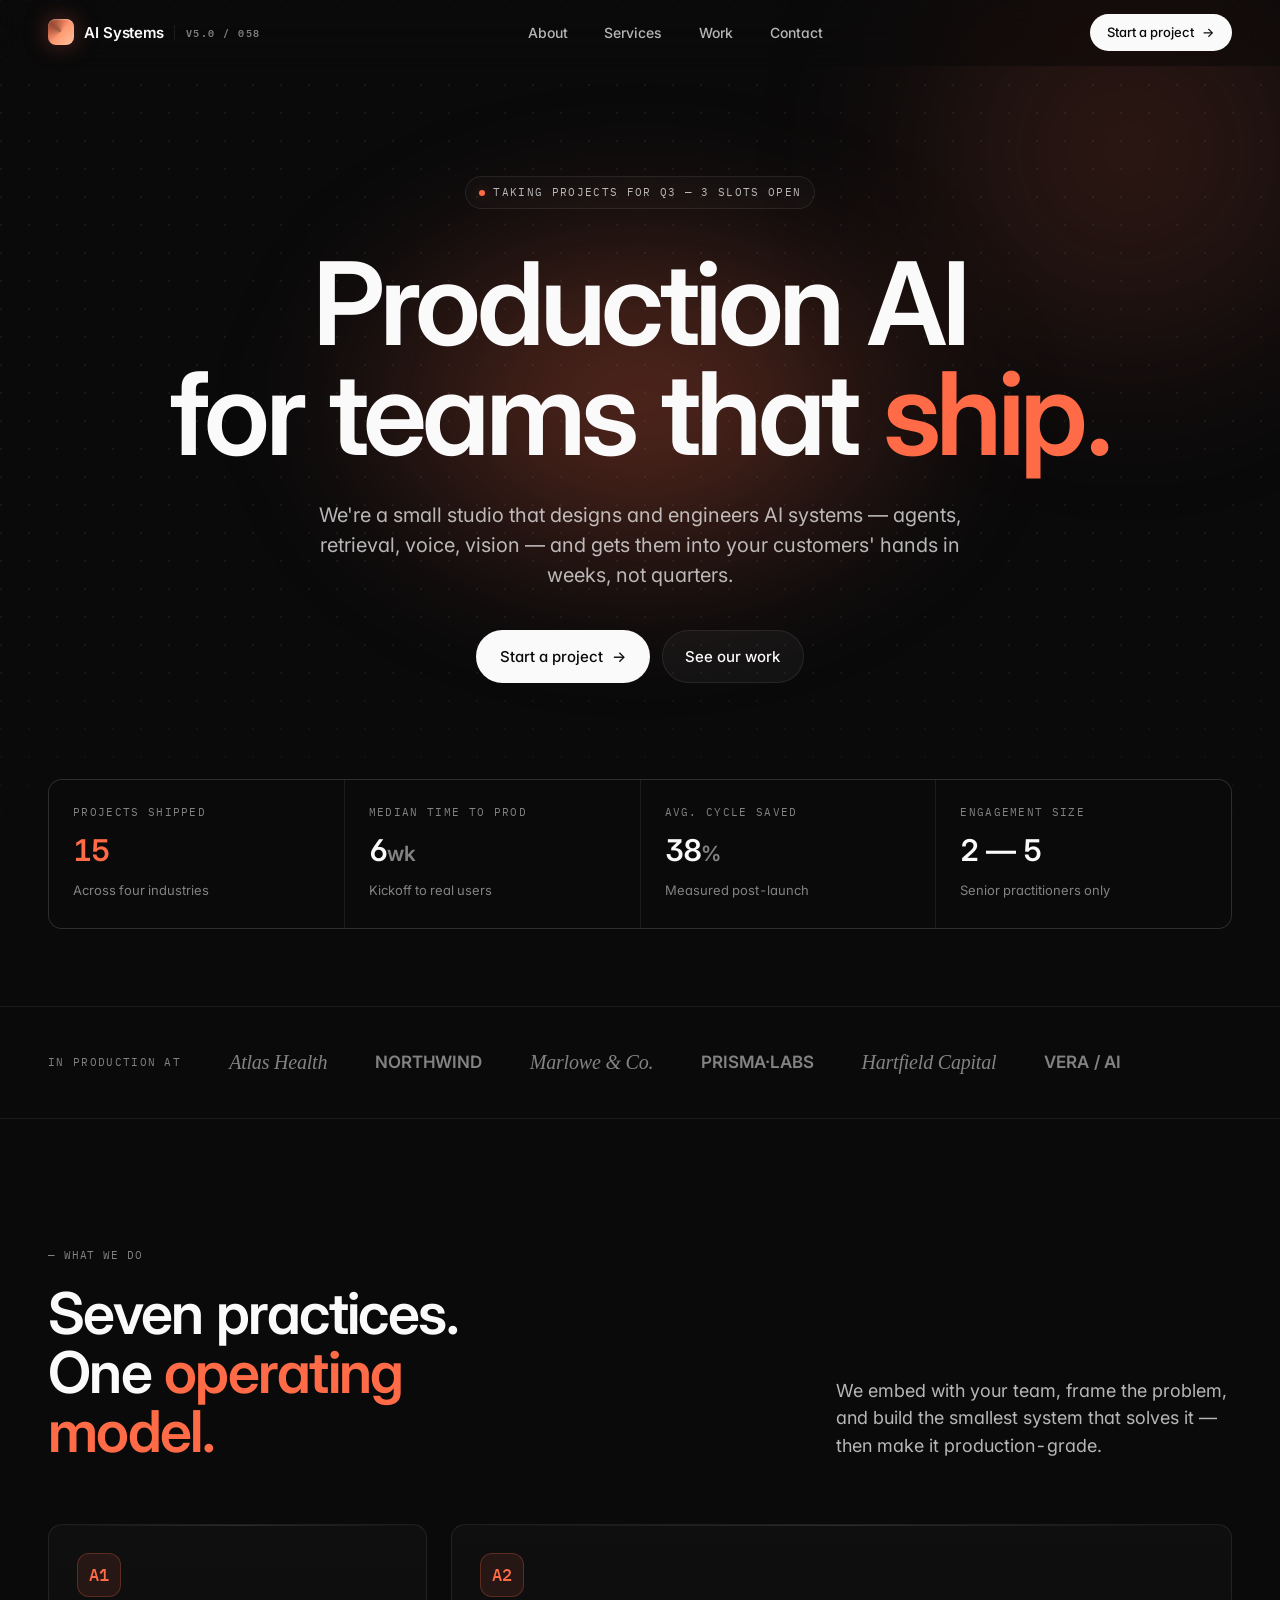
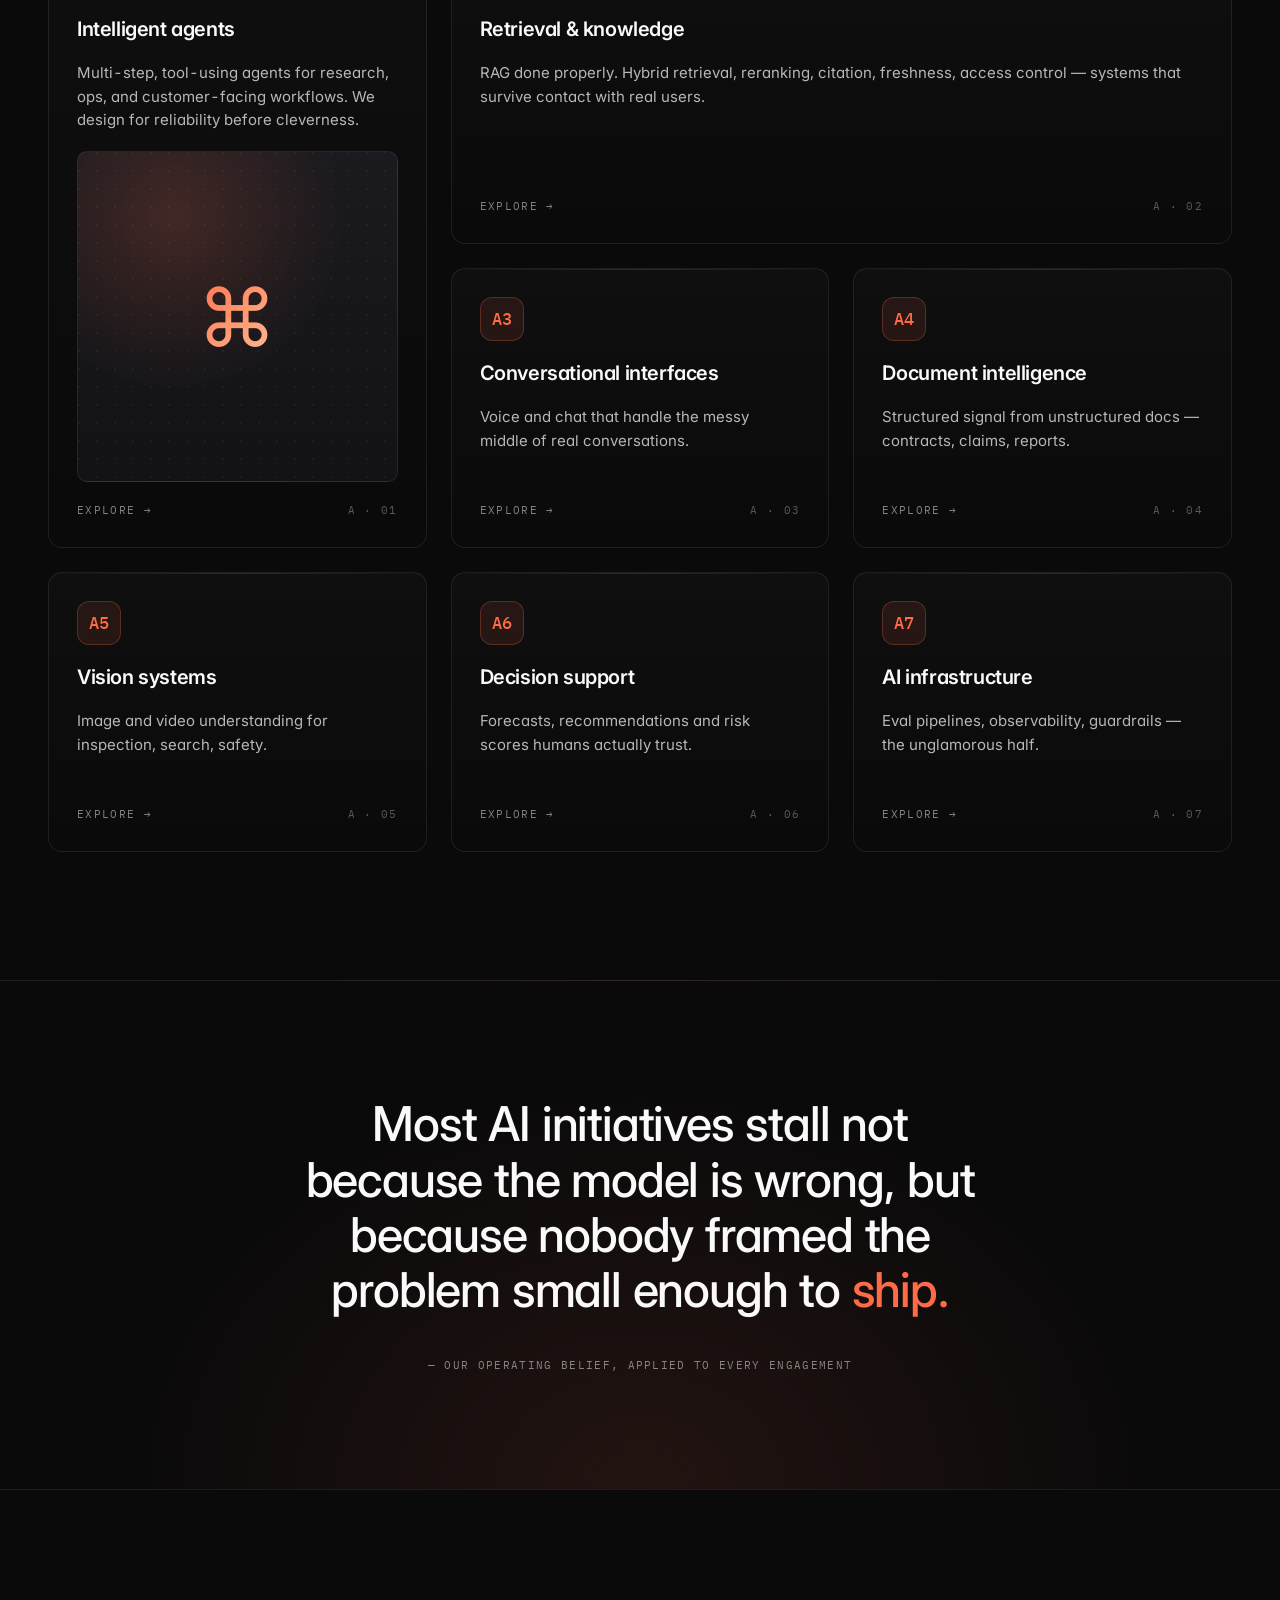
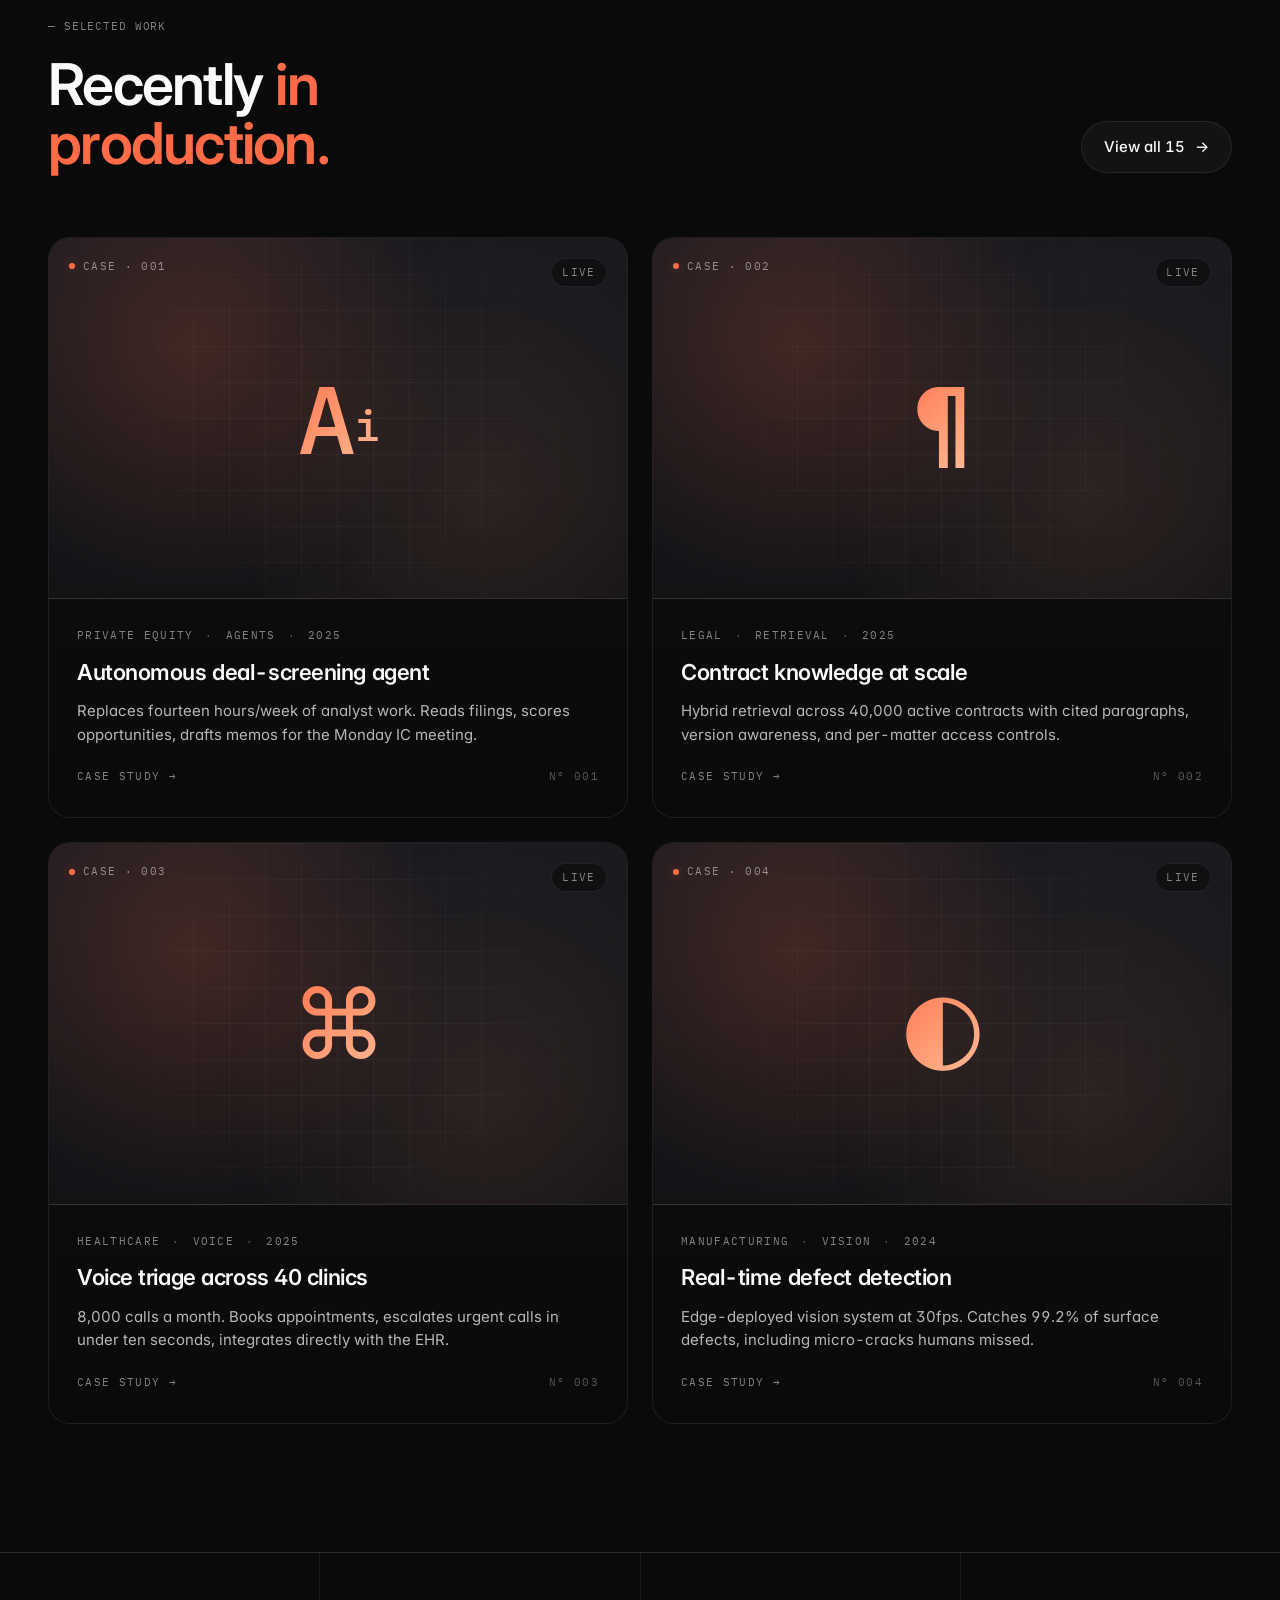
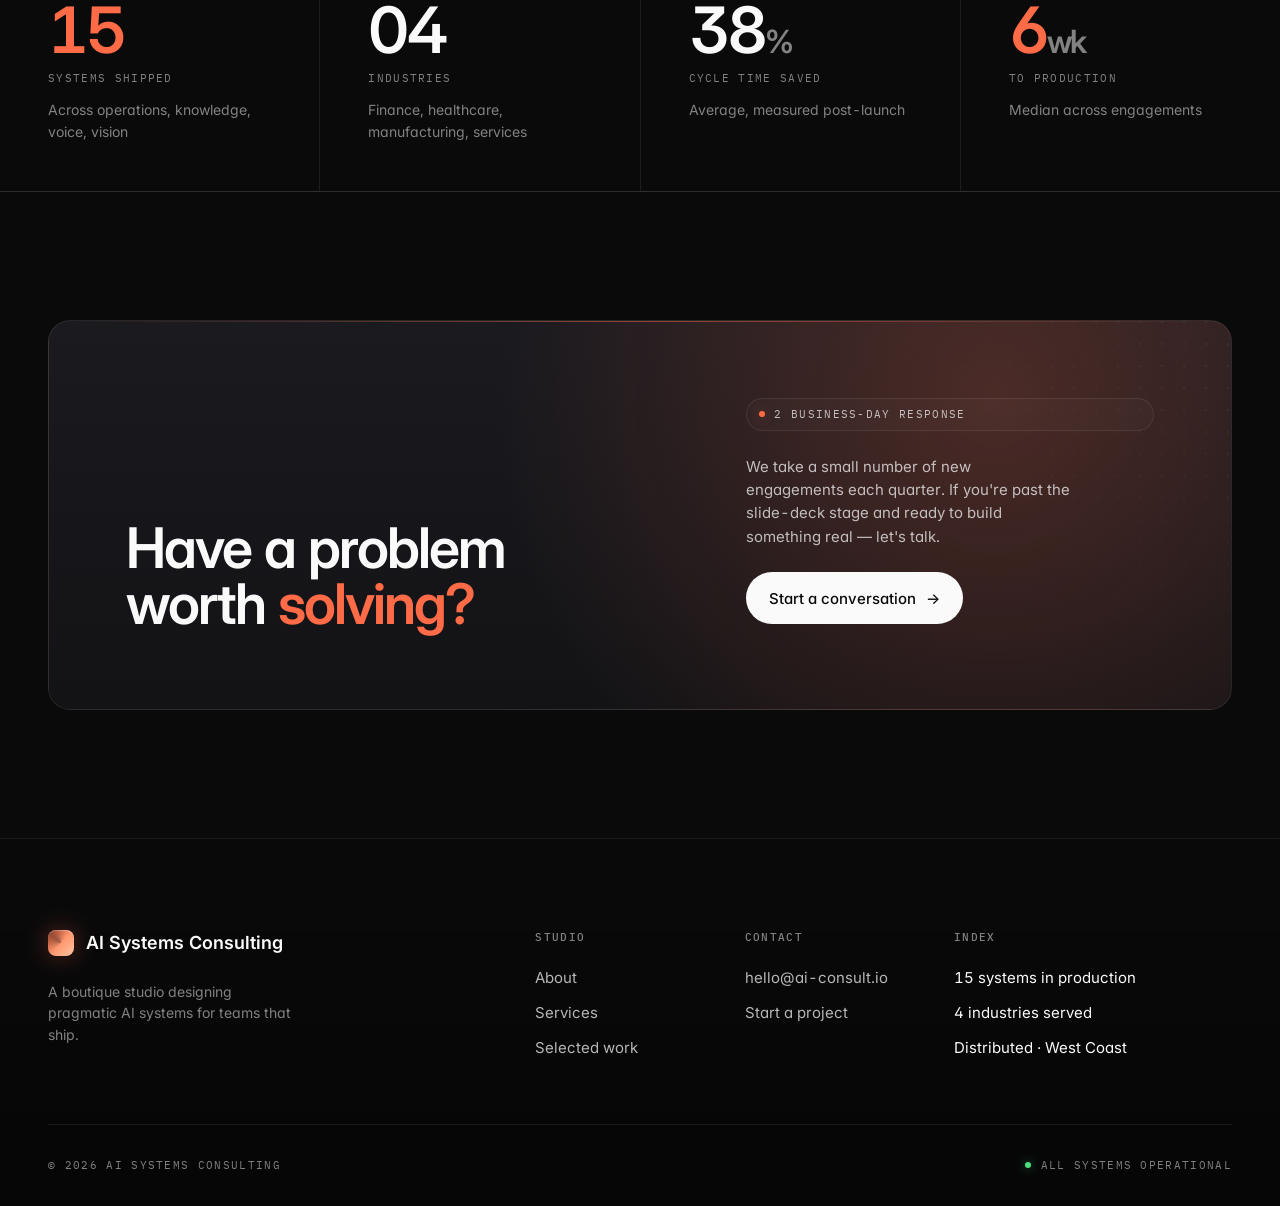
==== commit d9fd574b: "Studio Dark v5.0 — Inter × Plex Mono, coral on ink, glass surfaces" ====
--- a/index.html
+++ b/index.html
@@ -3,8 +3,8 @@
 <head>
 <meta charset="UTF-8">
 <meta name="viewport" content="width=device-width, initial-scale=1.0">
-<title>AI Systems Consulting — Boutique studio for production AI</title>
-<meta name="description" content="A small consulting studio designing pragmatic, production-ready AI systems for teams that ship.">
+<title>AI Systems Consulting — Production AI for teams that ship</title>
+<meta name="description" content="A boutique consulting studio designing pragmatic, production-grade AI systems.">
 <link rel="preconnect" href="https://fonts.googleapis.com">
 <link rel="preconnect" href="https://fonts.gstatic.com" crossorigin>
 <link rel="stylesheet" href="assets/css/styles.css">
@@ -14,247 +14,319 @@
 <nav class="nav">
   <div class="nav-inner">
     <a href="index.html" class="brand">
+      <span class="brand-logo"></span>
       <span>AI Systems</span>
-      <span class="brand-mark">EST · 2024</span>
+      <span class="brand-tag">v5.0 / 058</span>
     </a>
     <div class="nav-links">
-      <a href="about.html"><span class="num">01</span>About</a>
-      <a href="services.html"><span class="num">02</span>Services</a>
-      <a href="projects.html"><span class="num">03</span>Work</a>
-      <a href="contact.html"><span class="num">04</span>Contact</a>
-    </div>
-    <a href="contact.html" class="nav-cta">Start a project <span>→</span></a>
+      <a href="about.html">About</a>
+      <a href="services.html">Services</a>
+      <a href="projects.html">Work</a>
+      <a href="contact.html">Contact</a>
+    </div>
+    <a href="contact.html" class="nav-cta">Start a project <span class="arr">→</span></a>
   </div>
 </nav>
 
-<!-- HERO ============================================================== -->
+<!-- HERO -->
 <header class="hero">
-  <div class="hero-grid">
-    <div>
-      <div class="eyebrow" style="margin-bottom:2.5rem;">A consulting studio · Vol. 01</div>
-      <h1 class="hero-display">
-        Pragmatic AI<br/>
-        for teams<br/>
-        that <em>ship.</em>
-      </h1>
-    </div>
-    <aside class="hero-meta">
-      <div class="hero-meta-block">
-        <span class="label">Index</span>
-        <span class="value">A small studio designing production AI systems — agents, copilots, data pipelines, retrieval — across operations, customer experience, and decision-making.</span>
-      </div>
-      <div class="hero-meta-block">
-        <span class="label">Approach</span>
-        <span class="value">Tightly scoped. Measured. Built to run. We don't sell pilots — we ship working systems.</span>
-      </div>
-    </aside>
-  </div>
-
-  <div class="hero-foot">
-    <div class="left">
-      <div class="meta-pair"><span class="k">15</span><span class="v">projects shipped</span></div>
-      <div class="meta-pair"><span class="k">04</span><span class="v">verticals</span></div>
-      <div class="meta-pair"><span class="k">∞</span><span class="v">hours reclaimed</span></div>
-    </div>
-    <a href="projects.html" class="btn btn-ghost">See selected work <span class="arrow">→</span></a>
+  <div class="hero-orb"></div>
+  <div class="hero-inner">
+    <div class="hero-top reveal">
+      <span class="tag"><span class="dot"></span> Taking projects for Q3 — 3 slots open</span>
+    </div>
+    <h1 class="hero-headline reveal">
+      Production AI<br/>for teams that <span class="accent">ship.</span>
+    </h1>
+    <p class="hero-sub reveal">
+      We're a small studio that designs and engineers AI systems — agents, retrieval, voice, vision — and gets them into your customers' hands in weeks, not quarters.
+    </p>
+    <div class="hero-actions reveal">
+      <a href="contact.html" class="btn btn-primary">Start a project <span class="arr">→</span></a>
+      <a href="projects.html" class="btn btn-ghost">See our work</a>
+    </div>
+
+    <div class="hero-meta-row reveal">
+      <div>
+        <span class="k">Projects shipped</span>
+        <span class="v"><em>15</em></span>
+        <span class="s">Across four industries</span>
+      </div>
+      <div>
+        <span class="k">Median time to prod</span>
+        <span class="v">6<span style="color:var(--ink-3);font-size:0.7em;">wk</span></span>
+        <span class="s">Kickoff to real users</span>
+      </div>
+      <div>
+        <span class="k">Avg. cycle saved</span>
+        <span class="v">38<span style="color:var(--ink-3);font-size:0.7em;">%</span></span>
+        <span class="s">Measured post-launch</span>
+      </div>
+      <div>
+        <span class="k">Engagement size</span>
+        <span class="v">2 — 5</span>
+        <span class="s">Senior practitioners only</span>
+      </div>
+    </div>
   </div>
 </header>
 
-<!-- MARQUEE ============================================================= -->
-<section class="marquee" aria-hidden="true">
-  <div class="marquee-track">
-    <span class="marquee-item">Retrieval-augmented generation</span>
-    <span class="marquee-item">Agentic workflows</span>
-    <span class="marquee-item">Document intelligence</span>
-    <span class="marquee-item">Voice & conversation</span>
-    <span class="marquee-item">Vision systems</span>
-    <span class="marquee-item">Decision support</span>
-    <span class="marquee-item">Operations automation</span>
-  </div>
-</section>
-
-<!-- WHAT WE DO ========================================================== -->
-<section class="section" id="services">
-  <div class="section-head reveal">
-    <div class="sh-left">
-      <span class="sh-num">§ 02 — Practice</span>
-      <h2 class="sh-title">What the studio <em style="font-style:italic;">does.</em></h2>
-    </div>
-    <p class="sh-right">Seven disciplines, one operating model. We embed with your team, frame the problem, and build the smallest system that solves it — then make it production-grade.</p>
-  </div>
-
-  <div class="index-list reveal">
-    <a class="index-row" href="services.html">
-      <span class="ir-num">A · 01</span>
-      <h3 class="ir-title"><em>Intelligent</em> Agents</h3>
-      <p class="ir-desc">Multi-step, tool-using agents for research, operations and customer workflows.</p>
-      <div class="ir-meta"><span class="tag">Strategy · Build</span><span class="arrow-link">Read →</span></div>
-    </a>
-    <a class="index-row" href="services.html">
-      <span class="ir-num">A · 02</span>
-      <h3 class="ir-title">Retrieval & <em>Knowledge</em></h3>
-      <p class="ir-desc">RAG systems that surface the right document, the right paragraph, every time.</p>
-      <div class="ir-meta"><span class="tag">Data · Infra</span><span class="arrow-link">Read →</span></div>
-    </a>
-    <a class="index-row" href="services.html">
-      <span class="ir-num">A · 03</span>
-      <h3 class="ir-title">Conversational <em>Interfaces</em></h3>
-      <p class="ir-desc">Voice and chat assistants that handle real conversations — not scripted demos.</p>
-      <div class="ir-meta"><span class="tag">Product · UX</span><span class="arrow-link">Read →</span></div>
-    </a>
-    <a class="index-row" href="services.html">
-      <span class="ir-num">A · 04</span>
-      <h3 class="ir-title">Document <em>Intelligence</em></h3>
-      <p class="ir-desc">Extract structured signal from contracts, invoices, reports, claims.</p>
-      <div class="ir-meta"><span class="tag">Data · ML</span><span class="arrow-link">Read →</span></div>
-    </a>
-    <a class="index-row" href="services.html">
-      <span class="ir-num">A · 05</span>
-      <h3 class="ir-title">Vision <em>Systems</em></h3>
-      <p class="ir-desc">Image and video understanding for inspection, search, moderation.</p>
-      <div class="ir-meta"><span class="tag">Vision · Edge</span><span class="arrow-link">Read →</span></div>
-    </a>
-    <a class="index-row" href="services.html">
-      <span class="ir-num">A · 06</span>
-      <h3 class="ir-title">Decision <em>Support</em></h3>
-      <p class="ir-desc">Forecasts, recommendations and risk scores that humans actually trust.</p>
-      <div class="ir-meta"><span class="tag">ML · Analytics</span><span class="arrow-link">Read →</span></div>
-    </a>
-    <a class="index-row" href="services.html">
-      <span class="ir-num">A · 07</span>
-      <h3 class="ir-title">AI <em>Infrastructure</em></h3>
-      <p class="ir-desc">Eval pipelines, observability, guardrails. The unglamorous half that keeps AI honest.</p>
-      <div class="ir-meta"><span class="tag">Platform · Ops</span><span class="arrow-link">Read →</span></div>
-    </a>
-  </div>
-</section>
-
-<!-- MANIFESTO =========================================================== -->
-<section class="manifesto reveal">
-  <p class="manifesto-quote">
-    Most AI initiatives <em>stall</em> not because the model is wrong, but because nobody framed the problem small enough to <em>ship.</em>
-  </p>
-  <div class="manifesto-cite">
-    <span class="qmark">"</span>
-    <div class="text">— Our operating belief, applied to every engagement. Smaller scope. Tighter loop. Real users by week four.</div>
-  </div>
-</section>
-
-<!-- SELECTED WORK ======================================================= -->
+<!-- LOGOS / proof -->
+<section class="logos reveal">
+  <div class="logos-inner">
+    <span class="logos-label">In production at</span>
+    <div class="logos-track">
+      <span class="logo-item serif">Atlas Health</span>
+      <span class="logo-item">NORTHWIND</span>
+      <span class="logo-item serif">Marlowe & Co.</span>
+      <span class="logo-item">PRISMA·LABS</span>
+      <span class="logo-item serif">Hartfield Capital</span>
+      <span class="logo-item">VERA / AI</span>
+    </div>
+  </div>
+</section>
+
+<!-- SERVICES (bento) -->
 <section class="section">
-  <div class="section-head reveal">
-    <div class="sh-left">
-      <span class="sh-num">§ 03 — Selected Work</span>
-      <h2 class="sh-title">Recently <em>in production.</em></h2>
-    </div>
-    <p class="sh-right">A cross-section of systems we've shipped this year. Each one runs on real data, for real teams, with measurable outcomes.</p>
-  </div>
-
-  <div class="feature-grid">
-    <article class="feature reveal">
-      <div class="feature-card-img">
-        <span class="corner-tag">FT · 001</span>
-        <span class="pictogram">A<sub style="font-size:0.4em;vertical-align:0.6em;">i</sub></span>
-      </div>
-      <div class="feature-meta"><span class="num">001</span><span class="cat">Operations · Agents</span></div>
-      <h3 class="feature-title"><em>Autonomous</em> research agent for a private equity firm.</h3>
-      <p class="feature-desc">Replaces 14 hours/week of manual deal screening. Reads filings, scores opportunities, drafts memos.</p>
-      <a href="projects.html" class="feature-link">Case study</a>
-    </article>
-
-    <article class="feature reveal">
-      <div class="feature-card-img" style="background:#1A1A1A;">
-        <span class="corner-tag">FT · 002</span>
-        <span class="pictogram" style="color:#D64A2C;">¶</span>
-      </div>
-      <div class="feature-meta"><span class="num">002</span><span class="cat">Knowledge · RAG</span></div>
-      <h3 class="feature-title">Legal <em>knowledge</em> retrieval over 40k contracts.</h3>
-      <p class="feature-desc">Sub-second semantic search across a decade of agreements, with cited paragraphs and confidence ranges.</p>
-      <a href="projects.html" class="feature-link">Case study</a>
-    </article>
-
-    <article class="feature reveal">
-      <div class="feature-card-img">
-        <span class="corner-tag">FT · 003</span>
-        <span class="pictogram" style="font-family:'JetBrains Mono',monospace;font-style:normal;">⌘</span>
-      </div>
-      <div class="feature-meta"><span class="num">003</span><span class="cat">Customer · Voice</span></div>
-      <h3 class="feature-title">Voice <em>triage</em> for a regional healthcare network.</h3>
-      <p class="feature-desc">Routes 8,000 calls/month, handles intake, schedules follow-ups. Average handle time down 38%.</p>
-      <a href="projects.html" class="feature-link">Case study</a>
-    </article>
-
-    <article class="feature reveal">
-      <div class="feature-card-img" style="background:#1A1A1A;">
-        <span class="corner-tag">FT · 004</span>
-        <span class="pictogram" style="color:#D64A2C;">◐</span>
-      </div>
-      <div class="feature-meta"><span class="num">004</span><span class="cat">Vision · Quality</span></div>
-      <h3 class="feature-title">Real-time <em>defect</em> detection on a manufacturing line.</h3>
-      <p class="feature-desc">Edge-deployed vision system catches 99.2% of surface defects. Replaced a four-person QA station.</p>
-      <a href="projects.html" class="feature-link">Case study</a>
-    </article>
-  </div>
-
-  <div style="margin-top:clamp(3rem,5vw,4rem);padding-top:1.5rem;border-top:1px solid var(--rule);display:flex;justify-content:space-between;align-items:baseline;flex-wrap:wrap;gap:1rem;" class="reveal">
-    <span class="mono">Index — 04 of 15 shown</span>
-    <a href="projects.html" class="btn btn-ghost">View the full index <span class="arrow">→</span></a>
-  </div>
-</section>
-
-<!-- STATS =============================================================== -->
-<section class="stats reveal">
-  <div class="stat"><div class="num"><em>15</em></div><div class="label">Systems shipped</div><div class="sub">Across operations, knowledge, voice and vision.</div></div>
-  <div class="stat"><div class="num">04</div><div class="label">Industries served</div><div class="sub">Finance, healthcare, manufacturing, professional services.</div></div>
-  <div class="stat"><div class="num">38<span style="font-size:0.5em;">%</span></div><div class="label">Avg. cycle time saved</div><div class="sub">Measured across deployed engagements, post-launch.</div></div>
-  <div class="stat"><div class="num"><em>6</em>wk</div><div class="label">Median time to production</div><div class="sub">From kickoff to first real users on the system.</div></div>
-</section>
-
-<!-- CTA ================================================================= -->
+  <div class="section-inner">
+    <div class="section-head reveal">
+      <div class="sh-left">
+        <span class="mono">— What we do</span>
+        <h2>Seven practices.<br/>One <span class="accent">operating model.</span></h2>
+      </div>
+      <p class="sh-desc">We embed with your team, frame the problem, and build the smallest system that solves it — then make it production-grade.</p>
+    </div>
+
+    <div class="bento">
+
+      <article class="card tall reveal">
+        <div class="card-icon">A1</div>
+        <h3 class="card-title">Intelligent agents</h3>
+        <p class="card-desc">Multi-step, tool-using agents for research, ops, and customer-facing workflows. We design for reliability before cleverness.</p>
+        <div class="visual"><span class="glyph">⌘</span></div>
+        <div class="card-foot">
+          <a href="services.html" class="card-link">Explore →</a>
+          <span class="card-num">A · 01</span>
+        </div>
+      </article>
+
+      <article class="card feat reveal">
+        <div class="card-icon">A2</div>
+        <h3 class="card-title">Retrieval & knowledge</h3>
+        <p class="card-desc">RAG done properly. Hybrid retrieval, reranking, citation, freshness, access control — systems that survive contact with real users.</p>
+        <div class="card-foot">
+          <a href="services.html" class="card-link">Explore →</a>
+          <span class="card-num">A · 02</span>
+        </div>
+      </article>
+
+      <article class="card reveal">
+        <div class="card-icon">A3</div>
+        <h3 class="card-title">Conversational interfaces</h3>
+        <p class="card-desc">Voice and chat that handle the messy middle of real conversations.</p>
+        <div class="card-foot">
+          <a href="services.html" class="card-link">Explore →</a>
+          <span class="card-num">A · 03</span>
+        </div>
+      </article>
+
+      <article class="card reveal">
+        <div class="card-icon">A4</div>
+        <h3 class="card-title">Document intelligence</h3>
+        <p class="card-desc">Structured signal from unstructured docs — contracts, claims, reports.</p>
+        <div class="card-foot">
+          <a href="services.html" class="card-link">Explore →</a>
+          <span class="card-num">A · 04</span>
+        </div>
+      </article>
+
+      <article class="card reveal">
+        <div class="card-icon">A5</div>
+        <h3 class="card-title">Vision systems</h3>
+        <p class="card-desc">Image and video understanding for inspection, search, safety.</p>
+        <div class="card-foot">
+          <a href="services.html" class="card-link">Explore →</a>
+          <span class="card-num">A · 05</span>
+        </div>
+      </article>
+
+      <article class="card reveal">
+        <div class="card-icon">A6</div>
+        <h3 class="card-title">Decision support</h3>
+        <p class="card-desc">Forecasts, recommendations and risk scores humans actually trust.</p>
+        <div class="card-foot">
+          <a href="services.html" class="card-link">Explore →</a>
+          <span class="card-num">A · 06</span>
+        </div>
+      </article>
+
+      <article class="card reveal">
+        <div class="card-icon">A7</div>
+        <h3 class="card-title">AI infrastructure</h3>
+        <p class="card-desc">Eval pipelines, observability, guardrails — the unglamorous half.</p>
+        <div class="card-foot">
+          <a href="services.html" class="card-link">Explore →</a>
+          <span class="card-num">A · 07</span>
+        </div>
+      </article>
+
+    </div>
+  </div>
+</section>
+
+<!-- QUOTE -->
+<section class="quote-block reveal">
+  <div class="quote-inner">
+    <p class="quote-text">
+      Most AI initiatives stall not because the model is wrong, but because nobody framed the problem small enough to <span class="accent">ship.</span>
+    </p>
+    <div class="quote-cite">— Our operating belief, applied to every engagement</div>
+  </div>
+</section>
+
+<!-- WORK -->
+<section class="section">
+  <div class="section-inner">
+    <div class="section-head reveal">
+      <div class="sh-left">
+        <span class="mono">— Selected work</span>
+        <h2>Recently <span class="accent">in production.</span></h2>
+      </div>
+      <a href="projects.html" class="btn btn-ghost">View all 15 <span class="arr">→</span></a>
+    </div>
+
+    <div class="work-grid">
+
+      <article class="work-card reveal">
+        <div class="work-visual">
+          <span class="work-corner"><span class="dot"></span> Case · 001</span>
+          <span class="work-status">Live</span>
+          <span class="work-glyph">A<sub style="font-size:0.45em;vertical-align:0.3em;">i</sub></span>
+        </div>
+        <div class="work-body">
+          <div class="work-meta"><span class="m">Private Equity</span><span class="m">Agents</span><span class="m">2025</span></div>
+          <h3 class="work-title">Autonomous deal-screening agent</h3>
+          <p class="work-desc">Replaces fourteen hours/week of analyst work. Reads filings, scores opportunities, drafts memos for the Monday IC meeting.</p>
+          <div class="work-foot">
+            <a href="projects.html" class="card-link">Case study →</a>
+            <span class="card-num">N° 001</span>
+          </div>
+        </div>
+      </article>
+
+      <article class="work-card reveal">
+        <div class="work-visual">
+          <span class="work-corner"><span class="dot"></span> Case · 002</span>
+          <span class="work-status">Live</span>
+          <span class="work-glyph">¶</span>
+        </div>
+        <div class="work-body">
+          <div class="work-meta"><span class="m">Legal</span><span class="m">Retrieval</span><span class="m">2025</span></div>
+          <h3 class="work-title">Contract knowledge at scale</h3>
+          <p class="work-desc">Hybrid retrieval across 40,000 active contracts with cited paragraphs, version awareness, and per-matter access controls.</p>
+          <div class="work-foot">
+            <a href="projects.html" class="card-link">Case study →</a>
+            <span class="card-num">N° 002</span>
+          </div>
+        </div>
+      </article>
+
+      <article class="work-card reveal">
+        <div class="work-visual">
+          <span class="work-corner"><span class="dot"></span> Case · 003</span>
+          <span class="work-status">Live</span>
+          <span class="work-glyph">⌘</span>
+        </div>
+        <div class="work-body">
+          <div class="work-meta"><span class="m">Healthcare</span><span class="m">Voice</span><span class="m">2025</span></div>
+          <h3 class="work-title">Voice triage across 40 clinics</h3>
+          <p class="work-desc">8,000 calls a month. Books appointments, escalates urgent calls in under ten seconds, integrates directly with the EHR.</p>
+          <div class="work-foot">
+            <a href="projects.html" class="card-link">Case study →</a>
+            <span class="card-num">N° 003</span>
+          </div>
+        </div>
+      </article>
+
+      <article class="work-card reveal">
+        <div class="work-visual">
+          <span class="work-corner"><span class="dot"></span> Case · 004</span>
+          <span class="work-status">Live</span>
+          <span class="work-glyph">◐</span>
+        </div>
+        <div class="work-body">
+          <div class="work-meta"><span class="m">Manufacturing</span><span class="m">Vision</span><span class="m">2024</span></div>
+          <h3 class="work-title">Real-time defect detection</h3>
+          <p class="work-desc">Edge-deployed vision system at 30fps. Catches 99.2% of surface defects, including micro-cracks humans missed.</p>
+          <div class="work-foot">
+            <a href="projects.html" class="card-link">Case study →</a>
+            <span class="card-num">N° 004</span>
+          </div>
+        </div>
+      </article>
+
+    </div>
+  </div>
+</section>
+
+<!-- STATS -->
+<section class="stats-strip reveal">
+  <div><span class="stat-num"><span class="accent">15</span></span><span class="stat-label">Systems shipped</span><span class="stat-sub">Across operations, knowledge, voice, vision</span></div>
+  <div><span class="stat-num">04</span><span class="stat-label">Industries</span><span class="stat-sub">Finance, healthcare, manufacturing, services</span></div>
+  <div><span class="stat-num">38<span style="color:var(--ink-3);font-size:0.5em;">%</span></span><span class="stat-label">Cycle time saved</span><span class="stat-sub">Average, measured post-launch</span></div>
+  <div><span class="stat-num"><span class="accent">6</span><span style="color:var(--ink-3);font-size:0.5em;">wk</span></span><span class="stat-label">To production</span><span class="stat-sub">Median across engagements</span></div>
+</section>
+
+<!-- CTA -->
 <section class="cta reveal">
-  <div class="cta-grid">
-    <h2 class="cta-head">Have a problem <em>worth solving?</em></h2>
-    <div class="cta-right">
-      <span class="eyebrow">Get in touch</span>
-      <p>We take on a small number of engagements each quarter. If you're past the slide-deck stage and ready to build something real, let's talk.</p>
-      <a href="contact.html" class="btn btn-primary">Start a conversation <span class="arrow">→</span></a>
-    </div>
-  </div>
-</section>
-
+  <div class="cta-card">
+    <div class="cta-grid">
+      <h2 class="cta-head">Have a problem<br/>worth <span class="accent">solving?</span></h2>
+      <div class="cta-right">
+        <span class="tag"><span class="dot"></span> 2 business-day response</span>
+        <p>We take a small number of new engagements each quarter. If you're past the slide-deck stage and ready to build something real — let's talk.</p>
+        <div><a href="contact.html" class="btn btn-primary">Start a conversation <span class="arr">→</span></a></div>
+      </div>
+    </div>
+  </div>
+</section>
+
+<!-- FOOTER -->
 <footer class="footer">
-  <div class="footer-grid">
-    <div class="footer-brand">
-      <div class="b-mark">AI Systems<br/><em style="font-style:italic;color:var(--accent);">Consulting.</em></div>
-      <div class="b-tag">A boutique studio designing pragmatic AI systems for teams that ship.</div>
-    </div>
-    <div>
-      <h5>Studio</h5>
-      <ul>
-        <li><a href="about.html">About</a></li>
-        <li><a href="services.html">Services</a></li>
-        <li><a href="projects.html">Selected work</a></li>
-      </ul>
-    </div>
-    <div>
-      <h5>Contact</h5>
-      <ul>
-        <li><a href="mailto:hello@ai-consult.io">hello@ai-consult.io</a></li>
-        <li><a href="contact.html">Start a project</a></li>
-      </ul>
-    </div>
-    <div>
-      <h5>Index</h5>
-      <ul>
-        <li>15 projects in production</li>
-        <li>Built across 12 months</li>
-        <li>For teams of 2–200</li>
-      </ul>
-    </div>
-  </div>
-  <div class="footer-bottom">
-    <span>© 2026 AI Systems Consulting · All rights reserved</span>
-    <span>Designed with intent</span>
+  <div class="footer-inner">
+    <div class="footer-grid">
+      <div class="footer-brand">
+        <div class="b-mark"><span class="brand-logo"></span><span class="name">AI Systems Consulting</span></div>
+        <span class="b-tag">A boutique studio designing pragmatic AI systems for teams that ship.</span>
+      </div>
+      <div>
+        <h5>Studio</h5>
+        <ul>
+          <li><a href="about.html">About</a></li>
+          <li><a href="services.html">Services</a></li>
+          <li><a href="projects.html">Selected work</a></li>
+        </ul>
+      </div>
+      <div>
+        <h5>Contact</h5>
+        <ul>
+          <li><a href="mailto:hello@ai-consult.io">hello@ai-consult.io</a></li>
+          <li><a href="contact.html">Start a project</a></li>
+        </ul>
+      </div>
+      <div>
+        <h5>Index</h5>
+        <ul>
+          <li>15 systems in production</li>
+          <li>4 industries served</li>
+          <li>Distributed · West Coast</li>
+        </ul>
+      </div>
+    </div>
+    <div class="footer-bottom">
+      <span>© 2026 AI Systems Consulting</span>
+      <span class="status"><span class="dot"></span> All systems operational</span>
+    </div>
   </div>
 </footer>
 
--- a/assets/css/styles.css
+++ b/assets/css/styles.css
@@ -1,482 +1,568 @@
 /* ==========================================================================
-   AI Systems Consulting — Editorial Design System
-   v4.0 · Bone / Ink / Vermillion
+   AI Systems Consulting — Studio Dark
+   v5.0 · Ink canvas / coral accent / glass surfaces
    ========================================================================== */
 
-@import url('https://fonts.googleapis.com/css2?family=Instrument+Serif:ital@0;1&family=Inter:wght@400;500;600;700&family=JetBrains+Mono:wght@400;500&display=swap');
+@import url('https://fonts.googleapis.com/css2?family=Inter:wght@400;500;600;700;800&family=IBM+Plex+Mono:wght@400;500&display=swap');
 
 :root {
-  /* Color — restrained, editorial */
-  --bone:        #F4F1EA;
-  --bone-2:      #ECE7DC;
-  --bone-3:      #E4DDCC;
-  --ink:         #0E0E0E;
-  --ink-2:       #1C1C1C;
-  --graphite:    #6B6B6B;
-  --graphite-2:  #9A9A9A;
-  --rule:        #1C1C1C;
-  --rule-soft:   rgba(14, 14, 14, 0.12);
-  --accent:      #D64A2C;   /* vermillion */
-  --accent-deep: #B53A1F;
-  --paper:       #FFFFFF;
-
-  /* Type */
-  --serif: 'Instrument Serif', 'Times New Roman', serif;
-  --sans:  'Inter', -apple-system, BlinkMacSystemFont, sans-serif;
-  --mono:  'JetBrains Mono', ui-monospace, monospace;
-
-  /* Scale — modular, restrained */
-  --fs-mono:   0.6875rem;   /* 11px metadata */
-  --fs-small:  0.8125rem;   /* 13px */
-  --fs-body:   1rem;        /* 16px */
-  --fs-lead:   1.1875rem;   /* 19px */
-  --fs-h4:     1.5rem;
-  --fs-h3:     2rem;
-  --fs-h2:     clamp(2.5rem, 5vw, 4rem);
-  --fs-h1:     clamp(3.5rem, 9vw, 8rem);
-  --fs-display:clamp(4.5rem, 12vw, 11rem);
-
-  /* Space */
+  --bg:           #0A0A0B;
+  --bg-2:         #0F0F11;
+  --surface:      #131316;
+  --surface-2:    #1A1A1F;
+  --line:         rgba(255, 255, 255, 0.08);
+  --line-2:       rgba(255, 255, 255, 0.14);
+  --line-strong:  rgba(255, 255, 255, 0.22);
+
+  --ink:          #FAFAFA;
+  --ink-2:        rgba(250, 250, 250, 0.72);
+  --ink-3:        rgba(250, 250, 250, 0.50);
+  --ink-4:        rgba(250, 250, 250, 0.32);
+
+  --coral:        #FF6B47;
+  --coral-deep:   #E5573A;
+  --coral-glow:   rgba(255, 107, 71, 0.35);
+  --coral-soft:   rgba(255, 107, 71, 0.10);
+
+  --gradient-warm: linear-gradient(135deg, #FF6B47 0%, #FF9870 50%, #FFC4A1 100%);
+
+  --sans: 'Inter', -apple-system, BlinkMacSystemFont, sans-serif;
+  --mono: 'IBM Plex Mono', ui-monospace, monospace;
+
+  --fs-mono:   0.6875rem;
+  --fs-small:  0.8125rem;
+  --fs-body:   0.9375rem;
+  --fs-lead:   1.125rem;
+  --fs-h3:     1.75rem;
+  --fs-h2:     clamp(2.25rem, 4.5vw, 3.75rem);
+  --fs-h1:     clamp(3rem, 7vw, 6rem);
+  --fs-display:clamp(3.5rem, 9vw, 8.5rem);
+
+  --page-pad:  clamp(1.25rem, 4vw, 3rem);
   --gutter:    1.5rem;
-  --page-pad:  clamp(1.25rem, 4vw, 3rem);
   --section-y: clamp(5rem, 10vw, 9rem);
-}
-
-/* Reset ------------------------------------------------------------------ */
-* { box-sizing: border-box; margin: 0; padding: 0; }
+  --radius-sm: 6px;
+  --radius:    14px;
+  --radius-lg: 22px;
+}
+
+*, *::before, *::after { box-sizing: border-box; margin: 0; padding: 0; }
 html { -webkit-font-smoothing: antialiased; -moz-osx-font-smoothing: grayscale; scroll-behavior: smooth; }
 body {
-  background: var(--bone);
+  background: var(--bg);
   color: var(--ink);
   font-family: var(--sans);
   font-size: var(--fs-body);
   line-height: 1.55;
   font-feature-settings: 'ss01', 'cv11', 'tnum';
   overflow-x: hidden;
-}
+  position: relative;
+}
+
+body::before {
+  content: '';
+  position: fixed; inset: 0;
+  background-image: radial-gradient(circle at 1px 1px, rgba(255,255,255,0.06) 1px, transparent 0);
+  background-size: 28px 28px;
+  pointer-events: none;
+  z-index: 0;
+  mask-image: linear-gradient(to bottom, black 0%, black 70%, transparent 100%);
+  -webkit-mask-image: linear-gradient(to bottom, black 0%, black 70%, transparent 100%);
+}
+body::after {
+  content: '';
+  position: fixed; top: -200px; right: -200px;
+  width: 700px; height: 700px;
+  background: radial-gradient(circle, var(--coral-glow), transparent 60%);
+  filter: blur(80px);
+  pointer-events: none;
+  z-index: 0;
+  opacity: 0.55;
+}
+
+main, header, section, footer, nav { position: relative; z-index: 1; }
+
 img, svg { display: block; max-width: 100%; }
 a { color: inherit; text-decoration: none; }
 button { font: inherit; cursor: pointer; border: none; background: none; color: inherit; }
-
-::selection { background: var(--accent); color: var(--bone); }
-
-/* Type primitives -------------------------------------------------------- */
-.display, .serif { font-family: var(--serif); font-weight: 400; letter-spacing: -0.015em; line-height: 0.95; }
-.mono { font-family: var(--mono); font-size: var(--fs-mono); letter-spacing: 0.08em; text-transform: uppercase; color: var(--graphite); }
-.eyebrow {
-  font-family: var(--mono);
-  font-size: var(--fs-mono);
-  letter-spacing: 0.12em;
-  text-transform: uppercase;
-  color: var(--graphite);
-  display: inline-flex;
-  align-items: center;
-  gap: 0.6rem;
-}
-.eyebrow::before {
-  content: '';
-  display: inline-block;
-  width: 1.5rem; height: 1px;
-  background: var(--accent);
-}
-.eyebrow.no-mark::before { display: none; }
-
-.lead {
-  font-family: var(--serif);
-  font-size: clamp(1.5rem, 2.6vw, 2.25rem);
-  line-height: 1.2;
-  letter-spacing: -0.01em;
-  color: var(--ink);
-  max-width: 32ch;
-}
-
+input, textarea, select { font: inherit; color: inherit; }
+
+::selection { background: var(--coral); color: var(--bg); }
+
+.mono { font-family: var(--mono); font-size: var(--fs-mono); letter-spacing: 0.08em; text-transform: uppercase; color: var(--ink-3); }
+
+.tag {
+  display: inline-flex; align-items: center; gap: 0.55rem;
+  font-family: var(--mono); font-size: var(--fs-mono);
+  letter-spacing: 0.12em; text-transform: uppercase;
+  color: var(--ink-2);
+  padding: 0.45rem 0.8rem;
+  border: 1px solid var(--line);
+  border-radius: 999px;
+  background: rgba(255,255,255,0.02);
+}
+.tag .dot {
+  width: 6px; height: 6px; border-radius: 50%;
+  background: var(--coral);
+  box-shadow: 0 0 12px var(--coral-glow);
+  animation: pulse 2.2s ease-in-out infinite;
+}
+@keyframes pulse {
+  0%, 100% { opacity: 1; transform: scale(1); }
+  50%      { opacity: 0.55; transform: scale(0.85); }
+}
+
+.gradient-text {
+  background: var(--gradient-warm);
+  -webkit-background-clip: text;
+  background-clip: text;
+  -webkit-text-fill-color: transparent;
+  color: transparent;
+}
+
+h1, h2, h3, h4 { font-weight: 600; letter-spacing: -0.025em; line-height: 1.05; color: var(--ink); }
 p { color: var(--ink-2); }
 p + p { margin-top: 1rem; }
 
-/* Layout ---------------------------------------------------------------- */
 .wrap { width: 100%; padding: 0 var(--page-pad); }
-.grid-12 { display: grid; grid-template-columns: repeat(12, 1fr); gap: var(--gutter); }
-
-.rule { height: 1px; background: var(--rule); width: 100%; }
-.rule-soft { height: 1px; background: var(--rule-soft); width: 100%; }
-
-/* Navigation ------------------------------------------------------------ */
+
+/* Nav */
 .nav {
   position: fixed; top: 0; left: 0; right: 0; z-index: 50;
-  padding: 1.25rem var(--page-pad);
-  background: rgba(244, 241, 234, 0.85);
-  backdrop-filter: saturate(180%) blur(14px);
-  -webkit-backdrop-filter: saturate(180%) blur(14px);
+  padding: 0.85rem var(--page-pad);
+  background: rgba(10, 10, 11, 0.6);
+  backdrop-filter: saturate(180%) blur(20px);
+  -webkit-backdrop-filter: saturate(180%) blur(20px);
   border-bottom: 1px solid transparent;
-  transition: border-color 0.3s ease;
-}
-.nav.scrolled { border-bottom-color: var(--rule-soft); }
-.nav-inner { display: flex; align-items: center; justify-content: space-between; gap: 2rem; }
-
-.brand { display: flex; align-items: baseline; gap: 0.6rem; font-family: var(--serif); font-size: 1.5rem; letter-spacing: -0.01em; }
-.brand-mark { font-family: var(--mono); font-size: 0.625rem; letter-spacing: 0.15em; color: var(--graphite); text-transform: uppercase; }
-
-.nav-links { display: flex; align-items: center; gap: 2.25rem; }
-.nav-links a {
-  font-size: 0.875rem;
-  font-weight: 500;
-  color: var(--ink);
-  position: relative;
-  padding: 0.25rem 0;
-  transition: color 0.2s ease;
-}
-.nav-links a .num {
-  font-family: var(--mono);
-  font-size: 0.625rem;
-  color: var(--graphite-2);
-  margin-right: 0.4rem;
-  letter-spacing: 0.1em;
-}
-.nav-links a:hover, .nav-links a.active { color: var(--accent); }
-.nav-links a:hover .num, .nav-links a.active .num { color: var(--accent); }
+  transition: border-color 0.3s ease, background 0.3s ease;
+}
+.nav.scrolled { background: rgba(10, 10, 11, 0.85); border-bottom-color: var(--line); }
+.nav-inner { display: flex; align-items: center; justify-content: space-between; gap: 2rem; max-width: 1480px; margin: 0 auto; }
+.brand { display: inline-flex; align-items: center; gap: 0.65rem; font-size: 0.9375rem; font-weight: 600; letter-spacing: -0.01em; }
+.brand-logo {
+  width: 26px; height: 26px; border-radius: 8px;
+  background: var(--gradient-warm);
+  position: relative; overflow: hidden;
+  box-shadow: 0 0 24px var(--coral-glow), inset 0 1px 0 rgba(255,255,255,0.4);
+}
+.brand-logo::after {
+  content: ''; position: absolute; inset: 0;
+  background: conic-gradient(from 220deg, transparent 0deg, rgba(0,0,0,0.4) 90deg, transparent 180deg);
+  mix-blend-mode: multiply;
+}
+.brand-tag { font-family: var(--mono); font-size: 0.625rem; letter-spacing: 0.15em; color: var(--ink-3); text-transform: uppercase; padding-left: 0.65rem; border-left: 1px solid var(--line); }
+
+.nav-links { display: flex; align-items: center; gap: 0.4rem; }
+.nav-links a { font-size: 0.875rem; font-weight: 500; color: var(--ink-2); padding: 0.5rem 0.95rem; border-radius: 999px; transition: all 0.2s ease; }
+.nav-links a:hover { color: var(--ink); background: rgba(255,255,255,0.04); }
+.nav-links a.active { color: var(--ink); background: rgba(255,255,255,0.06); }
 
 .nav-cta {
-  font-size: 0.8125rem;
-  font-weight: 500;
-  padding: 0.65rem 1.1rem;
-  border: 1px solid var(--ink);
-  color: var(--ink);
+  display: inline-flex; align-items: center; gap: 0.5rem;
+  font-size: 0.8125rem; font-weight: 500;
+  padding: 0.55rem 1.1rem;
   border-radius: 999px;
-  transition: all 0.25s ease;
-  display: inline-flex; align-items: center; gap: 0.5rem;
-}
-.nav-cta:hover { background: var(--ink); color: var(--bone); }
-
-.nav-toggle { display: none; }
-
-/* Buttons --------------------------------------------------------------- */
+  background: var(--ink); color: var(--bg);
+  transition: all 0.2s ease;
+}
+.nav-cta:hover { background: var(--coral); color: var(--bg); box-shadow: 0 0 30px var(--coral-glow); }
+.nav-cta .arr { display: inline-block; transition: transform 0.2s; }
+.nav-cta:hover .arr { transform: translateX(2px); }
+
+/* Buttons */
 .btn {
-  display: inline-flex; align-items: center; gap: 0.65rem;
+  display: inline-flex; align-items: center; gap: 0.6rem;
   font-size: 0.9375rem; font-weight: 500;
-  padding: 0.95rem 1.5rem;
+  padding: 0.85rem 1.4rem;
   border-radius: 999px;
   transition: all 0.25s ease;
   white-space: nowrap;
-}
-.btn-primary { background: var(--ink); color: var(--bone); }
-.btn-primary:hover { background: var(--accent); transform: translateY(-1px); }
-.btn-ghost { color: var(--ink); padding-left: 0; padding-right: 0; }
-.btn-ghost .arrow { transition: transform 0.25s ease; }
-.btn-ghost:hover { color: var(--accent); }
-.btn-ghost:hover .arrow { transform: translateX(4px); }
-.arrow { display: inline-block; }
-
-/* Hero — editorial split ------------------------------------------------ */
-.hero {
-  padding: clamp(7rem, 14vw, 11rem) var(--page-pad) clamp(3rem, 6vw, 5rem);
+  border: 1px solid transparent;
+}
+.btn-primary { background: var(--ink); color: var(--bg); }
+.btn-primary:hover { background: var(--coral); box-shadow: 0 8px 32px var(--coral-glow); transform: translateY(-1px); }
+.btn-ghost { background: rgba(255,255,255,0.04); color: var(--ink); border-color: var(--line); }
+.btn-ghost:hover { background: rgba(255,255,255,0.07); border-color: var(--line-2); }
+.btn .arr { display: inline-block; transition: transform 0.2s; }
+.btn:hover .arr { transform: translateX(3px); }
+
+/* Hero */
+.hero { padding: clamp(7rem, 14vw, 11rem) var(--page-pad) clamp(3rem, 6vw, 5rem); position: relative; overflow: hidden; }
+.hero-orb {
+  position: absolute; top: 10%; left: 50%; transform: translateX(-50%);
+  width: min(900px, 90vw); height: 600px;
+  background: radial-gradient(ellipse at center, var(--coral-glow), transparent 55%);
+  filter: blur(60px);
+  pointer-events: none; z-index: 0;
+  animation: breathe 8s ease-in-out infinite;
+}
+@keyframes breathe {
+  0%, 100% { opacity: 0.55; transform: translateX(-50%) scale(1); }
+  50%      { opacity: 0.75; transform: translateX(-50%) scale(1.05); }
+}
+.hero-inner { max-width: 1480px; margin: 0 auto; position: relative; z-index: 1; }
+.hero-top { display: flex; justify-content: center; margin-bottom: 2.5rem; }
+.hero-headline { font-size: var(--fs-display); font-weight: 600; letter-spacing: -0.04em; line-height: 0.95; text-align: center; max-width: 16ch; margin: 0 auto; }
+.hero-headline .accent { color: var(--coral); }
+.hero-sub { margin: 2rem auto 0; text-align: center; font-size: clamp(1.0625rem, 1.6vw, 1.25rem); line-height: 1.5; color: var(--ink-2); max-width: 52ch; }
+.hero-actions { display: flex; justify-content: center; gap: 0.75rem; margin-top: 2.5rem; flex-wrap: wrap; }
+
+.hero-meta-row {
+  margin-top: clamp(4rem, 8vw, 6rem);
+  display: grid; grid-template-columns: repeat(4, 1fr); gap: 1px;
+  background: var(--line);
+  border: 1px solid var(--line);
+  border-radius: var(--radius);
+  overflow: hidden;
+}
+.hero-meta-row > div { background: var(--bg); padding: 1.5rem 1.5rem 1.75rem; display: flex; flex-direction: column; gap: 0.4rem; }
+.hero-meta-row .k { font-family: var(--mono); font-size: var(--fs-mono); letter-spacing: 0.12em; color: var(--ink-3); text-transform: uppercase; }
+.hero-meta-row .v { font-size: 1.875rem; font-weight: 600; letter-spacing: -0.02em; color: var(--ink); }
+.hero-meta-row .v em { font-style: normal; color: var(--coral); }
+.hero-meta-row .s { font-size: 0.8125rem; color: var(--ink-3); }
+
+/* Logos */
+.logos { padding: 2.5rem var(--page-pad); border-top: 1px solid var(--line); border-bottom: 1px solid var(--line); }
+.logos-inner { max-width: 1480px; margin: 0 auto; display: flex; align-items: center; gap: 3rem; flex-wrap: wrap; }
+.logos-label { font-family: var(--mono); font-size: var(--fs-mono); letter-spacing: 0.12em; color: var(--ink-3); text-transform: uppercase; flex-shrink: 0; }
+.logos-track { display: flex; align-items: center; gap: 3rem; flex-wrap: wrap; opacity: 0.7; }
+.logo-item { font-size: 1.0625rem; font-weight: 600; color: var(--ink-2); letter-spacing: -0.01em; }
+.logo-item.serif { font-family: 'Georgia', serif; font-style: italic; font-weight: 400; font-size: 1.25rem; }
+
+/* Sections */
+.section { padding: var(--section-y) var(--page-pad); position: relative; }
+.section-inner { max-width: 1480px; margin: 0 auto; }
+.section-head { display: flex; align-items: flex-end; justify-content: space-between; margin-bottom: clamp(3rem, 5vw, 4rem); gap: 2rem; flex-wrap: wrap; }
+.section-head .sh-left { max-width: 32rem; display: flex; flex-direction: column; gap: 1.25rem; }
+.section-head h2 { font-size: var(--fs-h2); font-weight: 600; letter-spacing: -0.03em; line-height: 1.02; }
+.section-head h2 .accent { color: var(--coral); }
+.section-head .sh-desc { color: var(--ink-2); font-size: var(--fs-lead); max-width: 36ch; }
+
+/* Card */
+.card {
+  background: linear-gradient(180deg, rgba(255,255,255,0.025), rgba(255,255,255,0.005));
+  border: 1px solid var(--line);
+  border-radius: var(--radius);
+  padding: 1.75rem;
+  transition: border-color 0.25s, transform 0.25s, background 0.25s;
+  position: relative; overflow: hidden;
+}
+.card::before { content: ''; position: absolute; top: 0; left: 0; right: 0; height: 1px; background: linear-gradient(90deg, transparent, rgba(255,255,255,0.12), transparent); }
+.card:hover { border-color: var(--line-2); background: linear-gradient(180deg, rgba(255,255,255,0.04), rgba(255,255,255,0.015)); transform: translateY(-3px); }
+
+/* Bento services */
+.bento { display: grid; grid-template-columns: repeat(6, 1fr); gap: var(--gutter); }
+.bento .card { grid-column: span 2; display: flex; flex-direction: column; gap: 1.25rem; min-height: 280px; }
+.bento .card.wide { grid-column: span 3; }
+.bento .card.tall { grid-column: span 2; grid-row: span 2; min-height: 580px; }
+.bento .card.feat { grid-column: span 4; min-height: 320px; }
+
+.card-icon {
+  width: 44px; height: 44px;
+  border-radius: 12px;
+  background: rgba(255, 107, 71, 0.10);
+  border: 1px solid rgba(255, 107, 71, 0.25);
+  display: flex; align-items: center; justify-content: center;
+  color: var(--coral);
+  font-size: 1.0625rem; font-weight: 500;
+  font-family: var(--mono);
+}
+.card-title { font-size: 1.25rem; font-weight: 600; letter-spacing: -0.02em; line-height: 1.2; }
+.card-desc { color: var(--ink-2); font-size: 0.9375rem; line-height: 1.55; }
+.card-foot { margin-top: auto; display: flex; align-items: center; justify-content: space-between; }
+.card-link { font-family: var(--mono); font-size: var(--fs-mono); letter-spacing: 0.12em; color: var(--ink-3); text-transform: uppercase; display: inline-flex; align-items: center; gap: 0.5rem; transition: color 0.2s; }
+.card:hover .card-link { color: var(--coral); }
+.card-num { font-family: var(--mono); font-size: var(--fs-mono); color: var(--ink-4); letter-spacing: 0.12em; }
+
+.card.tall .visual {
+  flex: 1; border-radius: 10px;
+  background:
+    radial-gradient(circle at 30% 20%, rgba(255, 107, 71, 0.18), transparent 50%),
+    linear-gradient(180deg, var(--surface-2), var(--surface));
+  border: 1px solid var(--line);
+  position: relative; overflow: hidden;
+  display: flex; align-items: center; justify-content: center;
+}
+.card.tall .visual::after {
+  content: ''; position: absolute; inset: 0;
+  background-image: radial-gradient(circle at 1px 1px, rgba(255,255,255,0.08) 1px, transparent 0);
+  background-size: 18px 18px; opacity: 0.5;
+}
+.card.tall .visual .glyph {
+  font-family: var(--mono);
+  font-size: clamp(3rem, 8vw, 5rem); font-weight: 500;
+  background: var(--gradient-warm);
+  -webkit-background-clip: text; background-clip: text;
+  -webkit-text-fill-color: transparent; position: relative;
+}
+
+/* Work */
+.work-grid { display: grid; grid-template-columns: repeat(2, 1fr); gap: var(--gutter); }
+.work-card {
+  background: linear-gradient(180deg, rgba(255,255,255,0.025), rgba(255,255,255,0.005));
+  border: 1px solid var(--line);
+  border-radius: var(--radius-lg);
+  overflow: hidden;
+  transition: all 0.3s ease;
+  display: flex; flex-direction: column;
+}
+.work-card:hover { border-color: var(--line-2); transform: translateY(-4px); }
+.work-visual {
+  aspect-ratio: 16/10;
+  background:
+    radial-gradient(circle at 25% 30%, rgba(255, 107, 71, 0.18), transparent 50%),
+    radial-gradient(circle at 75% 70%, rgba(255, 152, 112, 0.10), transparent 50%),
+    linear-gradient(180deg, var(--surface-2), var(--surface));
+  border-bottom: 1px solid var(--line);
+  position: relative; overflow: hidden;
+  display: flex; align-items: center; justify-content: center;
+}
+.work-visual::before {
+  content: ''; position: absolute; inset: 0;
+  background-image: linear-gradient(rgba(255,255,255,0.04) 1px, transparent 1px),
+                    linear-gradient(90deg, rgba(255,255,255,0.04) 1px, transparent 1px);
+  background-size: 36px 36px;
+  mask-image: radial-gradient(circle at center, black 30%, transparent 80%);
+  -webkit-mask-image: radial-gradient(circle at center, black 30%, transparent 80%);
+}
+.work-glyph {
   position: relative;
-}
-.hero-grid { display: grid; grid-template-columns: 7fr 5fr; gap: clamp(2rem, 5vw, 5rem); align-items: end; }
-
-.hero-display {
-  font-family: var(--serif);
-  font-weight: 400;
-  font-size: var(--fs-display);
-  line-height: 0.92;
-  letter-spacing: -0.025em;
+  font-family: var(--mono); font-size: clamp(3.5rem, 8vw, 6rem); font-weight: 500;
+  background: var(--gradient-warm);
+  -webkit-background-clip: text; background-clip: text;
+  -webkit-text-fill-color: transparent; letter-spacing: -0.02em;
+}
+.work-corner { position: absolute; top: 1.25rem; left: 1.25rem; font-family: var(--mono); font-size: var(--fs-mono); letter-spacing: 0.12em; color: var(--ink-3); text-transform: uppercase; display: inline-flex; align-items: center; gap: 0.5rem; }
+.work-corner .dot { width: 6px; height: 6px; border-radius: 50%; background: var(--coral); box-shadow: 0 0 10px var(--coral-glow); }
+.work-status { position: absolute; top: 1.25rem; right: 1.25rem; font-family: var(--mono); font-size: var(--fs-mono); letter-spacing: 0.12em; color: var(--ink-3); text-transform: uppercase; padding: 0.3rem 0.65rem; border: 1px solid var(--line); border-radius: 999px; background: rgba(10, 10, 11, 0.6); backdrop-filter: blur(8px); }
+
+.work-body { padding: 1.75rem 1.75rem 2rem; display: flex; flex-direction: column; gap: 0.9rem; }
+.work-meta { display: flex; gap: 0.75rem; align-items: center; }
+.work-meta .m { font-family: var(--mono); font-size: var(--fs-mono); letter-spacing: 0.12em; color: var(--ink-3); text-transform: uppercase; }
+.work-meta .m + .m::before { content: '·'; margin-right: 0.75rem; color: var(--ink-4); }
+.work-title { font-size: 1.375rem; font-weight: 600; letter-spacing: -0.02em; line-height: 1.2; color: var(--ink); }
+.work-desc { color: var(--ink-2); font-size: 0.9375rem; line-height: 1.55; }
+.work-foot { margin-top: 0.5rem; display: flex; align-items: center; justify-content: space-between; }
+
+/* Index list */
+.idx-list { border-top: 1px solid var(--line); }
+.idx-row {
+  display: grid; grid-template-columns: 80px 1fr 360px auto;
+  gap: 2rem; padding: 1.75rem 0;
+  border-bottom: 1px solid var(--line);
+  align-items: center;
+  transition: background 0.25s, padding 0.25s;
+}
+.idx-row:hover { background: rgba(255,255,255,0.02); padding-left: 1.25rem; padding-right: 1.25rem; }
+.idx-row .num { font-family: var(--mono); font-size: var(--fs-mono); color: var(--ink-3); letter-spacing: 0.12em; }
+.idx-row .ttl { font-size: 1.25rem; font-weight: 600; letter-spacing: -0.02em; color: var(--ink); transition: color 0.25s; }
+.idx-row .ttl .accent { color: var(--coral); }
+.idx-row:hover .ttl { color: var(--coral); }
+.idx-row .meta { font-size: 0.875rem; color: var(--ink-3); }
+.idx-row .arr-link { color: var(--ink-3); transition: color 0.2s, transform 0.2s; display: inline-flex; align-items: center; gap: 0.5rem; font-family: var(--mono); font-size: var(--fs-mono); letter-spacing: 0.12em; text-transform: uppercase; }
+.idx-row:hover .arr-link { color: var(--coral); transform: translateX(4px); }
+
+/* Quote */
+.quote-block {
+  padding: clamp(5rem, 9vw, 8rem) var(--page-pad);
+  border-top: 1px solid var(--line);
+  border-bottom: 1px solid var(--line);
+  background: radial-gradient(ellipse at 50% 100%, var(--coral-soft), transparent 60%);
+}
+.quote-inner { max-width: 1080px; margin: 0 auto; text-align: center; }
+.quote-text { font-size: clamp(1.75rem, 4vw, 3rem); font-weight: 500; letter-spacing: -0.025em; line-height: 1.15; color: var(--ink); max-width: 24ch; margin: 0 auto; }
+.quote-text .accent { color: var(--coral); }
+.quote-cite { margin-top: 2.5rem; font-family: var(--mono); font-size: var(--fs-mono); letter-spacing: 0.12em; color: var(--ink-3); text-transform: uppercase; }
+
+/* Stats */
+.stats-strip {
+  display: grid; grid-template-columns: repeat(4, 1fr); gap: 1px;
+  background: var(--line);
+  border-top: 1px solid var(--line);
+  border-bottom: 1px solid var(--line);
+}
+.stats-strip > div { background: var(--bg); padding: clamp(2rem, 4vw, 3rem) var(--page-pad); display: flex; flex-direction: column; gap: 0.75rem; }
+.stat-num { font-size: clamp(2.5rem, 5vw, 4rem); font-weight: 600; letter-spacing: -0.04em; color: var(--ink); line-height: 0.9; }
+.stat-num .accent { color: var(--coral); }
+.stat-label { font-family: var(--mono); font-size: var(--fs-mono); letter-spacing: 0.12em; color: var(--ink-3); text-transform: uppercase; }
+.stat-sub { font-size: 0.875rem; color: var(--ink-3); }
+
+/* Principles */
+.principles { display: grid; grid-template-columns: repeat(2, 1fr); gap: var(--gutter); }
+.principle-card {
+  background: linear-gradient(180deg, rgba(255,255,255,0.025), rgba(255,255,255,0.005));
+  border: 1px solid var(--line);
+  border-radius: var(--radius);
+  padding: 2rem;
+  display: flex; flex-direction: column; gap: 1.25rem;
+  transition: border-color 0.25s, background 0.25s;
+}
+.principle-card:hover { border-color: var(--line-2); background: linear-gradient(180deg, rgba(255,255,255,0.04), rgba(255,255,255,0.01)); }
+.principle-num { font-family: var(--mono); font-size: 0.875rem; font-weight: 500; letter-spacing: 0.1em; color: var(--coral); }
+.principle-title { font-size: 1.375rem; font-weight: 600; letter-spacing: -0.02em; line-height: 1.2; }
+.principle-desc { color: var(--ink-2); font-size: 0.9375rem; line-height: 1.55; }
+
+/* Timeline */
+.timeline { display: grid; grid-template-columns: repeat(4, 1fr); gap: var(--gutter); }
+.timeline-step {
+  border: 1px solid var(--line);
+  border-radius: var(--radius);
+  padding: 1.75rem;
+  background: rgba(255,255,255,0.02);
+  display: flex; flex-direction: column; gap: 1rem;
+  transition: all 0.25s;
+}
+.timeline-step:hover { border-color: var(--coral); box-shadow: 0 0 0 1px var(--coral-soft); }
+.timeline-step .wk { font-family: var(--mono); font-size: var(--fs-mono); letter-spacing: 0.12em; color: var(--coral); text-transform: uppercase; }
+.timeline-step .ttl { font-size: 1.125rem; font-weight: 600; letter-spacing: -0.015em; }
+.timeline-step .desc { font-size: 0.875rem; color: var(--ink-2); line-height: 1.55; }
+
+/* Page hero */
+.page-hero { padding: clamp(8rem, 14vw, 11rem) var(--page-pad) clamp(3rem, 6vw, 5rem); position: relative; overflow: hidden; }
+.page-hero-orb { position: absolute; top: -100px; right: -150px; width: 600px; height: 600px; background: radial-gradient(circle, var(--coral-glow), transparent 60%); filter: blur(80px); pointer-events: none; opacity: 0.5; }
+.page-hero-inner { max-width: 1480px; margin: 0 auto; position: relative; z-index: 1; }
+.breadcrumb {
+  display: inline-flex; gap: 0.6rem; align-items: center;
+  font-family: var(--mono); font-size: var(--fs-mono); letter-spacing: 0.12em; color: var(--ink-3);
+  text-transform: uppercase;
+  padding: 0.5rem 0.85rem;
+  background: rgba(255,255,255,0.03);
+  border: 1px solid var(--line);
+  border-radius: 999px;
+  margin-bottom: 2.5rem;
+}
+.breadcrumb .sep { color: var(--coral); }
+.page-hero h1 { font-size: var(--fs-h1); font-weight: 600; letter-spacing: -0.04em; line-height: 1; max-width: 16ch; }
+.page-hero h1 .accent { color: var(--coral); }
+.page-hero .ph-sub { margin-top: 1.75rem; font-size: var(--fs-lead); color: var(--ink-2); max-width: 56ch; line-height: 1.55; }
+
+/* Services long-form */
+.svc-detail { display: grid; grid-template-columns: 90px 1fr 340px; gap: 2.5rem; padding: clamp(3rem, 5vw, 4rem) 0; border-bottom: 1px solid var(--line); align-items: start; }
+.svc-detail:first-of-type { border-top: 1px solid var(--line); }
+.svc-detail .svc-num { font-family: var(--mono); font-size: 0.875rem; color: var(--coral); letter-spacing: 0.1em; }
+.svc-detail .svc-body { display: flex; flex-direction: column; gap: 1.25rem; }
+.svc-detail .svc-title { font-size: clamp(1.875rem, 3vw, 2.5rem); font-weight: 600; letter-spacing: -0.03em; line-height: 1.05; }
+.svc-detail .svc-title .accent { color: var(--coral); }
+.svc-detail .svc-desc { font-size: var(--fs-lead); color: var(--ink-2); line-height: 1.55; max-width: 48ch; }
+.svc-detail .svc-tags { display: flex; gap: 0.5rem; flex-wrap: wrap; margin-top: 0.5rem; }
+.svc-detail .svc-aside { background: rgba(255,255,255,0.02); border: 1px solid var(--line); border-radius: var(--radius); padding: 1.5rem; display: flex; flex-direction: column; gap: 1.25rem; }
+.svc-detail .svc-aside .row { display: flex; flex-direction: column; gap: 0.35rem; }
+.svc-detail .svc-aside .l { font-family: var(--mono); font-size: var(--fs-mono); letter-spacing: 0.12em; color: var(--ink-3); text-transform: uppercase; }
+.svc-detail .svc-aside .v { font-size: 0.9375rem; color: var(--ink); }
+
+/* CTA */
+.cta { padding: clamp(5rem, 10vw, 8rem) var(--page-pad); position: relative; overflow: hidden; }
+.cta-card {
+  max-width: 1480px; margin: 0 auto;
+  background:
+    radial-gradient(circle at 80% 20%, rgba(255, 107, 71, 0.22), transparent 50%),
+    linear-gradient(180deg, var(--surface-2), var(--surface));
+  border: 1px solid var(--line);
+  border-radius: var(--radius-lg);
+  padding: clamp(3rem, 6vw, 5rem);
+  position: relative; overflow: hidden;
+}
+.cta-card::before { content: ''; position: absolute; top: 0; left: 0; right: 0; height: 1px; background: linear-gradient(90deg, transparent, rgba(255, 107, 71, 0.5), transparent); }
+.cta-card::after {
+  content: ''; position: absolute; top: 0; right: 0;
+  width: 400px; height: 400px;
+  background-image: radial-gradient(circle at 1px 1px, rgba(255,255,255,0.06) 1px, transparent 0);
+  background-size: 22px 22px;
+  mask-image: radial-gradient(circle at top right, black 0%, transparent 70%);
+  -webkit-mask-image: radial-gradient(circle at top right, black 0%, transparent 70%);
+  pointer-events: none;
+}
+.cta-grid { display: grid; grid-template-columns: 1.4fr 1fr; gap: 3rem; align-items: end; position: relative; z-index: 1; }
+.cta-head { font-size: clamp(2.25rem, 4.5vw, 3.5rem); font-weight: 600; letter-spacing: -0.035em; line-height: 1; max-width: 14ch; }
+.cta-head .accent { color: var(--coral); }
+.cta-right { display: flex; flex-direction: column; gap: 1.5rem; padding-bottom: 0.5rem; }
+.cta-right p { color: var(--ink-2); max-width: 36ch; }
+
+/* Contact */
+.contact-grid { display: grid; grid-template-columns: 5fr 7fr; gap: clamp(2rem, 5vw, 4rem); max-width: 1480px; margin: 0 auto; }
+.contact-info { display: flex; flex-direction: column; gap: 2rem; }
+.contact-row { display: flex; flex-direction: column; gap: 0.5rem; padding-bottom: 1.5rem; border-bottom: 1px solid var(--line); }
+.contact-row .l { font-family: var(--mono); font-size: var(--fs-mono); letter-spacing: 0.12em; color: var(--ink-3); text-transform: uppercase; }
+.contact-row .v { font-size: 1.125rem; color: var(--ink); font-weight: 500; }
+.contact-row a { border-bottom: 1px solid var(--line); padding-bottom: 1px; transition: border-color 0.25s, color 0.25s; }
+.contact-row a:hover { color: var(--coral); border-color: var(--coral); }
+
+.form-card {
+  background: linear-gradient(180deg, rgba(255,255,255,0.025), rgba(255,255,255,0.005));
+  border: 1px solid var(--line);
+  border-radius: var(--radius);
+  padding: clamp(1.75rem, 3vw, 2.5rem);
+  display: flex; flex-direction: column; gap: 1.5rem;
+  position: relative;
+}
+.form-card::before { content: ''; position: absolute; top: 0; left: 0; right: 0; height: 1px; background: linear-gradient(90deg, transparent, rgba(255,255,255,0.12), transparent); }
+.form-row { display: grid; grid-template-columns: 1fr 1fr; gap: 1.25rem; }
+.field { display: flex; flex-direction: column; gap: 0.5rem; }
+.field label { font-family: var(--mono); font-size: var(--fs-mono); letter-spacing: 0.12em; color: var(--ink-3); text-transform: uppercase; }
+.field input, .field textarea, .field select {
+  background: rgba(255,255,255,0.02);
+  border: 1px solid var(--line);
+  border-radius: 8px;
+  padding: 0.85rem 1rem;
+  font-size: 0.9375rem;
   color: var(--ink);
-}
-.hero-display em { font-style: italic; color: var(--accent); }
-.hero-display .softer { color: var(--graphite); }
-
-.hero-meta { display: flex; flex-direction: column; gap: 2rem; padding-bottom: 0.5rem; }
-.hero-meta-block { display: flex; flex-direction: column; gap: 0.5rem; }
-.hero-meta-block .label { font-family: var(--mono); font-size: var(--fs-mono); letter-spacing: 0.12em; text-transform: uppercase; color: var(--graphite); }
-.hero-meta-block .value { font-size: 0.9375rem; line-height: 1.45; color: var(--ink); max-width: 28ch; }
-
-.hero-foot {
-  margin-top: clamp(3rem, 6vw, 5rem);
-  padding-top: 1.5rem;
-  border-top: 1px solid var(--rule);
-  display: flex; justify-content: space-between; align-items: baseline; gap: 2rem; flex-wrap: wrap;
-}
-.hero-foot .left { display: flex; gap: 2rem; align-items: baseline; flex-wrap: wrap; }
-.hero-foot .meta-pair { display: flex; gap: 0.5rem; align-items: baseline; }
-.hero-foot .meta-pair .k { font-family: var(--mono); font-size: var(--fs-mono); letter-spacing: 0.12em; text-transform: uppercase; color: var(--graphite); }
-.hero-foot .meta-pair .v { font-size: 0.875rem; color: var(--ink); }
-
-/* Marquee --------------------------------------------------------------- */
-.marquee {
-  border-top: 1px solid var(--rule);
-  border-bottom: 1px solid var(--rule);
-  overflow: hidden;
-  padding: 1.25rem 0;
-  background: var(--bone);
-}
-.marquee-track { display: flex; gap: 4rem; white-space: nowrap; animation: marquee 45s linear infinite; }
-.marquee-item { font-family: var(--serif); font-size: 1.5rem; letter-spacing: -0.01em; color: var(--ink); display: inline-flex; align-items: center; gap: 4rem; }
-.marquee-item::after {
-  content: '✶';
-  font-family: var(--serif);
-  color: var(--accent);
-  font-size: 1rem;
-}
-@keyframes marquee {
-  from { transform: translateX(0); }
-  to   { transform: translateX(-50%); }
-}
-
-/* Section base ---------------------------------------------------------- */
-.section { padding: var(--section-y) var(--page-pad); position: relative; }
-.section + .section { padding-top: 0; }
-.section-head { display: grid; grid-template-columns: 4fr 8fr; gap: var(--gutter); margin-bottom: clamp(3rem, 5vw, 4.5rem); align-items: baseline; }
-.section-head .sh-left { display: flex; flex-direction: column; gap: 1rem; }
-.section-head .sh-num { font-family: var(--mono); font-size: var(--fs-mono); letter-spacing: 0.12em; color: var(--graphite); }
-.section-head .sh-title { font-family: var(--serif); font-size: clamp(2rem, 4vw, 3.25rem); line-height: 1; letter-spacing: -0.02em; max-width: 14ch; }
-.section-head .sh-right { font-family: var(--serif); font-size: clamp(1.25rem, 2vw, 1.75rem); line-height: 1.3; color: var(--ink-2); max-width: 38ch; }
-
-/* Editorial index list (services, projects) ----------------------------- */
-.index-list { border-top: 1px solid var(--rule); }
-.index-row {
-  display: grid;
-  grid-template-columns: 1fr 5fr 4fr 2fr;
-  gap: var(--gutter);
-  padding: 2rem 0;
-  border-bottom: 1px solid var(--rule-soft);
-  align-items: baseline;
-  position: relative;
-  transition: padding 0.4s ease;
-}
-.index-row:hover { padding-left: 1.25rem; padding-right: 1.25rem; background: var(--bone-2); }
-.index-row .ir-num { font-family: var(--mono); font-size: var(--fs-mono); letter-spacing: 0.12em; color: var(--graphite); padding-top: 0.4rem; }
-.index-row .ir-title { font-family: var(--serif); font-size: clamp(1.75rem, 3vw, 2.5rem); line-height: 1.05; letter-spacing: -0.015em; color: var(--ink); transition: color 0.3s ease; }
-.index-row:hover .ir-title { color: var(--accent); }
-.index-row .ir-title em { font-style: italic; }
-.index-row .ir-desc { font-size: 0.9375rem; color: var(--graphite); line-height: 1.5; padding-top: 0.6rem; }
-.index-row .ir-meta { display: flex; flex-direction: column; gap: 0.4rem; padding-top: 0.6rem; align-items: flex-end; text-align: right; }
-.index-row .ir-meta .tag { font-family: var(--mono); font-size: var(--fs-mono); letter-spacing: 0.1em; text-transform: uppercase; color: var(--graphite); }
-.index-row .ir-meta .arrow-link { font-family: var(--mono); font-size: var(--fs-mono); color: var(--ink); display: inline-flex; gap: 0.5rem; align-items: center; transition: transform 0.25s ease; }
-.index-row:hover .ir-meta .arrow-link { color: var(--accent); transform: translateX(4px); }
-
-/* Project feature blocks ------------------------------------------------- */
-.feature-grid { display: grid; grid-template-columns: repeat(12, 1fr); gap: clamp(2rem, 4vw, 4rem) var(--gutter); }
-.feature { grid-column: span 6; display: flex; flex-direction: column; gap: 1.25rem; }
-.feature:nth-child(odd) { padding-right: clamp(0rem, 3vw, 3rem); }
-.feature:nth-child(even) { padding-left: clamp(0rem, 3vw, 3rem); margin-top: clamp(0rem, 6vw, 4rem); }
-
-.feature-card-img {
-  aspect-ratio: 4/3;
-  background: var(--ink);
-  border-radius: 2px;
-  position: relative;
-  overflow: hidden;
-  display: flex; align-items: center; justify-content: center;
-}
-.feature-card-img::before {
-  content: '';
-  position: absolute; inset: 0;
-  background:
-    radial-gradient(circle at 30% 30%, rgba(214, 74, 44, 0.4), transparent 60%),
-    radial-gradient(circle at 70% 70%, rgba(255, 255, 255, 0.06), transparent 50%);
-}
-.feature-card-img .pictogram {
-  position: relative;
-  font-family: var(--serif);
-  font-style: italic;
-  font-size: clamp(3rem, 8vw, 6rem);
-  color: var(--bone);
-  letter-spacing: -0.02em;
-  opacity: 0.95;
-}
-.feature-card-img .corner-tag {
-  position: absolute; top: 1rem; left: 1rem;
-  font-family: var(--mono); font-size: var(--fs-mono);
-  letter-spacing: 0.12em; color: var(--bone); opacity: 0.7;
-}
-.feature-meta { display: flex; gap: 1rem; align-items: baseline; }
-.feature-meta .num { font-family: var(--mono); font-size: var(--fs-mono); color: var(--graphite); letter-spacing: 0.12em; }
-.feature-meta .cat { font-family: var(--mono); font-size: var(--fs-mono); color: var(--graphite); letter-spacing: 0.12em; text-transform: uppercase; }
-.feature-title { font-family: var(--serif); font-size: clamp(1.5rem, 2.4vw, 2rem); line-height: 1.1; letter-spacing: -0.015em; color: var(--ink); }
-.feature-title em { font-style: italic; }
-.feature-desc { font-size: 0.9375rem; color: var(--graphite); line-height: 1.55; }
-.feature-link { font-family: var(--mono); font-size: var(--fs-mono); letter-spacing: 0.12em; color: var(--ink); display: inline-flex; align-items: center; gap: 0.5rem; padding-top: 0.5rem; }
-.feature-link:hover { color: var(--accent); }
-.feature-link::after { content: '→'; transition: transform 0.25s ease; }
-.feature-link:hover::after { transform: translateX(4px); }
-
-/* Manifesto / pull-quote ------------------------------------------------- */
-.manifesto {
-  padding: var(--section-y) var(--page-pad);
-  border-top: 1px solid var(--rule);
-  border-bottom: 1px solid var(--rule);
-}
-.manifesto-quote {
-  font-family: var(--serif);
-  font-size: clamp(2.25rem, 5vw, 4.5rem);
-  line-height: 1.05;
-  letter-spacing: -0.02em;
-  color: var(--ink);
-  max-width: 22ch;
-}
-.manifesto-quote em { font-style: italic; color: var(--accent); }
-.manifesto-cite { display: flex; gap: 1.5rem; align-items: baseline; margin-top: 2.5rem; padding-top: 1.5rem; border-top: 1px solid var(--rule-soft); max-width: 32rem; }
-.manifesto-cite .qmark { font-family: var(--serif); font-size: 3rem; color: var(--accent); line-height: 0.6; }
-.manifesto-cite .text { font-size: 0.9375rem; color: var(--graphite); }
-
-/* Stats strip — editorial ------------------------------------------------ */
-.stats {
-  display: grid;
-  grid-template-columns: repeat(4, 1fr);
-  border-top: 1px solid var(--rule);
-  border-bottom: 1px solid var(--rule);
-}
-.stat {
-  padding: 2.5rem var(--gutter);
-  border-right: 1px solid var(--rule-soft);
-  display: flex; flex-direction: column; gap: 0.75rem;
-}
-.stat:last-child { border-right: none; }
-.stat .num { font-family: var(--serif); font-size: clamp(3rem, 6vw, 5rem); line-height: 0.9; letter-spacing: -0.025em; color: var(--ink); }
-.stat .num em { font-style: italic; color: var(--accent); }
-.stat .label { font-family: var(--mono); font-size: var(--fs-mono); letter-spacing: 0.12em; color: var(--graphite); text-transform: uppercase; }
-.stat .sub { font-size: 0.8125rem; color: var(--graphite); line-height: 1.4; }
-
-/* About — two-column editorial ------------------------------------------ */
-.two-col { display: grid; grid-template-columns: 5fr 7fr; gap: clamp(2rem, 5vw, 5rem); }
-.two-col-narrow { display: grid; grid-template-columns: 4fr 7fr; gap: clamp(2rem, 5vw, 5rem); }
-
-.tc-left h2 { font-family: var(--serif); font-size: clamp(2rem, 3.5vw, 2.75rem); line-height: 1.05; letter-spacing: -0.02em; max-width: 12ch; }
-.tc-right p { font-size: var(--fs-lead); line-height: 1.55; color: var(--ink-2); max-width: 56ch; }
-.tc-right p + p { margin-top: 1.25rem; }
-
-/* Principles list ------------------------------------------------------- */
-.principles { display: flex; flex-direction: column; }
-.principle {
-  display: grid; grid-template-columns: 1fr 4fr 7fr; gap: var(--gutter);
-  padding: 2rem 0;
-  border-top: 1px solid var(--rule-soft);
-  align-items: baseline;
-}
-.principle:first-child { border-top: 1px solid var(--rule); }
-.principle .p-num { font-family: var(--mono); font-size: var(--fs-mono); color: var(--graphite); letter-spacing: 0.12em; }
-.principle .p-title { font-family: var(--serif); font-size: clamp(1.5rem, 2.5vw, 2rem); line-height: 1.1; letter-spacing: -0.015em; }
-.principle .p-title em { font-style: italic; }
-.principle .p-desc { font-size: 0.9375rem; color: var(--ink-2); line-height: 1.55; max-width: 52ch; }
-
-/* CTA — full bleed dark -------------------------------------------------- */
-.cta {
-  background: var(--ink);
-  color: var(--bone);
-  padding: clamp(5rem, 10vw, 8rem) var(--page-pad);
-}
-.cta-grid { display: grid; grid-template-columns: 7fr 5fr; gap: clamp(2rem, 5vw, 5rem); align-items: end; }
-.cta-head { font-family: var(--serif); font-size: clamp(2.5rem, 6vw, 5rem); line-height: 0.95; letter-spacing: -0.025em; color: var(--bone); }
-.cta-head em { font-style: italic; color: var(--accent); }
-.cta-right { display: flex; flex-direction: column; gap: 2rem; padding-bottom: 0.5rem; }
-.cta-right .eyebrow { color: var(--bone-3); }
-.cta-right .eyebrow::before { background: var(--accent); }
-.cta-right p { color: var(--bone-3); font-size: 0.9375rem; line-height: 1.55; max-width: 32ch; }
-.cta .btn-primary { background: var(--accent); color: var(--bone); }
-.cta .btn-primary:hover { background: var(--bone); color: var(--ink); }
-
-/* Footer ---------------------------------------------------------------- */
-.footer {
-  background: var(--ink);
-  color: var(--bone-3);
-  padding: clamp(4rem, 7vw, 6rem) var(--page-pad) 2rem;
-  border-top: 1px solid rgba(255,255,255,0.06);
-}
+  transition: border-color 0.2s, background 0.2s;
+}
+.field input:focus, .field textarea:focus, .field select:focus { outline: none; border-color: var(--coral); background: rgba(255, 107, 71, 0.04); }
+.field input::placeholder, .field textarea::placeholder { color: var(--ink-4); }
+.field textarea { resize: vertical; min-height: 7rem; font-family: var(--sans); }
+.field select { appearance: none; -webkit-appearance: none; cursor: pointer; background-image: url("data:image/svg+xml,%3Csvg xmlns='http://www.w3.org/2000/svg' width='12' height='8' viewBox='0 0 12 8'%3E%3Cpath fill='%23999' d='M6 8L0 0h12z'/%3E%3C/svg%3E"); background-repeat: no-repeat; background-position: right 1rem center; padding-right: 2.5rem; }
+
+.form-foot { padding-top: 1rem; border-top: 1px solid var(--line); display: flex; align-items: center; justify-content: space-between; gap: 1rem; flex-wrap: wrap; }
+.form-foot .note { font-family: var(--mono); font-size: var(--fs-mono); letter-spacing: 0.1em; color: var(--ink-3); text-transform: uppercase; }
+
+/* Footer */
+.footer { padding: clamp(4rem, 7vw, 6rem) var(--page-pad) 2rem; border-top: 1px solid var(--line); background: linear-gradient(180deg, transparent, rgba(0,0,0,0.4)); }
+.footer-inner { max-width: 1480px; margin: 0 auto; }
 .footer-grid { display: grid; grid-template-columns: 5fr 2fr 2fr 3fr; gap: var(--gutter); margin-bottom: 4rem; }
-.footer-brand { display: flex; flex-direction: column; gap: 1.5rem; }
-.footer-brand .b-mark { font-family: var(--serif); font-size: 2.25rem; line-height: 1; color: var(--bone); letter-spacing: -0.01em; }
-.footer-brand .b-tag { font-size: 0.875rem; color: var(--bone-3); max-width: 28ch; line-height: 1.5; }
-.footer h5 { font-family: var(--mono); font-size: var(--fs-mono); letter-spacing: 0.12em; text-transform: uppercase; color: var(--bone-3); opacity: 0.6; margin-bottom: 1.25rem; }
+.footer-brand { display: flex; flex-direction: column; gap: 1.5rem; max-width: 28ch; }
+.footer-brand .b-mark { display: flex; align-items: center; gap: 0.75rem; }
+.footer-brand .b-mark .name { font-size: 1.125rem; font-weight: 600; }
+.footer-brand .b-tag { font-size: 0.875rem; color: var(--ink-3); line-height: 1.55; }
+.footer h5 { font-family: var(--mono); font-size: var(--fs-mono); letter-spacing: 0.12em; text-transform: uppercase; color: var(--ink-3); margin-bottom: 1.25rem; font-weight: 500; }
 .footer ul { list-style: none; display: flex; flex-direction: column; gap: 0.75rem; }
-.footer ul a { font-size: 0.9375rem; color: var(--bone); transition: color 0.2s ease; }
-.footer ul a:hover { color: var(--accent); }
-.footer-bottom {
-  display: flex; justify-content: space-between; align-items: baseline;
-  padding-top: 2rem; border-top: 1px solid rgba(255,255,255,0.1);
-  font-family: var(--mono); font-size: var(--fs-mono); letter-spacing: 0.1em; color: var(--bone-3); opacity: 0.6;
-  flex-wrap: wrap; gap: 1rem;
-}
-
-/* Page hero (sub pages) -------------------------------------------------- */
-.page-hero {
-  padding: clamp(8rem, 14vw, 12rem) var(--page-pad) clamp(3rem, 6vw, 5rem);
-}
-.page-hero-grid { display: grid; grid-template-columns: 7fr 5fr; gap: clamp(2rem, 5vw, 5rem); align-items: end; }
-.page-hero h1 { font-family: var(--serif); font-size: var(--fs-h1); line-height: 0.92; letter-spacing: -0.025em; color: var(--ink); }
-.page-hero h1 em { font-style: italic; color: var(--accent); }
-.page-hero .ph-meta { display: flex; flex-direction: column; gap: 1.5rem; padding-bottom: 0.5rem; }
-.page-hero .ph-meta p { font-family: var(--serif); font-size: 1.25rem; line-height: 1.35; color: var(--ink-2); max-width: 30ch; }
-
-.breadcrumb {
-  display: flex; gap: 0.6rem; align-items: center;
-  font-family: var(--mono); font-size: var(--fs-mono); letter-spacing: 0.12em; color: var(--graphite);
-  margin-bottom: 2.5rem;
-}
-.breadcrumb .sep { color: var(--accent); }
-
-/* Contact form ---------------------------------------------------------- */
-.contact-grid { display: grid; grid-template-columns: 5fr 7fr; gap: clamp(2rem, 5vw, 5rem); }
-.contact-left { display: flex; flex-direction: column; gap: 2.5rem; }
-.contact-info-block { display: flex; flex-direction: column; gap: 0.5rem; }
-.contact-info-block .label { font-family: var(--mono); font-size: var(--fs-mono); letter-spacing: 0.12em; color: var(--graphite); text-transform: uppercase; }
-.contact-info-block .value { font-family: var(--serif); font-size: 1.5rem; color: var(--ink); }
-.contact-info-block .value a { border-bottom: 1px solid var(--rule-soft); transition: border-color 0.25s; }
-.contact-info-block .value a:hover { border-color: var(--accent); color: var(--accent); }
-
-.form { display: flex; flex-direction: column; gap: 1.75rem; }
-.form-row { display: grid; grid-template-columns: 1fr 1fr; gap: 1.75rem; }
-.field { display: flex; flex-direction: column; gap: 0.5rem; }
-.field label { font-family: var(--mono); font-size: var(--fs-mono); letter-spacing: 0.12em; color: var(--graphite); text-transform: uppercase; }
-.field input, .field textarea, .field select {
-  font: inherit;
-  font-size: 1rem;
-  color: var(--ink);
-  background: transparent;
-  border: none;
-  border-bottom: 1px solid var(--rule);
-  padding: 0.75rem 0;
-  transition: border-color 0.25s ease;
-  border-radius: 0;
-}
-.field input:focus, .field textarea:focus, .field select:focus { outline: none; border-bottom-color: var(--accent); }
-.field textarea { resize: vertical; min-height: 7rem; }
-
-/* Service detail mini blocks -------------------------------------------- */
-.svc-detail-meta { display: grid; grid-template-columns: repeat(3, 1fr); gap: 2rem; padding: 1.5rem 0; }
-.svc-detail-meta div { display: flex; flex-direction: column; gap: 0.4rem; }
-.svc-detail-meta .l { font-family: var(--mono); font-size: var(--fs-mono); letter-spacing: 0.12em; color: var(--graphite); text-transform: uppercase; }
-.svc-detail-meta .v { font-size: 0.9375rem; color: var(--ink); }
-
-/* Reveal animations ----------------------------------------------------- */
-.reveal { opacity: 0; transform: translateY(20px); transition: opacity 0.9s cubic-bezier(.2,.7,.2,1), transform 0.9s cubic-bezier(.2,.7,.2,1); }
+.footer ul a { font-size: 0.9375rem; color: var(--ink-2); transition: color 0.2s; }
+.footer ul a:hover { color: var(--coral); }
+.footer-bottom { display: flex; justify-content: space-between; align-items: center; padding-top: 2rem; border-top: 1px solid var(--line); font-family: var(--mono); font-size: var(--fs-mono); letter-spacing: 0.12em; color: var(--ink-3); text-transform: uppercase; flex-wrap: wrap; gap: 1rem; }
+.footer-bottom .status { display: inline-flex; align-items: center; gap: 0.6rem; }
+.footer-bottom .status .dot { width: 6px; height: 6px; border-radius: 50%; background: #4ADE80; box-shadow: 0 0 10px rgba(74, 222, 128, 0.5); animation: pulse 2.2s ease-in-out infinite; }
+
+/* Reveal */
+.reveal { opacity: 0; transform: translateY(18px); transition: opacity 0.8s cubic-bezier(.2,.7,.2,1), transform 0.8s cubic-bezier(.2,.7,.2,1); }
 .reveal.in { opacity: 1; transform: translateY(0); }
 
-/* Responsive ------------------------------------------------------------ */
-@media (max-width: 960px) {
-  .hero-grid, .page-hero-grid, .cta-grid, .two-col, .two-col-narrow, .contact-grid { grid-template-columns: 1fr; }
-  .section-head { grid-template-columns: 1fr; gap: 1.5rem; }
-  .feature { grid-column: span 12; padding: 0 !important; margin-top: 0 !important; }
-  .stats { grid-template-columns: repeat(2, 1fr); }
-  .stat:nth-child(2) { border-right: none; }
-  .stat:nth-child(-n+2) { border-bottom: 1px solid var(--rule-soft); }
-  .index-row { grid-template-columns: auto 1fr; row-gap: 0.5rem; }
-  .index-row .ir-num { grid-row: 1; }
-  .index-row .ir-title { grid-row: 1; grid-column: 2; }
-  .index-row .ir-desc { grid-row: 2; grid-column: 1 / -1; }
-  .index-row .ir-meta { grid-row: 3; grid-column: 1 / -1; align-items: flex-start; text-align: left; }
-  .principle { grid-template-columns: auto 1fr; }
-  .principle .p-num { grid-row: 1; }
-  .principle .p-title { grid-row: 1; grid-column: 2; }
-  .principle .p-desc { grid-row: 2; grid-column: 1 / -1; }
+/* Responsive */
+@media (max-width: 1100px) {
+  .bento { grid-template-columns: repeat(4, 1fr); }
+  .bento .card { grid-column: span 2; }
+  .bento .card.wide { grid-column: span 2; }
+  .bento .card.tall { grid-column: span 2; grid-row: auto; min-height: 320px; }
+  .bento .card.feat { grid-column: span 4; }
+  .timeline { grid-template-columns: repeat(2, 1fr); }
+}
+@media (max-width: 800px) {
+  .nav-links { display: none; }
+  .hero-meta-row { grid-template-columns: repeat(2, 1fr); }
+  .stats-strip { grid-template-columns: repeat(2, 1fr); }
+  .work-grid { grid-template-columns: 1fr; }
+  .bento { grid-template-columns: 1fr; }
+  .bento .card, .bento .card.wide, .bento .card.tall, .bento .card.feat { grid-column: span 1; min-height: 240px; }
+  .principles { grid-template-columns: 1fr; }
+  .timeline { grid-template-columns: 1fr; }
+  .idx-row { grid-template-columns: auto 1fr; row-gap: 0.5rem; padding: 1.5rem 0; }
+  .idx-row .num { grid-row: 1; }
+  .idx-row .ttl { grid-row: 1; grid-column: 2; font-size: 1.0625rem; }
+  .idx-row .meta { grid-row: 2; grid-column: 1 / -1; }
+  .idx-row .arr-link { grid-row: 3; grid-column: 1 / -1; }
+  .svc-detail { grid-template-columns: 1fr; gap: 1.5rem; }
+  .cta-grid, .contact-grid { grid-template-columns: 1fr; }
   .footer-grid { grid-template-columns: 1fr 1fr; }
   .footer-brand { grid-column: 1 / -1; }
   .form-row { grid-template-columns: 1fr; }
-  .svc-detail-meta { grid-template-columns: 1fr; }
-}
-@media (max-width: 640px) {
-  .nav-links { display: none; }
-  .nav-toggle { display: inline-flex; }
-  .nav-cta { display: none; }
-  .hero-foot .left { gap: 1.25rem; }
-  .marquee-track { gap: 2.5rem; }
-  .marquee-item { gap: 2.5rem; font-size: 1.125rem; }
-}
+  .brand-tag { display: none; }
+}
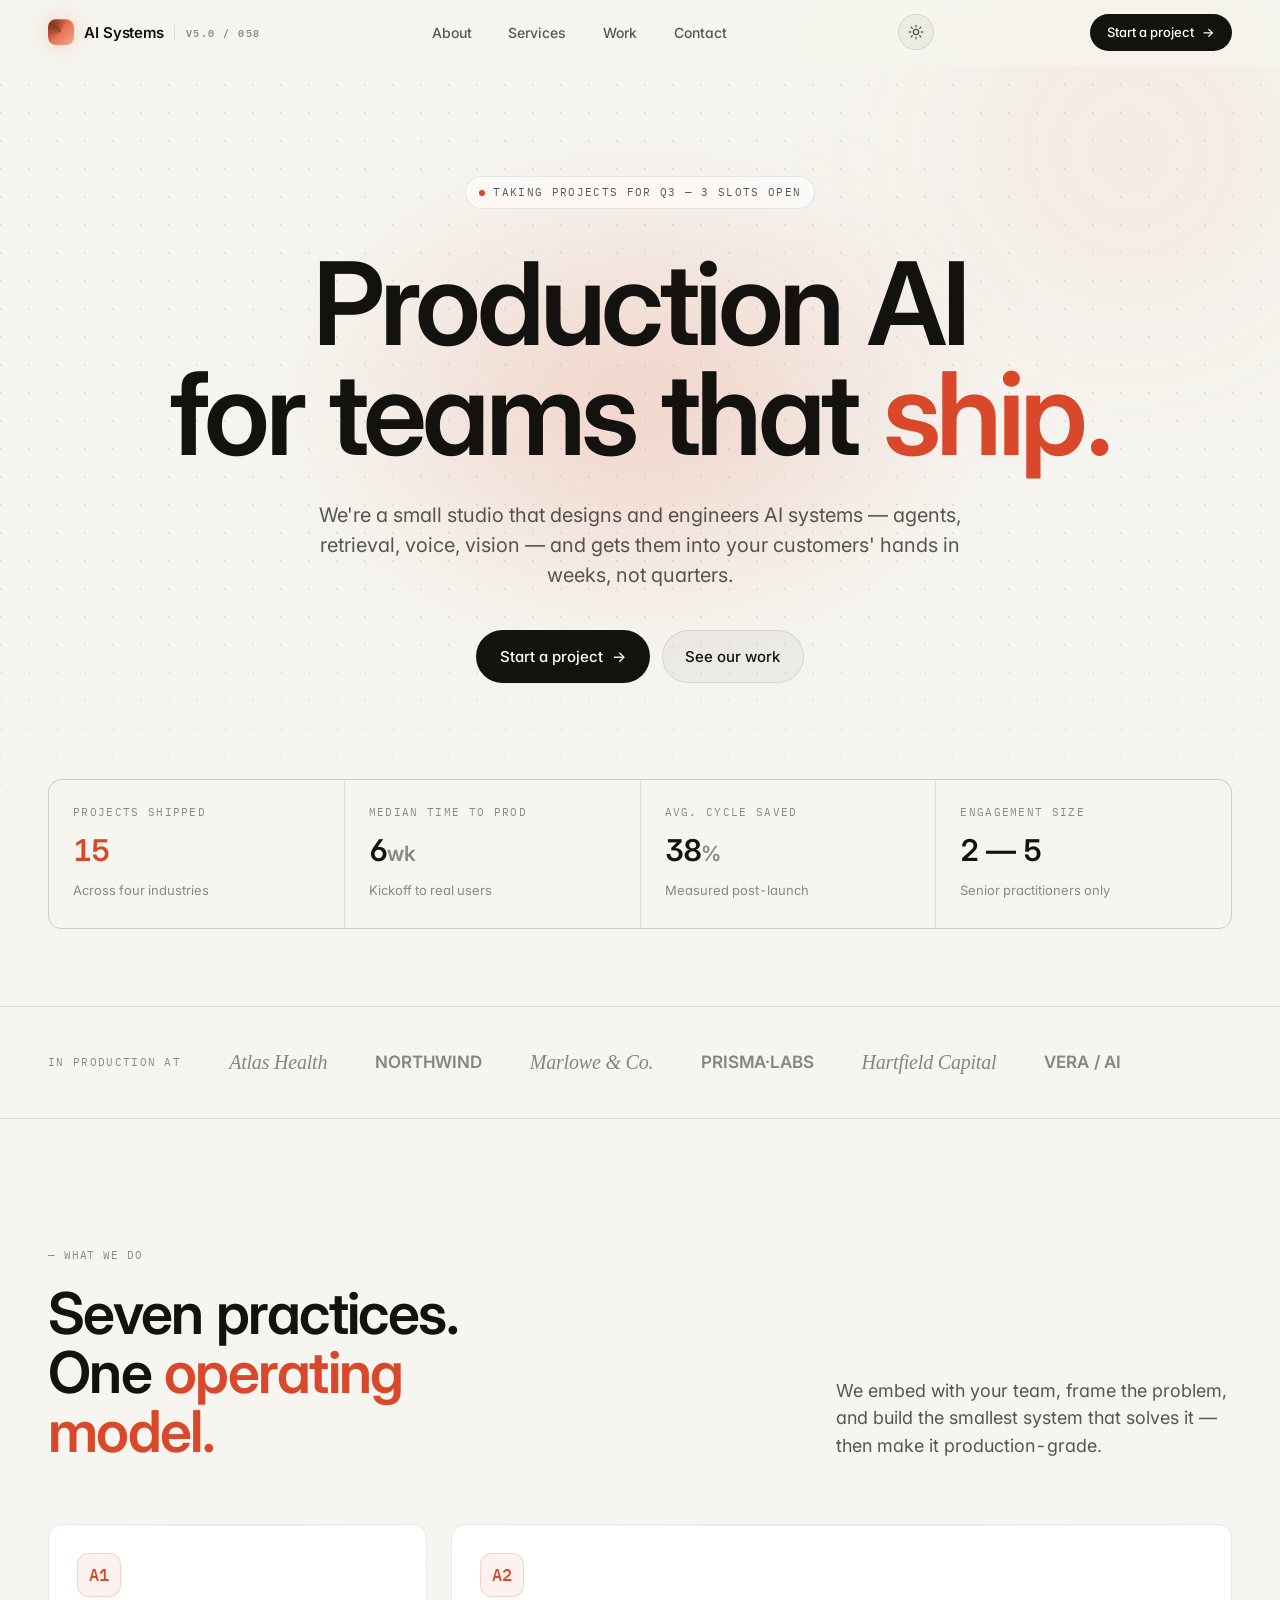
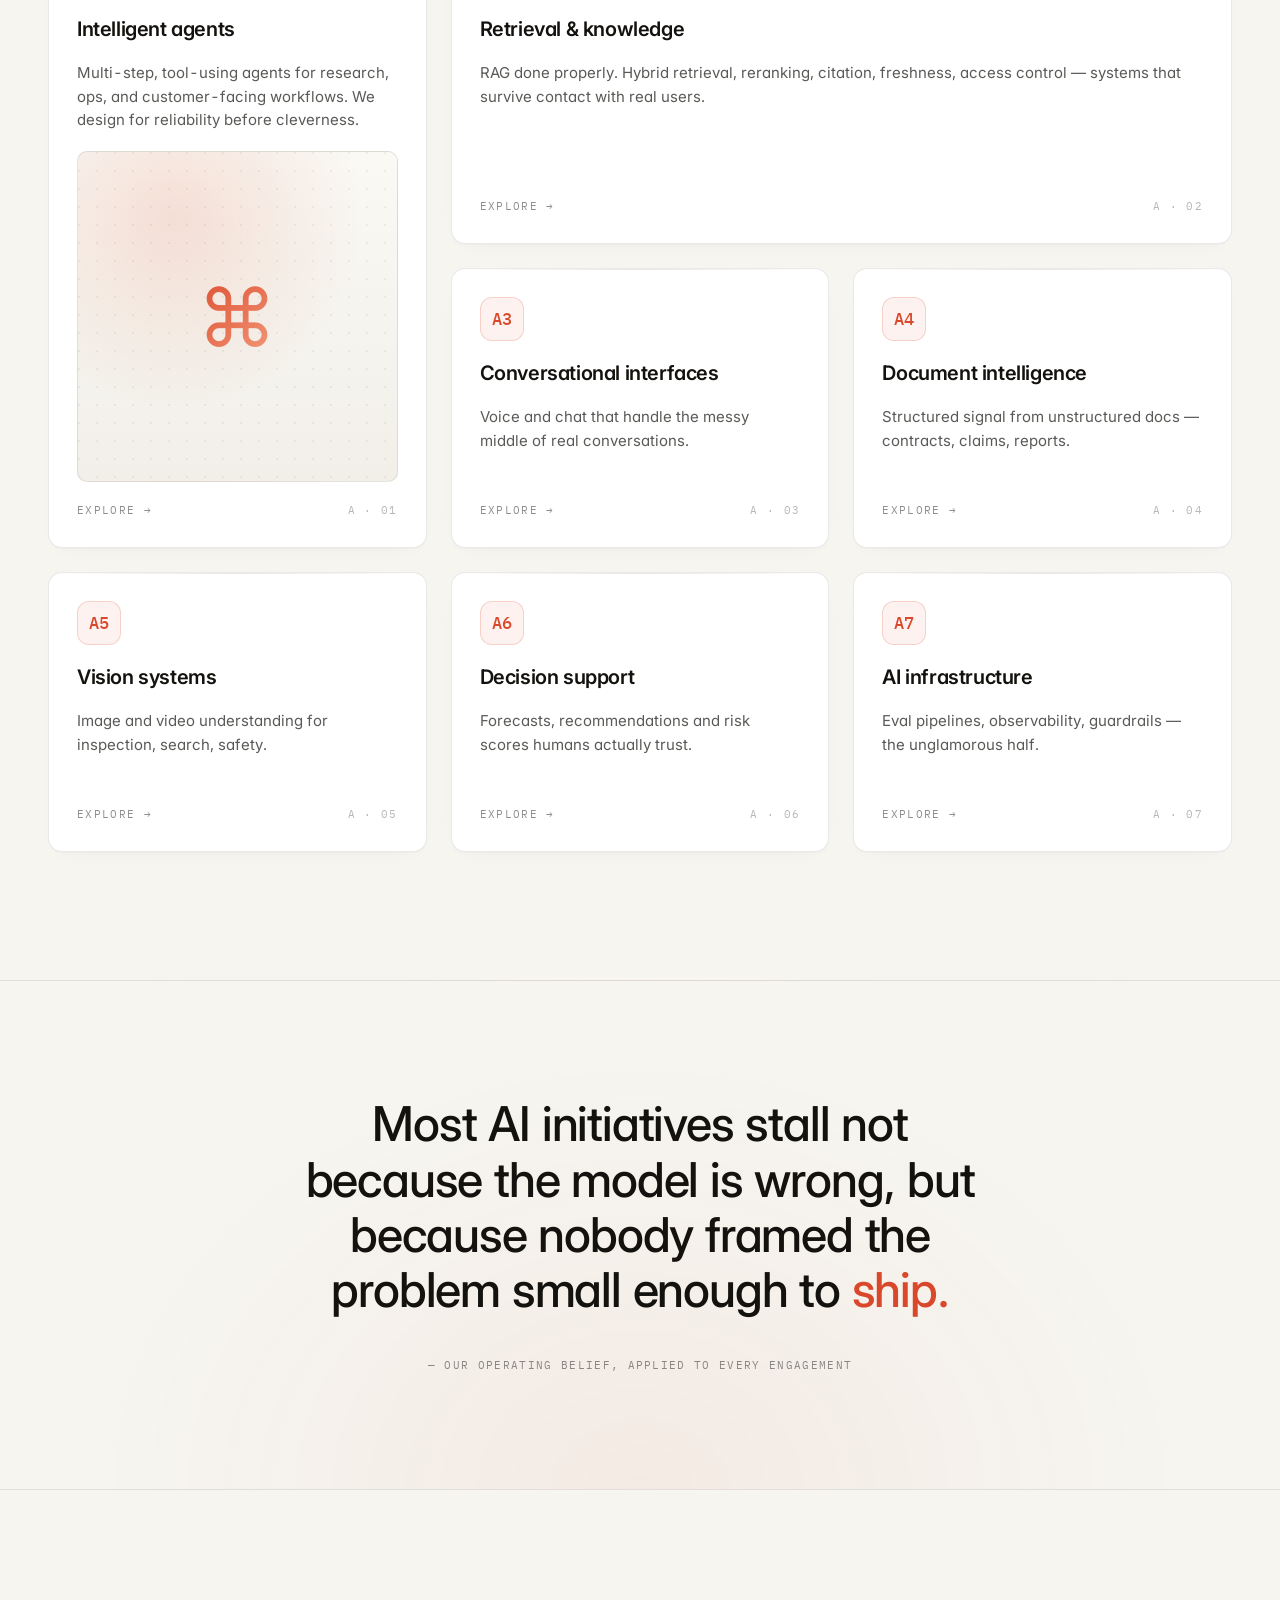
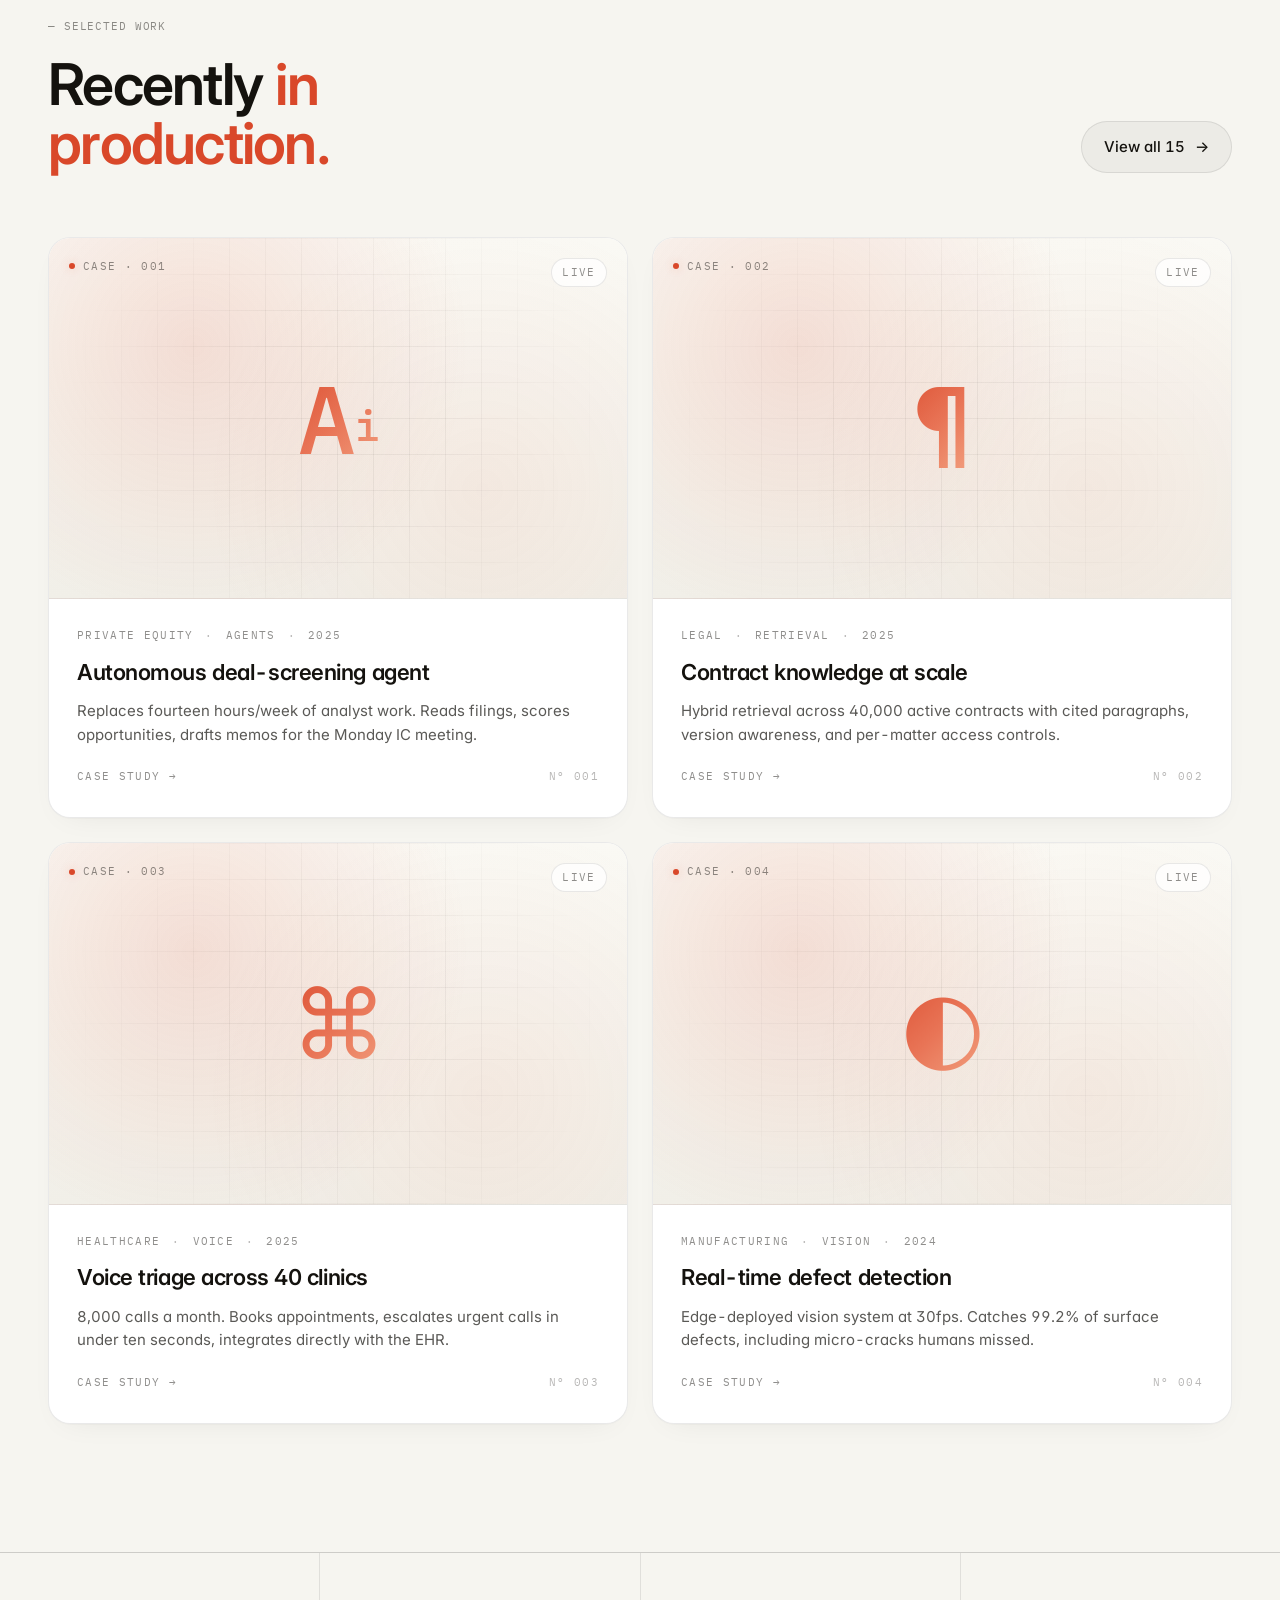
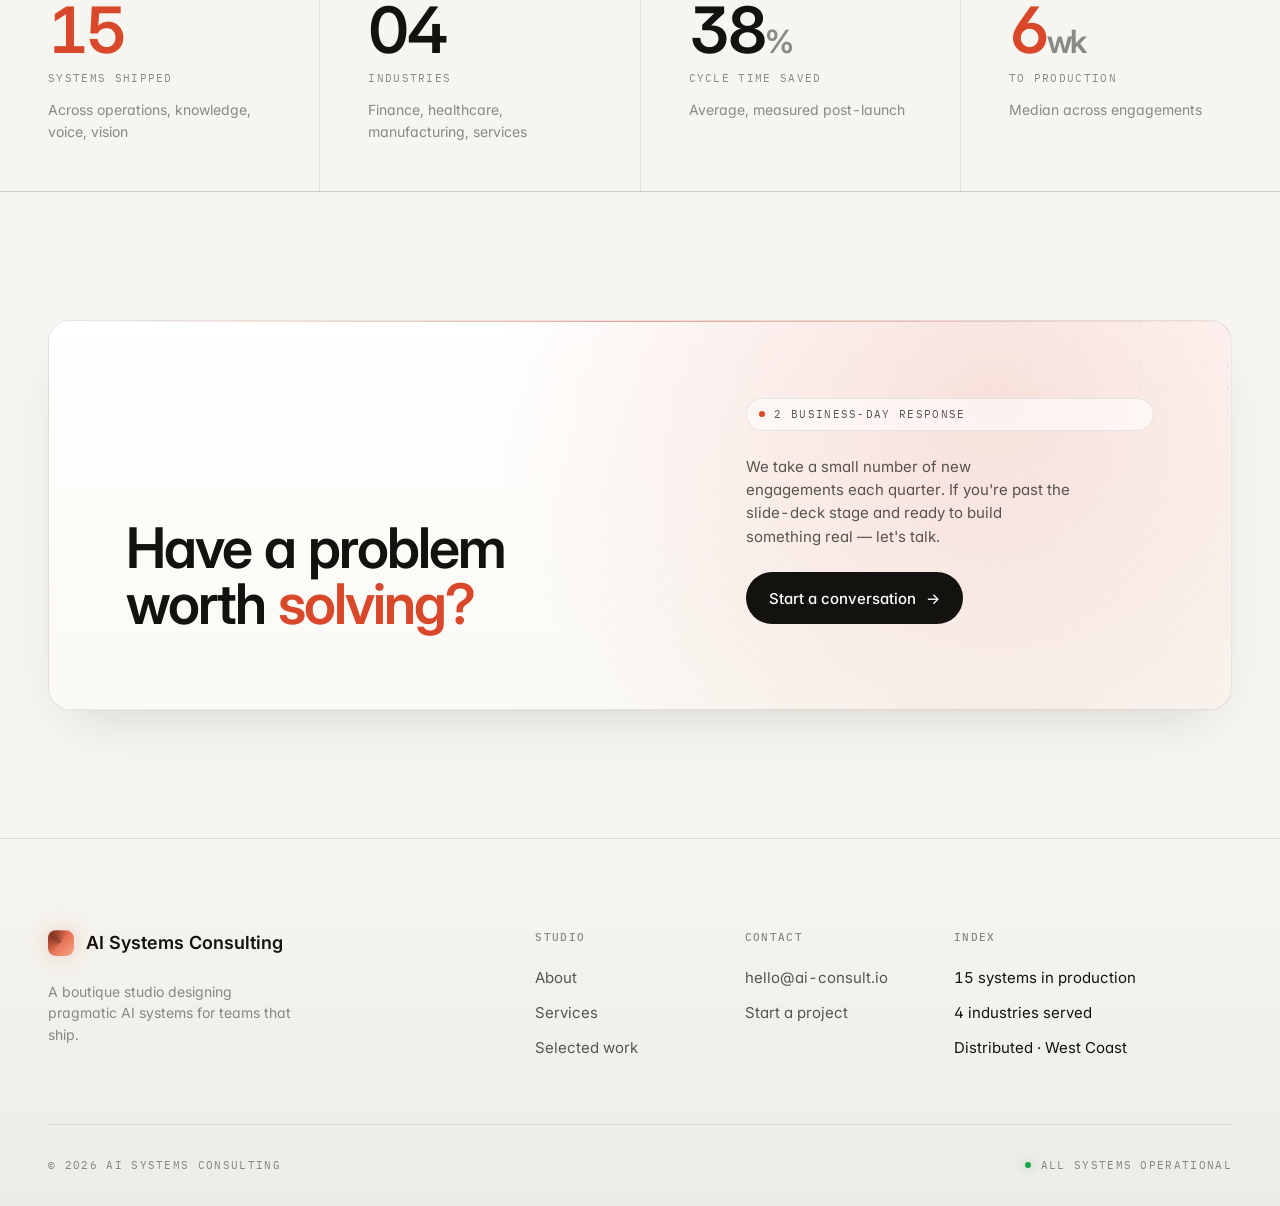
==== commit 20df1d60: "Add light theme toggle — warm paper, deepened coral, soft shadows" ====
--- a/index.html
+++ b/index.html
@@ -8,6 +8,7 @@
 <link rel="preconnect" href="https://fonts.googleapis.com">
 <link rel="preconnect" href="https://fonts.gstatic.com" crossorigin>
 <link rel="stylesheet" href="assets/css/styles.css">
+<script>(function(){try{var t=localStorage.getItem('theme');if(!t)t=matchMedia('(prefers-color-scheme: light)').matches?'light':'dark';document.documentElement.setAttribute('data-theme',t);}catch(e){}})();</script>
 </head>
 <body>
 
@@ -24,6 +25,10 @@
       <a href="projects.html">Work</a>
       <a href="contact.html">Contact</a>
     </div>
+    <button class="theme-toggle" aria-label="Toggle theme" data-theme-toggle>
+      <svg class="ic-sun" viewBox="0 0 24 24" fill="none" stroke="currentColor" stroke-width="2" stroke-linecap="round" stroke-linejoin="round"><circle cx="12" cy="12" r="4"/><path d="M12 2v2M12 20v2M4.93 4.93l1.41 1.41M17.66 17.66l1.41 1.41M2 12h2M20 12h2M4.93 19.07l1.41-1.41M17.66 6.34l1.41-1.41"/></svg>
+      <svg class="ic-moon" viewBox="0 0 24 24" fill="none" stroke="currentColor" stroke-width="2" stroke-linecap="round" stroke-linejoin="round"><path d="M21 12.79A9 9 0 1 1 11.21 3 7 7 0 0 0 21 12.79z"/></svg>
+    </button>
     <a href="contact.html" class="nav-cta">Start a project <span class="arr">→</span></a>
   </div>
 </nav>
--- a/assets/css/styles.css
+++ b/assets/css/styles.css
@@ -566,3 +566,171 @@
   .form-row { grid-template-columns: 1fr; }
   .brand-tag { display: none; }
 }
+
+/* ==========================================================================
+   LIGHT THEME — warm paper, deepened coral, soft shadows
+   ========================================================================== */
+
+[data-theme="light"] {
+  --bg:           #F6F5F0;
+  --bg-2:         #EFEEE8;
+  --surface:      #FFFFFF;
+  --surface-2:    #FAF9F4;
+  --line:         rgba(20, 18, 14, 0.09);
+  --line-2:       rgba(20, 18, 14, 0.16);
+  --line-strong:  rgba(20, 18, 14, 0.28);
+
+  --ink:          #14120E;
+  --ink-2:        rgba(20, 18, 14, 0.70);
+  --ink-3:        rgba(20, 18, 14, 0.48);
+  --ink-4:        rgba(20, 18, 14, 0.30);
+
+  --coral:        #D9482A;
+  --coral-deep:   #BF3C20;
+  --coral-glow:   rgba(217, 72, 42, 0.22);
+  --coral-soft:   rgba(217, 72, 42, 0.06);
+
+  --gradient-warm: linear-gradient(135deg, #D9482A 0%, #E87355 50%, #F4A988 100%);
+}
+
+[data-theme="light"] body::before {
+  background-image: radial-gradient(circle at 1px 1px, rgba(20, 18, 14, 0.08) 1px, transparent 0);
+  mask-image: linear-gradient(to bottom, black 0%, black 70%, transparent 100%);
+}
+[data-theme="light"] body::after {
+  opacity: 0.35;
+  filter: blur(90px);
+}
+
+[data-theme="light"] ::selection { background: var(--coral); color: #FFFFFF; }
+
+/* Nav */
+[data-theme="light"] .nav { background: rgba(246, 245, 240, 0.7); }
+[data-theme="light"] .nav.scrolled { background: rgba(246, 245, 240, 0.92); border-bottom-color: var(--line); }
+[data-theme="light"] .nav-links a:hover { background: rgba(20, 18, 14, 0.05); }
+[data-theme="light"] .nav-links a.active { background: rgba(20, 18, 14, 0.07); }
+[data-theme="light"] .nav-cta { background: var(--ink); color: #FFFFFF; }
+[data-theme="light"] .nav-cta:hover { background: var(--coral); color: #FFFFFF; box-shadow: 0 8px 28px var(--coral-glow); }
+
+/* Buttons */
+[data-theme="light"] .btn-primary { background: var(--ink); color: #FFFFFF; }
+[data-theme="light"] .btn-primary:hover { background: var(--coral); color: #FFFFFF; box-shadow: 0 10px 32px var(--coral-glow); }
+[data-theme="light"] .btn-ghost { background: rgba(20, 18, 14, 0.04); border-color: var(--line); }
+[data-theme="light"] .btn-ghost:hover { background: rgba(20, 18, 14, 0.07); border-color: var(--line-2); }
+
+/* Tag */
+[data-theme="light"] .tag { background: rgba(255, 255, 255, 0.6); }
+
+/* Cards */
+[data-theme="light"] .card {
+  background: #FFFFFF;
+  box-shadow: 0 1px 0 rgba(20, 18, 14, 0.02), 0 8px 24px -16px rgba(20, 18, 14, 0.08);
+}
+[data-theme="light"] .card::before { background: linear-gradient(90deg, transparent, rgba(20, 18, 14, 0.10), transparent); }
+[data-theme="light"] .card:hover { background: #FFFFFF; box-shadow: 0 1px 0 rgba(20, 18, 14, 0.02), 0 14px 40px -18px rgba(20, 18, 14, 0.16); }
+[data-theme="light"] .card-icon { background: rgba(217, 72, 42, 0.07); border-color: rgba(217, 72, 42, 0.20); }
+
+/* Tall card visual */
+[data-theme="light"] .card.tall .visual {
+  background:
+    radial-gradient(circle at 30% 20%, rgba(217, 72, 42, 0.14), transparent 55%),
+    linear-gradient(180deg, var(--surface-2), #F1EFE8);
+  border-color: var(--line);
+}
+[data-theme="light"] .card.tall .visual::after {
+  background-image: radial-gradient(circle at 1px 1px, rgba(20, 18, 14, 0.08) 1px, transparent 0);
+  opacity: 0.7;
+}
+
+/* Work cards */
+[data-theme="light"] .work-card {
+  background: #FFFFFF;
+  box-shadow: 0 1px 0 rgba(20, 18, 14, 0.02), 0 10px 32px -18px rgba(20, 18, 14, 0.10);
+}
+[data-theme="light"] .work-card:hover { box-shadow: 0 1px 0 rgba(20, 18, 14, 0.02), 0 18px 50px -20px rgba(20, 18, 14, 0.18); }
+[data-theme="light"] .work-visual {
+  background:
+    radial-gradient(circle at 25% 30%, rgba(217, 72, 42, 0.14), transparent 55%),
+    radial-gradient(circle at 75% 70%, rgba(232, 115, 85, 0.08), transparent 55%),
+    linear-gradient(180deg, var(--surface-2), #F1EFE8);
+  border-bottom-color: var(--line);
+}
+[data-theme="light"] .work-visual::before {
+  background-image: linear-gradient(rgba(20, 18, 14, 0.05) 1px, transparent 1px),
+                    linear-gradient(90deg, rgba(20, 18, 14, 0.05) 1px, transparent 1px);
+}
+[data-theme="light"] .work-status { background: rgba(255, 255, 255, 0.75); }
+
+/* Index list */
+[data-theme="light"] .idx-row:hover { background: rgba(20, 18, 14, 0.025); }
+
+/* Quote */
+[data-theme="light"] .quote-block { background: radial-gradient(ellipse at 50% 100%, var(--coral-soft), transparent 60%); }
+
+/* Principles */
+[data-theme="light"] .principle-card {
+  background: #FFFFFF;
+  box-shadow: 0 1px 0 rgba(20, 18, 14, 0.02), 0 8px 24px -18px rgba(20, 18, 14, 0.08);
+}
+[data-theme="light"] .principle-card:hover { background: #FFFFFF; box-shadow: 0 1px 0 rgba(20, 18, 14, 0.02), 0 14px 36px -18px rgba(20, 18, 14, 0.14); }
+
+/* Timeline */
+[data-theme="light"] .timeline-step { background: #FFFFFF; box-shadow: 0 1px 0 rgba(20, 18, 14, 0.02), 0 6px 18px -14px rgba(20, 18, 14, 0.08); }
+
+/* Breadcrumb */
+[data-theme="light"] .breadcrumb { background: rgba(255, 255, 255, 0.6); }
+
+/* Service detail */
+[data-theme="light"] .svc-detail .svc-aside { background: #FFFFFF; box-shadow: 0 1px 0 rgba(20, 18, 14, 0.02), 0 6px 18px -14px rgba(20, 18, 14, 0.08); }
+
+/* CTA */
+[data-theme="light"] .cta-card {
+  background:
+    radial-gradient(circle at 80% 20%, rgba(217, 72, 42, 0.16), transparent 50%),
+    linear-gradient(180deg, #FFFFFF, var(--surface-2));
+  box-shadow: 0 1px 0 rgba(20, 18, 14, 0.02), 0 24px 60px -28px rgba(20, 18, 14, 0.18);
+}
+[data-theme="light"] .cta-card::before { background: linear-gradient(90deg, transparent, rgba(217, 72, 42, 0.5), transparent); }
+[data-theme="light"] .cta-card::after { background-image: radial-gradient(circle at 1px 1px, rgba(20, 18, 14, 0.06) 1px, transparent 0); }
+
+/* Form */
+[data-theme="light"] .form-card { background: #FFFFFF; box-shadow: 0 1px 0 rgba(20, 18, 14, 0.02), 0 12px 36px -18px rgba(20, 18, 14, 0.12); }
+[data-theme="light"] .form-card::before { background: linear-gradient(90deg, transparent, rgba(20, 18, 14, 0.10), transparent); }
+[data-theme="light"] .field input,
+[data-theme="light"] .field textarea,
+[data-theme="light"] .field select { background: var(--bg-2); border-color: var(--line); }
+[data-theme="light"] .field input:focus,
+[data-theme="light"] .field textarea:focus,
+[data-theme="light"] .field select:focus { background: #FFFFFF; border-color: var(--coral); box-shadow: 0 0 0 3px var(--coral-soft); }
+[data-theme="light"] .field select { background-image: url("data:image/svg+xml,%3Csvg xmlns='http://www.w3.org/2000/svg' width='12' height='8' viewBox='0 0 12 8'%3E%3Cpath fill='%23666' d='M6 8L0 0h12z'/%3E%3C/svg%3E"); }
+
+/* Footer */
+[data-theme="light"] .footer { background: linear-gradient(180deg, transparent, rgba(20, 18, 14, 0.04)); }
+[data-theme="light"] .footer-bottom .status .dot { background: #16A34A; box-shadow: 0 0 10px rgba(22, 163, 74, 0.45); }
+
+/* ==========================================================================
+   THEME TOGGLE
+   ========================================================================== */
+
+.theme-toggle {
+  width: 36px; height: 36px;
+  border-radius: 999px;
+  background: rgba(255, 255, 255, 0.04);
+  border: 1px solid var(--line);
+  display: inline-flex; align-items: center; justify-content: center;
+  color: var(--ink-2);
+  transition: all 0.25s ease;
+  position: relative; flex-shrink: 0;
+}
+.theme-toggle:hover { background: rgba(255, 255, 255, 0.08); color: var(--ink); border-color: var(--line-2); }
+.theme-toggle svg { width: 16px; height: 16px; transition: opacity 0.25s, transform 0.4s cubic-bezier(.4,1.4,.5,1); position: absolute; }
+.theme-toggle .ic-sun { opacity: 0; transform: rotate(-90deg) scale(0.6); }
+.theme-toggle .ic-moon { opacity: 1; transform: rotate(0) scale(1); }
+[data-theme="light"] .theme-toggle { background: rgba(20, 18, 14, 0.04); }
+[data-theme="light"] .theme-toggle:hover { background: rgba(20, 18, 14, 0.08); }
+[data-theme="light"] .theme-toggle .ic-sun { opacity: 1; transform: rotate(0) scale(1); }
+[data-theme="light"] .theme-toggle .ic-moon { opacity: 0; transform: rotate(90deg) scale(0.6); }
+
+@media (max-width: 800px) {
+  .theme-toggle { width: 34px; height: 34px; }
+}
